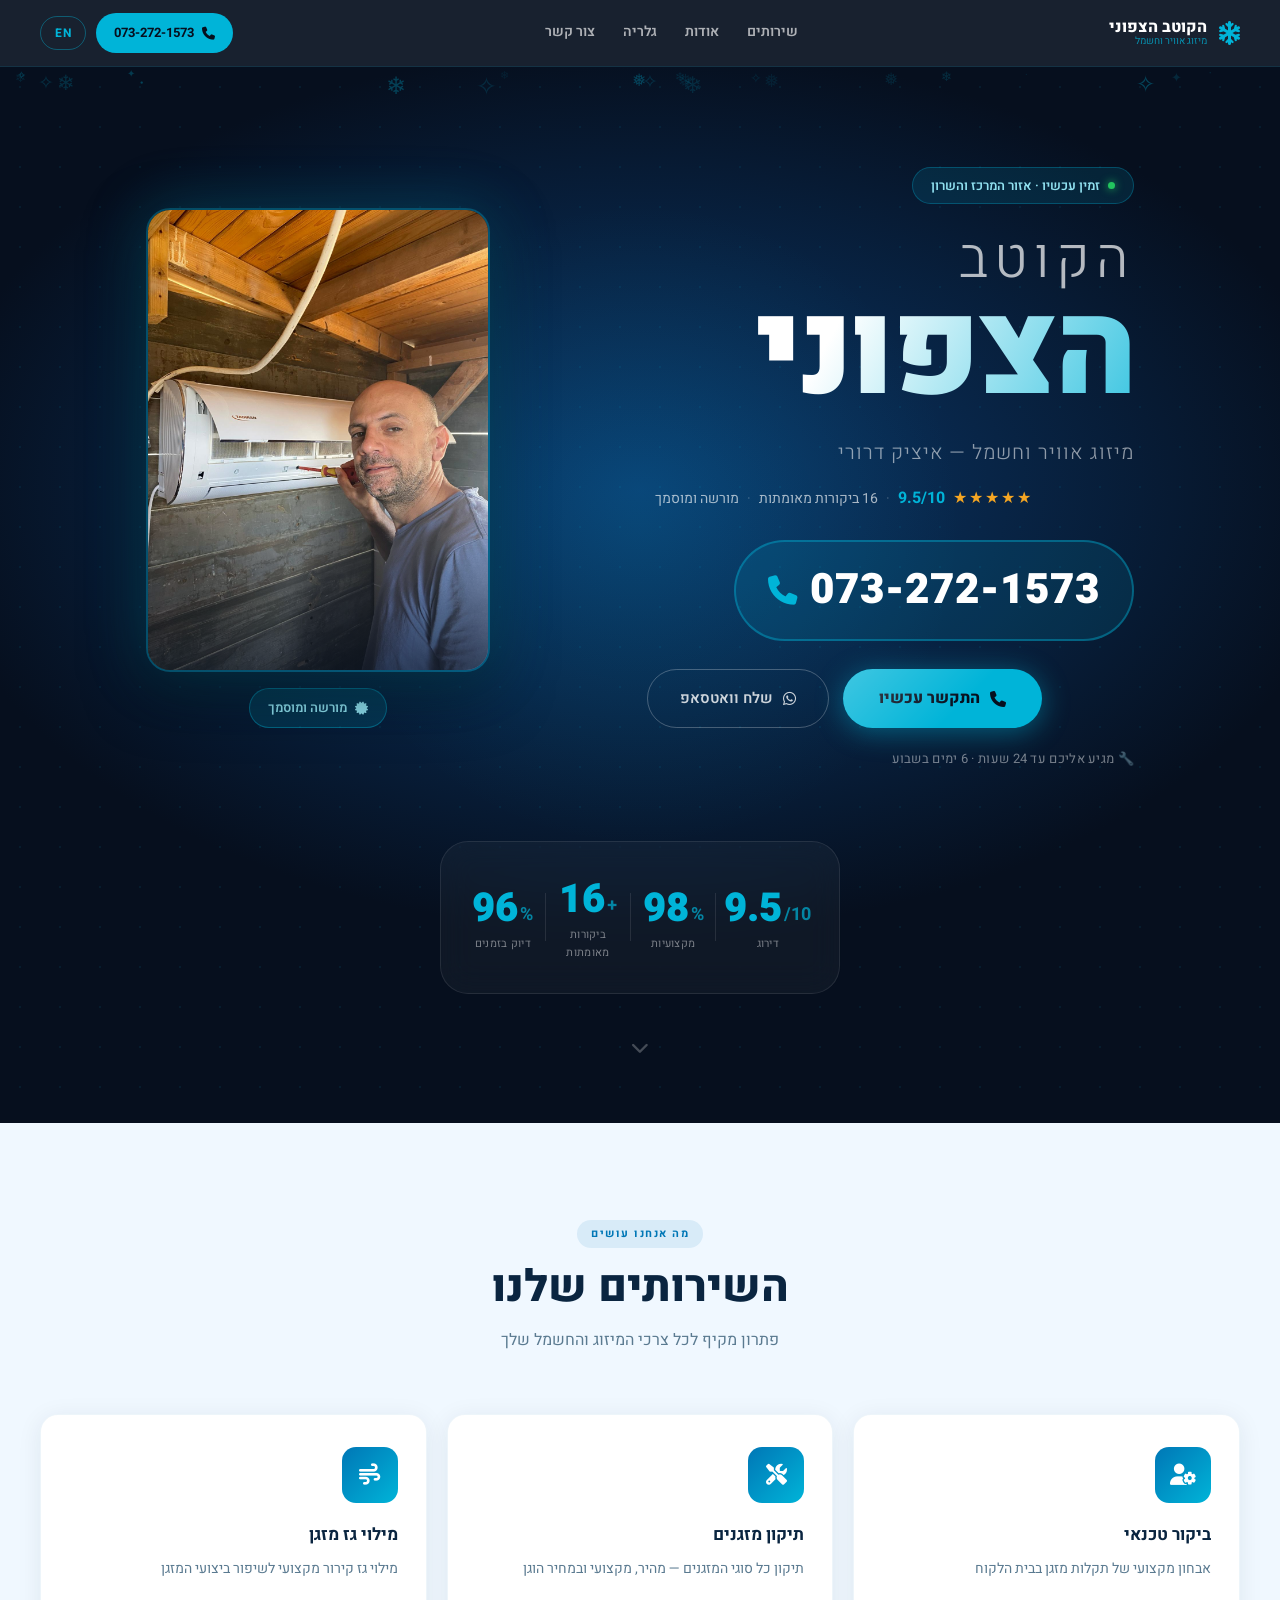
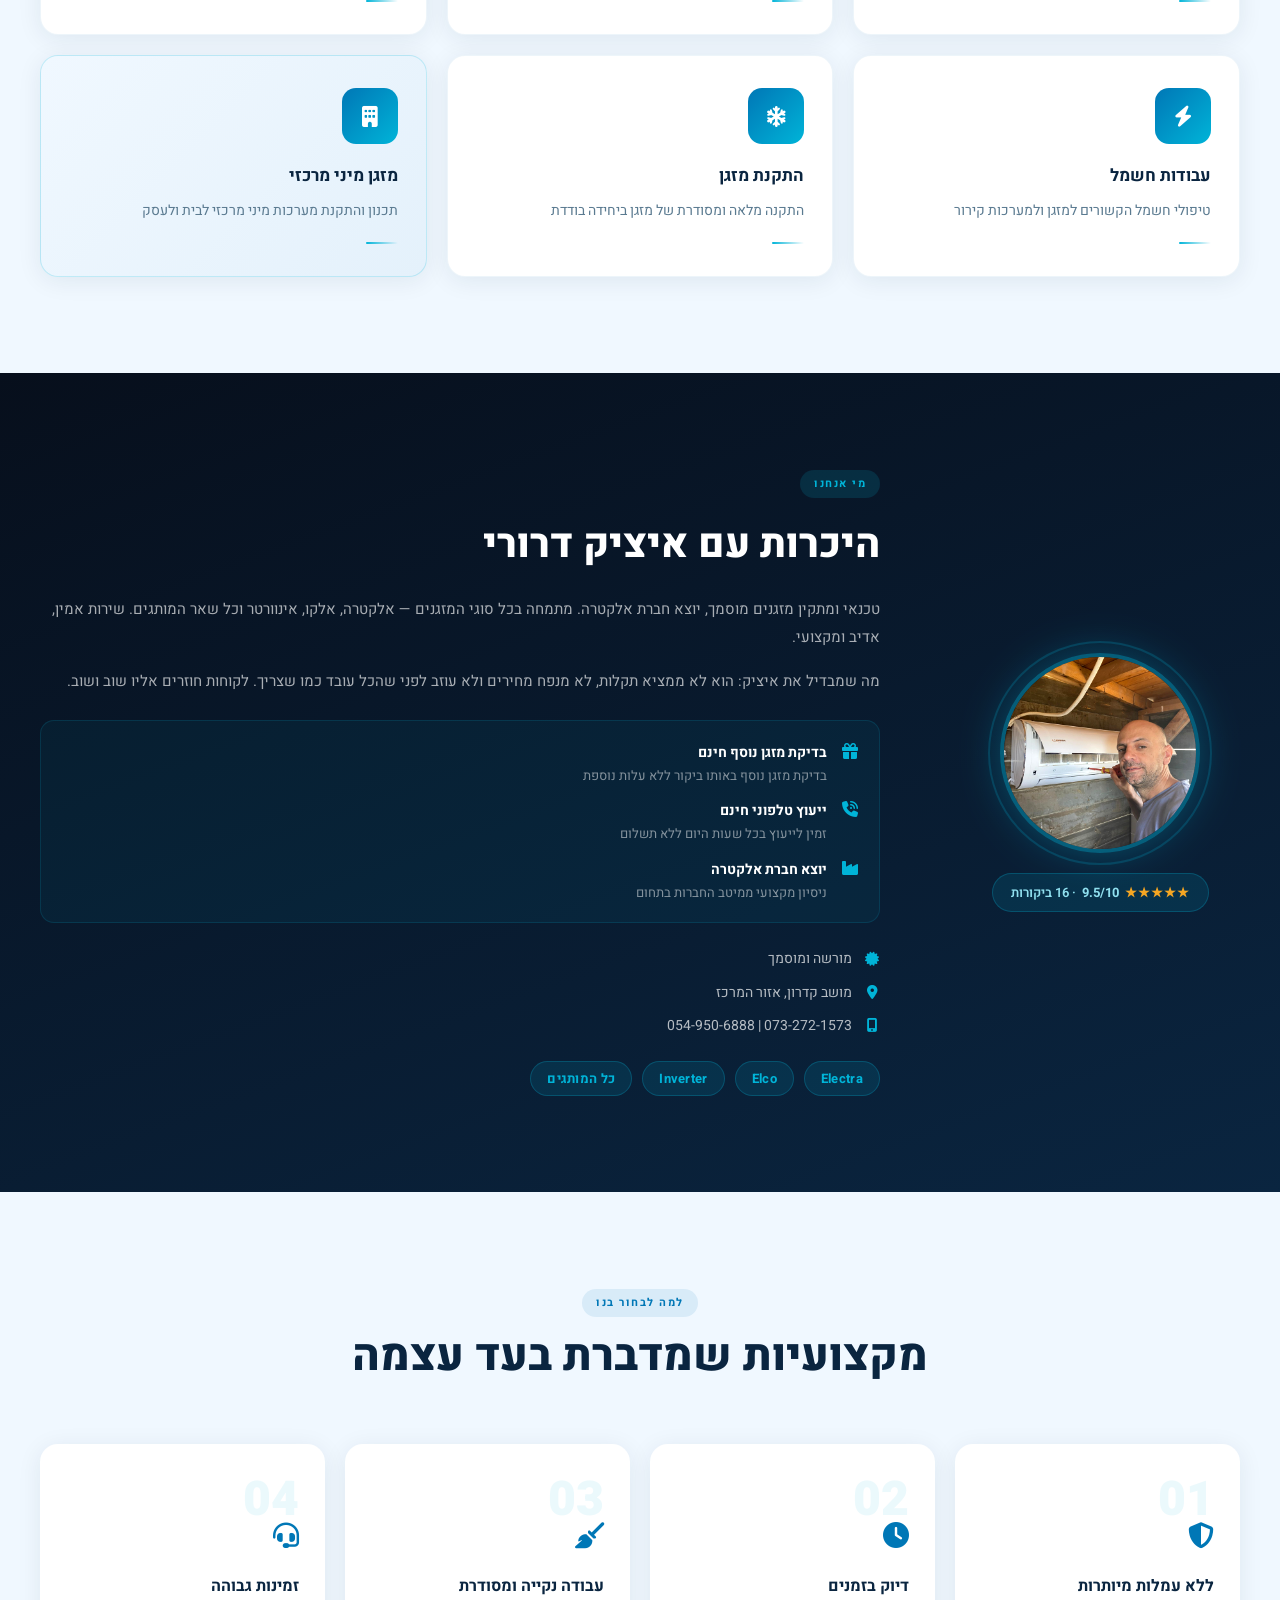
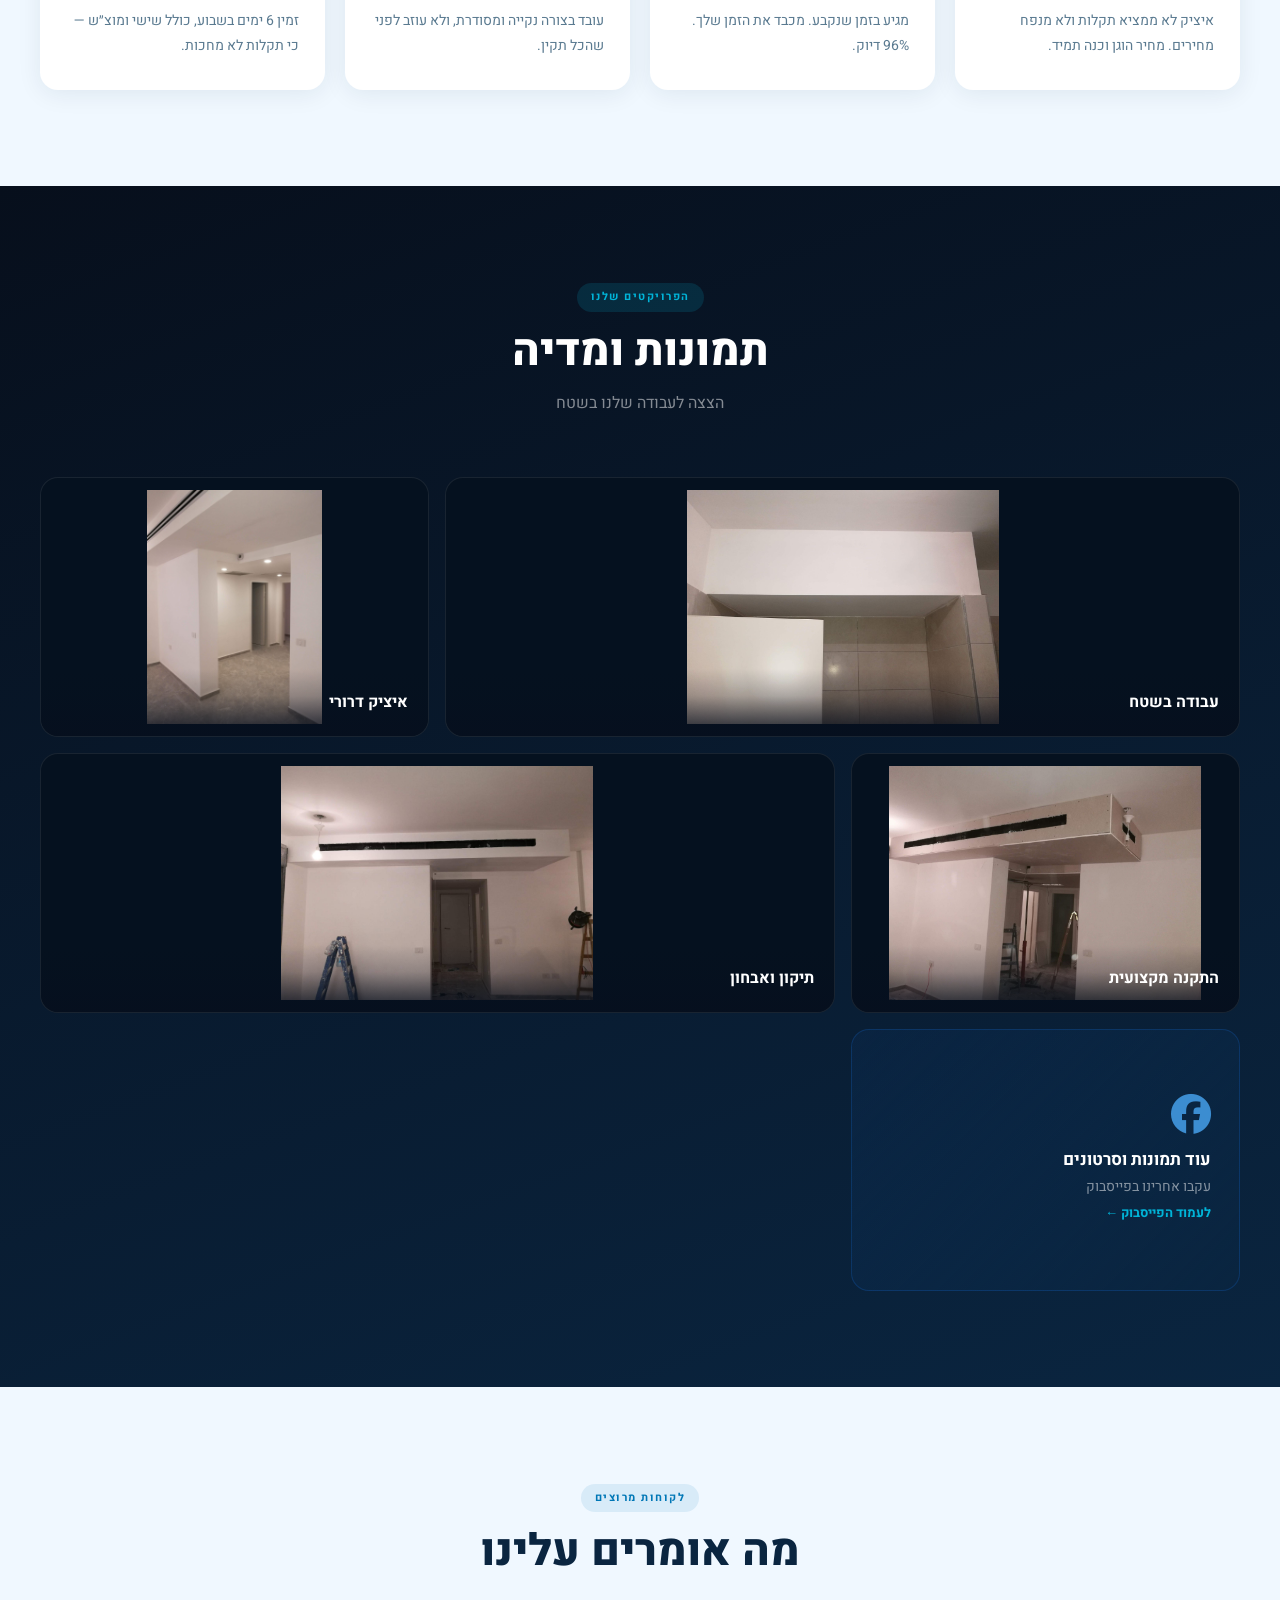
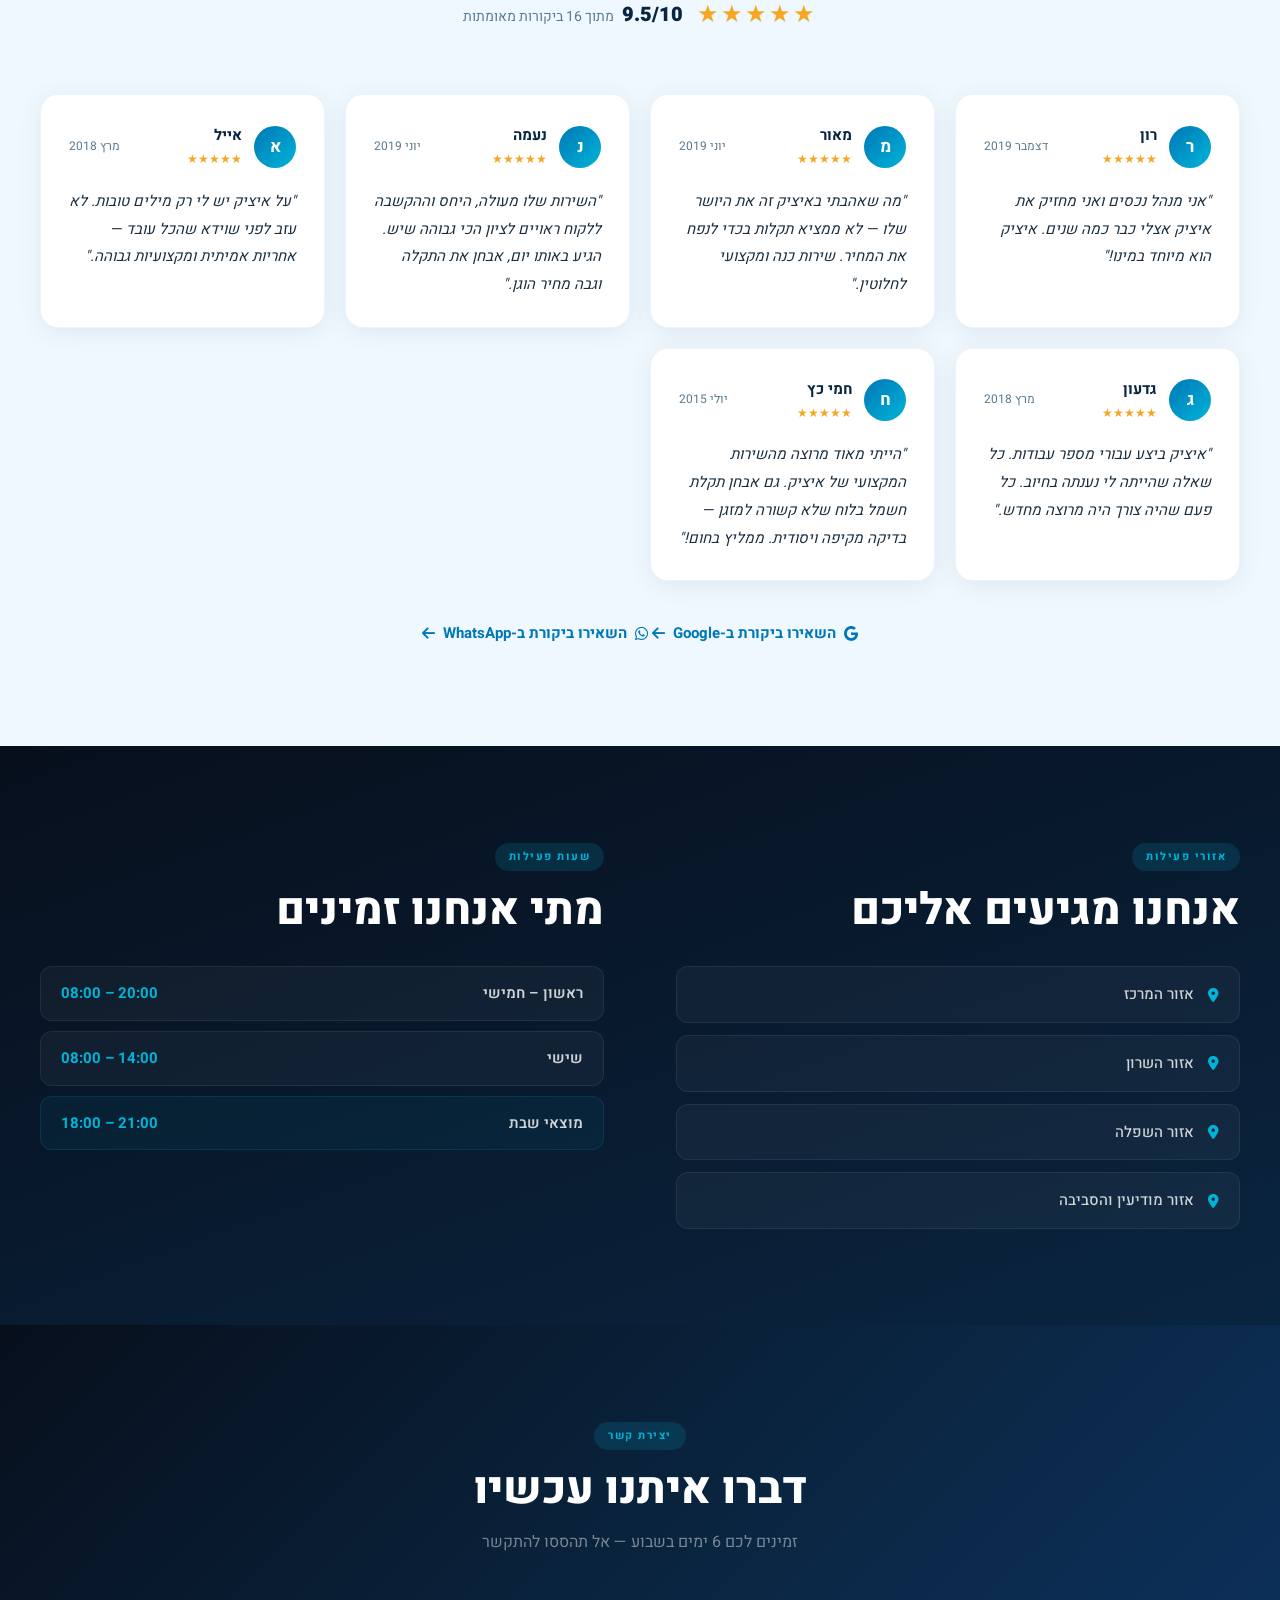
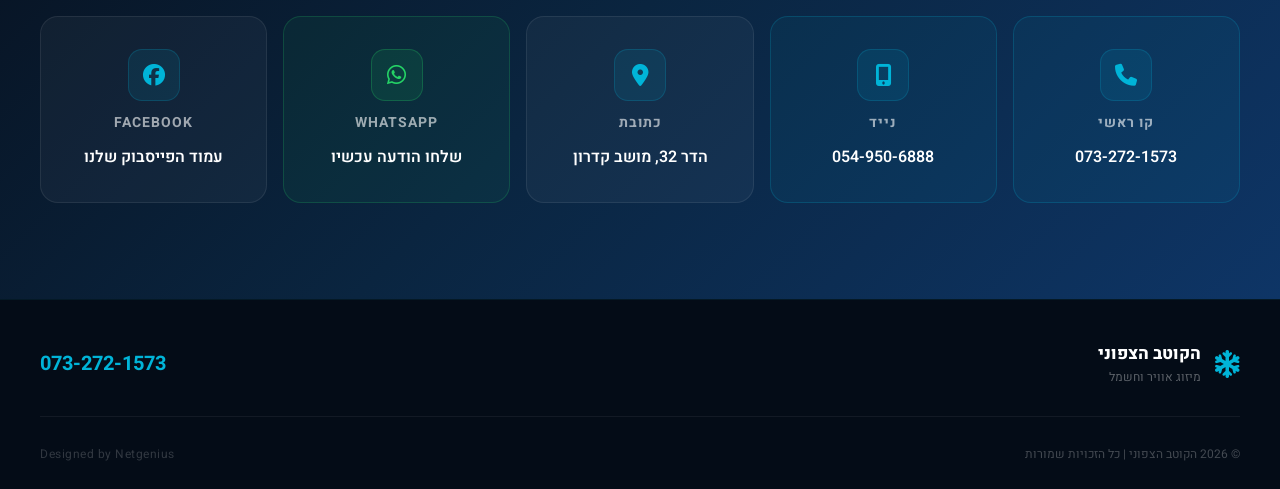
==== index.html @ a614c7a0 "Use correct face photo of Itzik in hero and about section - Download portrait photo from hakotev.com" ====
<!DOCTYPE html>
<html lang="he" dir="rtl">
<head>
    <meta charset="UTF-8">
    <meta name="viewport" content="width=device-width, initial-scale=1.0">
    <title>הקוטב הצפוני - מיזוג אוויר וחשמל | איציק דרורי</title>
    <meta name="description" content="איציק דרורי - טכנאי מזגנים וחשמל באזור המרכז. התקנה, תיקון, מילוי גז. שירות מקצועי ומהיר.">
    <link rel="icon" type="image/svg+xml" href="favicon.svg">
    <meta property="og:title" content="הקוטב הצפוני - מיזוג אוויר וחשמל | איציק דרורי">
    <meta property="og:description" content="טכנאי מזגנים וחשמל מוסמך באזור המרכז. התקנה, תיקון ומילוי גז. זמין 6 ימים בשבוע.">
    <meta property="og:type" content="website">
    <meta property="og:locale" content="he_IL">
    <link rel="preconnect" href="https://fonts.googleapis.com">
    <link href="https://fonts.googleapis.com/css2?family=Heebo:wght@300;400;500;600;700;800;900&display=swap" rel="stylesheet">
    <link rel="stylesheet" href="https://cdnjs.cloudflare.com/ajax/libs/font-awesome/6.5.0/css/all.min.css">
    <link rel="stylesheet" href="style.css">
</head>
<body>

<!-- FLOATING CALL BUTTON -->
<a href="tel:0732721573" class="float-cta" id="floatCta" aria-label="Call Now">
    <i class="fas fa-phone"></i>
    <span data-he="התקשר" data-en="Call">התקשר</span>
</a>

<!-- NAVBAR -->
<header class="navbar" id="navbar">
    <div class="nav-container">
        <div class="nav-logo">
            <i class="fas fa-snowflake logo-icon"></i>
            <div class="logo-text">
                <span class="logo-main" data-he="הקוטב הצפוני" data-en="The North Pole">הקוטב הצפוני</span>
                <span class="logo-sub" data-he="מיזוג אוויר וחשמל" data-en="AC & Electrical">מיזוג אוויר וחשמל</span>
            </div>
        </div>
        <nav class="nav-links" id="navLinks">
            <a href="#services" data-he="שירותים" data-en="Services">שירותים</a>
            <a href="#about-itzik" data-he="אודות" data-en="About">אודות</a>
            <a href="#gallery" data-he="גלריה" data-en="Gallery">גלריה</a>
            <a href="#contact" data-he="צור קשר" data-en="Contact">צור קשר</a>
        </nav>
        <div class="nav-actions">
            <a href="tel:0732721573" class="btn-call">
                <i class="fas fa-phone"></i>
                <span>073-272-1573</span>
            </a>
            <button class="lang-toggle" id="langToggle" onclick="toggleLanguage()">EN</button>
            <button class="nav-toggle" id="navToggle" aria-label="תפריט">
                <span></span><span></span><span></span>
            </button>
        </div>
    </div>
</header>

<!-- HERO -->
<section class="hero" id="hero">
    <div class="hero-particles" id="heroParticles"></div>
    <div class="hero-glow"></div>
    <div class="hero-inner">
        <div class="hero-content">
            <div class="hero-badge">
                <span class="badge-dot"></span>
                <span data-he="זמין עכשיו · אזור המרכז והשרון" data-en="Available Now · Central Region">זמין עכשיו · אזור המרכז והשרון</span>
            </div>
            <h1 class="hero-title">
                <span class="hero-title-top" data-he="הקוטב" data-en="The">הקוטב</span>
                <span class="hero-title-main" data-he="הצפוני" data-en="North Pole">הצפוני</span>
            </h1>
            <p class="hero-subtitle" data-he="מיזוג אוויר וחשמל — איציק דרורי" data-en="Air Conditioning & Electrical — Itzik Drori">מיזוג אוויר וחשמל — איציק דרורי</p>
            <div class="hero-trust">
                <span class="hero-trust-stars">★★★★★</span>
                <span class="hero-trust-score">9.5/10</span>
                <span class="hero-trust-sep">·</span>
                <span data-he="16 ביקורות מאומתות" data-en="16 Verified Reviews">16 ביקורות מאומתות</span>
                <span class="hero-trust-sep">·</span>
                <span data-he="מורשה ומוסמך" data-en="Licensed & Certified">מורשה ומוסמך</span>
            </div>
            <a href="tel:0732721573" class="hero-phone-cta">
                <i class="fas fa-phone"></i>
                <span>073-272-1573</span>
            </a>
            <div class="hero-ctas">
                <a href="tel:0732721573" class="btn-primary">
                    <i class="fas fa-phone"></i>
                    <span data-he="התקשר עכשיו" data-en="Call Now">התקשר עכשיו</span>
                </a>
                <a href="https://wa.me/9720549506888" class="btn-secondary" target="_blank" rel="noopener">
                    <i class="fab fa-whatsapp"></i>
                    <span data-he="שלח וואטסאפ" data-en="WhatsApp">שלח וואטסאפ</span>
                </a>
            </div>
            <p class="hero-urgency" data-he="🔧 מגיע אליכם עד 24 שעות · 6 ימים בשבוע" data-en="🔧 Same-day service · 6 days a week">🔧 מגיע אליכם עד 24 שעות · 6 ימים בשבוע</p>
        </div>
        <div class="hero-portrait">
            <div class="hero-portrait-frame">
                <img src="assets/img/itzik-face.jpg" alt="איציק דרורי - טכנאי מזגנים וחשמל" class="hero-portrait-img">
                <div class="hero-portrait-glow"></div>
            </div>
            <div class="hero-portrait-badge">
                <i class="fas fa-certificate"></i>
                <span data-he="מורשה ומוסמך" data-en="Licensed & Certified">מורשה ומוסמך</span>
            </div>
        </div>
    </div>
    <div class="hero-stats-bar">
        <div class="hero-stat">
            <div class="stat-value">
                <span class="stat-num" data-target="9.5" data-decimal="1">0</span>
                <span class="stat-unit">/10</span>
            </div>
            <span class="stat-label" data-he="דירוג" data-en="Rating">דירוג</span>
        </div>
        <div class="stat-sep"></div>
        <div class="hero-stat">
            <div class="stat-value">
                <span class="stat-num" data-target="98" data-decimal="0">0</span>
                <span class="stat-unit">%</span>
            </div>
            <span class="stat-label" data-he="מקצועיות" data-en="Professionalism">מקצועיות</span>
        </div>
        <div class="stat-sep"></div>
        <div class="hero-stat">
            <div class="stat-value">
                <span class="stat-num" data-target="16" data-decimal="0">0</span>
                <span class="stat-unit">+</span>
            </div>
            <span class="stat-label" data-he="ביקורות מאומתות" data-en="Verified Reviews">ביקורות מאומתות</span>
        </div>
        <div class="stat-sep"></div>
        <div class="hero-stat">
            <div class="stat-value">
                <span class="stat-num" data-target="96" data-decimal="0">0</span>
                <span class="stat-unit">%</span>
            </div>
            <span class="stat-label" data-he="דיוק בזמנים" data-en="On Time">דיוק בזמנים</span>
        </div>
    </div>
    <div class="hero-scroll-hint">
        <i class="fas fa-chevron-down"></i>
    </div>
</section>

<!-- SERVICES -->
<section class="section" id="services">
    <div class="container">
        <div class="section-header">
            <span class="section-tag" data-he="מה אנחנו עושים" data-en="What We Do">מה אנחנו עושים</span>
            <h2 data-he="השירותים שלנו" data-en="Our Services">השירותים שלנו</h2>
            <p class="section-desc" data-he="פתרון מקיף לכל צרכי המיזוג והחשמל שלך" data-en="Complete solution for all your AC and electrical needs">פתרון מקיף לכל צרכי המיזוג והחשמל שלך</p>
        </div>
        <div class="services-grid">
            <div class="service-card">
                <div class="service-icon-wrap"><i class="fas fa-user-cog"></i></div>
                <h3 data-he="ביקור טכנאי" data-en="Technician Visit">ביקור טכנאי</h3>
                <p data-he="אבחון מקצועי של תקלות מזגן בבית הלקוח" data-en="Professional AC fault diagnosis at your home">אבחון מקצועי של תקלות מזגן בבית הלקוח</p>
                <div class="card-line"></div>
            </div>
            <div class="service-card">
                <div class="service-icon-wrap"><i class="fas fa-tools"></i></div>
                <h3 data-he="תיקון מזגנים" data-en="AC Repair">תיקון מזגנים</h3>
                <p data-he="תיקון כל סוגי המזגנים — מהיר, מקצועי ובמחיר הוגן" data-en="Repair of all AC types — fast, professional, fair price">תיקון כל סוגי המזגנים — מהיר, מקצועי ובמחיר הוגן</p>
                <div class="card-line"></div>
            </div>
            <div class="service-card">
                <div class="service-icon-wrap"><i class="fas fa-wind"></i></div>
                <h3 data-he="מילוי גז מזגן" data-en="Refrigerant Refill">מילוי גז מזגן</h3>
                <p data-he="מילוי גז קירור מקצועי לשיפור ביצועי המזגן" data-en="Professional refrigerant refill to restore performance">מילוי גז קירור מקצועי לשיפור ביצועי המזגן</p>
                <div class="card-line"></div>
            </div>
            <div class="service-card">
                <div class="service-icon-wrap"><i class="fas fa-bolt"></i></div>
                <h3 data-he="עבודות חשמל" data-en="Electrical Work">עבודות חשמל</h3>
                <p data-he="טיפולי חשמל הקשורים למזגן ולמערכות קירור" data-en="Electrical work related to AC and cooling systems">טיפולי חשמל הקשורים למזגן ולמערכות קירור</p>
                <div class="card-line"></div>
            </div>
            <div class="service-card">
                <div class="service-icon-wrap"><i class="fas fa-snowflake"></i></div>
                <h3 data-he="התקנת מזגן" data-en="AC Installation">התקנת מזגן</h3>
                <p data-he="התקנה מלאה ומסודרת של מזגן ביחידה בודדת" data-en="Full clean installation of a single-unit AC">התקנה מלאה ומסודרת של מזגן ביחידה בודדת</p>
                <div class="card-line"></div>
            </div>
            <div class="service-card service-card-featured">
                <div class="service-icon-wrap"><i class="fas fa-building"></i></div>
                <h3 data-he="מזגן מיני מרכזי" data-en="Mini Central AC">מזגן מיני מרכזי</h3>
                <p data-he="תכנון והתקנת מערכות מיני מרכזי לבית ולעסק" data-en="Design and installation of multi-split systems">תכנון והתקנת מערכות מיני מרכזי לבית ולעסק</p>
                <div class="card-line"></div>
            </div>
        </div>
    </div>
</section>

<!-- ABOUT ITZIK -->
<section class="section section-dark" id="about-itzik">
    <div class="container">
        <div class="about-grid">
            <div class="about-photo-side">
                <div class="about-photo-frame">
                    <img src="assets/img/itzik-face.jpg" alt="איציק דרורי" class="about-photo">
                    <div class="photo-ring"></div>
                </div>
                <div class="about-rating-pill">
                    <span class="stars-inline">★★★★★</span>
                    <strong>9.5/10</strong>
                    <span data-he="· 16 ביקורות" data-en="· 16 reviews">· 16 ביקורות</span>
                </div>
            </div>
            <div class="about-content">
                <span class="section-tag section-tag-light" data-he="מי אנחנו" data-en="Who We Are">מי אנחנו</span>
                <h2 data-he="היכרות עם איציק דרורי" data-en="Meet Itzik Drori">היכרות עם איציק דרורי</h2>
                <p data-he="טכנאי ומתקין מזגנים מוסמך, יוצא חברת אלקטרה. מתמחה בכל סוגי המזגנים — אלקטרה, אלקו, אינוורטר וכל שאר המותגים. שירות אמין, אדיב ומקצועי." data-en="Certified AC technician and installer, former Electra company employee. Specializes in all AC types — Electra, Elco, Inverter and all other brands. Reliable, courteous and professional service.">טכנאי ומתקין מזגנים מוסמך, יוצא חברת אלקטרה. מתמחה בכל סוגי המזגנים — אלקטרה, אלקו, אינוורטר וכל שאר המותגים. שירות אמין, אדיב ומקצועי.</p>
                <p data-he="מה שמבדיל את איציק: הוא לא ממציא תקלות, לא מנפח מחירים ולא עוזב לפני שהכל עובד כמו שצריך. לקוחות חוזרים אליו שוב ושוב." data-en="What sets Itzik apart: he never invents faults, never inflates prices, and never leaves before everything works perfectly. Customers come back to him again and again.">מה שמבדיל את איציק: הוא לא ממציא תקלות, לא מנפח מחירים ולא עוזב לפני שהכל עובד כמו שצריך. לקוחות חוזרים אליו שוב ושוב.</p>
                <div class="about-perks">
                    <div class="perk-item">
                        <i class="fas fa-gift"></i>
                        <div>
                            <strong data-he="בדיקת מזגן נוסף חינם" data-en="Extra AC Check — Free">בדיקת מזגן נוסף חינם</strong>
                            <span data-he="בדיקת מזגן נוסף באותו ביקור ללא עלות נוספת" data-en="Additional AC check during same visit at no extra cost">בדיקת מזגן נוסף באותו ביקור ללא עלות נוספת</span>
                        </div>
                    </div>
                    <div class="perk-item">
                        <i class="fas fa-phone-volume"></i>
                        <div>
                            <strong data-he="ייעוץ טלפוני חינם" data-en="Free Phone Consultation">ייעוץ טלפוני חינם</strong>
                            <span data-he="זמין לייעוץ בכל שעות היום ללא תשלום" data-en="Available for free consultation throughout the day">זמין לייעוץ בכל שעות היום ללא תשלום</span>
                        </div>
                    </div>
                    <div class="perk-item">
                        <i class="fas fa-industry"></i>
                        <div>
                            <strong data-he="יוצא חברת אלקטרה" data-en="Former Electra Employee">יוצא חברת אלקטרה</strong>
                            <span data-he="ניסיון מקצועי ממיטב החברות בתחום" data-en="Professional experience from the top company in the field">ניסיון מקצועי ממיטב החברות בתחום</span>
                        </div>
                    </div>
                </div>
                <div class="about-specs">
                    <div class="spec-item">
                        <i class="fas fa-certificate"></i>
                        <span data-he="מורשה ומוסמך" data-en="Licensed & Certified">מורשה ומוסמך</span>
                    </div>
                    <div class="spec-item">
                        <i class="fas fa-map-marker-alt"></i>
                        <span data-he="מושב קדרון, אזור המרכז" data-en="Moshav Kadron, Central Israel">מושב קדרון, אזור המרכז</span>
                    </div>
                    <div class="spec-item">
                        <i class="fas fa-mobile-alt"></i>
                        <span class="ltr">054-950-6888 | 073-272-1573</span>
                    </div>
                </div>
                <div class="brand-tags">
                    <span>Electra</span>
                    <span>Elco</span>
                    <span>Inverter</span>
                    <span data-he="כל המותגים" data-en="All Brands">כל המותגים</span>
                </div>
            </div>
        </div>
    </div>
</section>

<!-- WHY US -->
<section class="section" id="why">
    <div class="container">
        <div class="section-header">
            <span class="section-tag" data-he="למה לבחור בנו" data-en="Why Choose Us">למה לבחור בנו</span>
            <h2 data-he="מקצועיות שמדברת בעד עצמה" data-en="Professionalism That Speaks for Itself">מקצועיות שמדברת בעד עצמה</h2>
        </div>
        <div class="why-grid">
            <div class="why-card">
                <div class="why-num">01</div>
                <div class="why-icon"><i class="fas fa-shield-alt"></i></div>
                <h3 data-he="ללא עמלות מיותרות" data-en="No Unnecessary Charges">ללא עמלות מיותרות</h3>
                <p data-he="איציק לא ממציא תקלות ולא מנפח מחירים. מחיר הוגן וכנה תמיד." data-en="No invented faults, no inflated prices. Always honest and fair.">איציק לא ממציא תקלות ולא מנפח מחירים. מחיר הוגן וכנה תמיד.</p>
            </div>
            <div class="why-card">
                <div class="why-num">02</div>
                <div class="why-icon"><i class="fas fa-clock"></i></div>
                <h3 data-he="דיוק בזמנים" data-en="Always Punctual">דיוק בזמנים</h3>
                <p data-he="מגיע בזמן שנקבע. מכבד את הזמן שלך. 96% דיוק." data-en="Arrives on time. Respects your schedule. 96% punctuality rate.">מגיע בזמן שנקבע. מכבד את הזמן שלך. 96% דיוק.</p>
            </div>
            <div class="why-card">
                <div class="why-num">03</div>
                <div class="why-icon"><i class="fas fa-broom"></i></div>
                <h3 data-he="עבודה נקייה ומסודרת" data-en="Clean & Tidy Work">עבודה נקייה ומסודרת</h3>
                <p data-he="עובד בצורה נקייה ומסודרת, ולא עוזב לפני שהכל תקין." data-en="Works cleanly and neatly. Never leaves before everything is confirmed working.">עובד בצורה נקייה ומסודרת, ולא עוזב לפני שהכל תקין.</p>
            </div>
            <div class="why-card">
                <div class="why-num">04</div>
                <div class="why-icon"><i class="fas fa-headset"></i></div>
                <h3 data-he="זמינות גבוהה" data-en="High Availability">זמינות גבוהה</h3>
                <p data-he="זמין 6 ימים בשבוע, כולל שישי ומוצ״ש — כי תקלות לא מחכות." data-en="Available 6 days a week including Friday & Saturday night.">זמין 6 ימים בשבוע, כולל שישי ומוצ״ש — כי תקלות לא מחכות.</p>
            </div>
        </div>
    </div>
</section>

<!-- GALLERY / MEDIA -->
<section class="section section-dark" id="gallery">
    <div class="container">
        <div class="section-header">
            <span class="section-tag section-tag-light" data-he="הפרויקטים שלנו" data-en="Our Work">הפרויקטים שלנו</span>
            <h2 data-he="תמונות ומדיה" data-en="Photos & Media">תמונות ומדיה</h2>
            <p class="section-desc section-desc-light" data-he="הצצה לעבודה שלנו בשטח" data-en="A glimpse of our work in the field">הצצה לעבודה שלנו בשטח</p>
        </div>
        <div class="gallery-grid">

            <div class="gallery-card gallery-card-img gallery-card-large">
                <img src="assets/img/hakotev-1.jpg" alt="עבודת מזגנים - הקוטב הצפוני" class="gallery-real-img" loading="lazy">
                <div class="gallery-img-overlay">
                    <h3 data-he="עבודה בשטח" data-en="Field Work">עבודה בשטח</h3>
                </div>
            </div>

            <div class="gallery-card gallery-card-img">
                <img src="assets/img/hakotev-4.jpg" alt="איציק דרורי - טכנאי מזגנים" class="gallery-real-img" loading="lazy">
                <div class="gallery-img-overlay">
                    <h3 data-he="איציק דרורי" data-en="Itzik Drori">איציק דרורי</h3>
                </div>
            </div>

            <div class="gallery-card gallery-card-img">
                <img src="assets/img/hakotev-2.jpg" alt="התקנת מזגן" class="gallery-real-img" loading="lazy">
                <div class="gallery-img-overlay">
                    <h3 data-he="התקנה מקצועית" data-en="Professional Installation">התקנה מקצועית</h3>
                </div>
            </div>

            <div class="gallery-card gallery-card-img gallery-card-large">
                <img src="assets/img/hakotev-3.jpg" alt="תיקון מזגן" class="gallery-real-img" loading="lazy">
                <div class="gallery-img-overlay">
                    <h3 data-he="תיקון ואבחון" data-en="Repair & Diagnosis">תיקון ואבחון</h3>
                </div>
            </div>

            <a href="https://www.facebook.com/people/%D7%90%D7%99%D7%A6%D7%99%D7%A7-%D7%93%D7%A8%D7%95%D7%A8%D7%99-%D7%94%D7%A7%D7%95%D7%98%D7%91-%D7%94%D7%A6%D7%A4%D7%95%D7%A0%D7%99-%D7%9E%D7%99%D7%96%D7%95%D7%92-%D7%90%D7%95%D7%99%D7%A8-%D7%95%D7%97%D7%A9%D7%9E%D7%9C/100064091231168/" target="_blank" rel="noopener" class="gallery-card gallery-fb-card">
                <div class="gallery-card-inner gallery-card-inner-full fb-link">
                    <i class="fab fa-facebook fb-big-icon"></i>
                    <div class="gallery-card-content">
                        <h3 data-he="עוד תמונות וסרטונים" data-en="More Photos & Videos">עוד תמונות וסרטונים</h3>
                        <p data-he="עקבו אחרינו בפייסבוק" data-en="Follow us on Facebook">עקבו אחרינו בפייסבוק</p>
                        <span class="fb-cta" data-he="לעמוד הפייסבוק ←" data-en="Visit Facebook Page →">לעמוד הפייסבוק ←</span>
                    </div>
                </div>
            </a>

        </div>
    </div>
</section>

<!-- TESTIMONIALS -->
<section class="section" id="reviews">
    <div class="container">
        <div class="section-header">
            <span class="section-tag" data-he="לקוחות מרוצים" data-en="Happy Customers">לקוחות מרוצים</span>
            <h2 data-he="מה אומרים עלינו" data-en="What They Say">מה אומרים עלינו</h2>
            <div class="rating-row">
                <span class="stars-xl">★★★★★</span>
                <div class="rating-info">
                    <strong>9.5/10</strong>
                    <span data-he="מתוך 16 ביקורות מאומתות" data-en="from 16 verified reviews">מתוך 16 ביקורות מאומתות</span>
                </div>
            </div>
        </div>
        <div class="testimonials-grid">
            <div class="testimonial-card">
                <div class="t-header">
                    <div class="author-avatar">ר</div>
                    <div>
                        <strong data-he="רון" data-en="Ron">רון</strong>
                        <div class="stars-sm">★★★★★</div>
                    </div>
                    <span class="t-date">דצמבר 2019</span>
                </div>
                <p data-he='"אני מנהל נכסים ואני מחזיק את איציק אצלי כבר כמה שנים. איציק הוא מיוחד במינו!"' data-en='"I am a property manager and I have been using Itzik for several years. Itzik is one of a kind!"'>"אני מנהל נכסים ואני מחזיק את איציק אצלי כבר כמה שנים. איציק הוא מיוחד במינו!"</p>
            </div>
            <div class="testimonial-card">
                <div class="t-header">
                    <div class="author-avatar">מ</div>
                    <div>
                        <strong data-he="מאור" data-en="Maor">מאור</strong>
                        <div class="stars-sm">★★★★★</div>
                    </div>
                    <span class="t-date">יוני 2019</span>
                </div>
                <p data-he='"מה שאהבתי באיציק זה את היושר שלו — לא ממציא תקלות בכדי לנפח את המחיר. שירות כנה ומקצועי לחלוטין."' data-en='"What I loved about Itzik is his honesty — he does not invent faults to inflate the price. Completely honest and professional service."'>"מה שאהבתי באיציק זה את היושר שלו — לא ממציא תקלות בכדי לנפח את המחיר. שירות כנה ומקצועי לחלוטין."</p>
            </div>
            <div class="testimonial-card">
                <div class="t-header">
                    <div class="author-avatar">נ</div>
                    <div>
                        <strong data-he="נעמה" data-en="Naama">נעמה</strong>
                        <div class="stars-sm">★★★★★</div>
                    </div>
                    <span class="t-date">יוני 2019</span>
                </div>
                <p data-he='"השירות שלו מעולה, היחס וההקשבה ללקוח ראויים לציון הכי גבוהה שיש. הגיע באותו יום, אבחן את התקלה וגבה מחיר הוגן."' data-en='"His service is excellent — the treatment and listening to the customer deserve the highest grade. He came the same day, diagnosed the fault and charged a fair price."'>"השירות שלו מעולה, היחס וההקשבה ללקוח ראויים לציון הכי גבוהה שיש. הגיע באותו יום, אבחן את התקלה וגבה מחיר הוגן."</p>
            </div>
            <div class="testimonial-card">
                <div class="t-header">
                    <div class="author-avatar">א</div>
                    <div>
                        <strong data-he="אייל" data-en="Eyal">אייל</strong>
                        <div class="stars-sm">★★★★★</div>
                    </div>
                    <span class="t-date">מרץ 2018</span>
                </div>
                <p data-he='"על איציק יש לי רק מילים טובות. לא עזב לפני שוידא שהכל עובד — אחריות אמיתית ומקצועיות גבוהה."' data-en='"I have only good words about Itzik. Did not leave before verifying everything works — true responsibility and high professionalism."'>"על איציק יש לי רק מילים טובות. לא עזב לפני שוידא שהכל עובד — אחריות אמיתית ומקצועיות גבוהה."</p>
            </div>
            <div class="testimonial-card">
                <div class="t-header">
                    <div class="author-avatar">ג</div>
                    <div>
                        <strong data-he="גדעון" data-en="Gideon">גדעון</strong>
                        <div class="stars-sm">★★★★★</div>
                    </div>
                    <span class="t-date">מרץ 2018</span>
                </div>
                <p data-he='"איציק ביצע עבורי מספר עבודות. כל שאלה שהייתה לי נענתה בחיוב. כל פעם שהיה צורך היה מרוצה מחדש."' data-en='"Itzik completed several jobs for me. Every question I had was answered positively. Every time there was a need I was satisfied all over again."'>"איציק ביצע עבורי מספר עבודות. כל שאלה שהייתה לי נענתה בחיוב. כל פעם שהיה צורך היה מרוצה מחדש."</p>
            </div>
            <div class="testimonial-card">
                <div class="t-header">
                    <div class="author-avatar">ח</div>
                    <div>
                        <strong data-he="חמי כץ" data-en="Chami Katz">חמי כץ</strong>
                        <div class="stars-sm">★★★★★</div>
                    </div>
                    <span class="t-date">יולי 2015</span>
                </div>
                <p data-he='"הייתי מאוד מרוצה מהשירות המקצועי של איציק. גם אבחן תקלת חשמל בלוח שלא קשורה למזגן — בדיקה מקיפה ויסודית. ממליץ בחום!"' data-en='"I was very satisfied with Itzik\'s professional service. He also diagnosed an electrical fault in the breaker unrelated to the AC — a thorough and comprehensive check. Highly recommended!"'>"הייתי מאוד מרוצה מהשירות המקצועי של איציק. גם אבחן תקלת חשמל בלוח שלא קשורה למזגן — בדיקה מקיפה ויסודית. ממליץ בחום!"</p>
            </div>
        </div>
        <div class="reviews-link">
            <a href="https://maps.app.goo.gl/yWfDoeEU3nkpc2Vv9" target="_blank" rel="noopener">
                <i class="fab fa-google"></i>
                <span data-he="השאירו ביקורת ב-Google" data-en="Leave a review on Google">השאירו ביקורת ב-Google</span>
                <i class="fas fa-arrow-left"></i>
            </a>
            <a href="https://wa.me/9720549506888?text=%D7%A9%D7%9C%D7%95%D7%9D%20%D7%90%D7%99%D7%A6%D7%99%D7%A7%2C%20%D7%A7%D7%99%D7%91%D7%9C%D7%AA%D7%99%20%D7%9E%D7%9E%D7%9A%20%D7%A9%D7%99%D7%A8%D7%95%D7%AA%20%D7%95%D7%A8%D7%A6%D7%99%D7%AA%D7%99%20%D7%9C%D7%94%D7%A9%D7%90%D7%99%D7%A8%20%D7%91%D7%99%D7%A7%D7%95%D7%A8%D7%AA%20%F0%9F%98%8A" target="_blank" rel="noopener">
                <i class="fab fa-whatsapp"></i>
                <span data-he="השאירו ביקורת ב-WhatsApp" data-en="Leave a review on WhatsApp">השאירו ביקורת ב-WhatsApp</span>
                <i class="fas fa-arrow-left"></i>
            </a>
        </div>
    </div>
</section>

<!-- AREA & HOURS -->
<section class="section section-dark" id="area">
    <div class="container">
        <div class="area-hours-grid">
            <div>
                <div class="section-header section-header-start">
                    <span class="section-tag section-tag-light" data-he="אזורי פעילות" data-en="Service Area">אזורי פעילות</span>
                    <h2 data-he="אנחנו מגיעים אליכם" data-en="We Come to You">אנחנו מגיעים אליכם</h2>
                </div>
                <ul class="area-list">
                    <li><i class="fas fa-location-dot"></i><span data-he="אזור המרכז" data-en="Central Region">אזור המרכז</span></li>
                    <li><i class="fas fa-location-dot"></i><span data-he="אזור השרון" data-en="Sharon Area">אזור השרון</span></li>
                    <li><i class="fas fa-location-dot"></i><span data-he="אזור השפלה" data-en="Shephelah Area">אזור השפלה</span></li>
                    <li><i class="fas fa-location-dot"></i><span data-he="אזור מודיעין והסביבה" data-en="Modi'in & Surroundings">אזור מודיעין והסביבה</span></li>
                </ul>
            </div>
            <div>
                <div class="section-header section-header-start">
                    <span class="section-tag section-tag-light" data-he="שעות פעילות" data-en="Business Hours">שעות פעילות</span>
                    <h2 data-he="מתי אנחנו זמינים" data-en="When We're Available">מתי אנחנו זמינים</h2>
                </div>
                <div class="hours-table">
                    <div class="hours-row">
                        <span data-he="ראשון – חמישי" data-en="Sunday – Thursday">ראשון – חמישי</span>
                        <span class="hours-time">08:00 – 20:00</span>
                    </div>
                    <div class="hours-row">
                        <span data-he="שישי" data-en="Friday">שישי</span>
                        <span class="hours-time">08:00 – 14:00</span>
                    </div>
                    <div class="hours-row hours-row-special">
                        <span data-he="מוצאי שבת" data-en="Saturday Night">מוצאי שבת</span>
                        <span class="hours-time">18:00 – 21:00</span>
                    </div>
                </div>
            </div>
        </div>
    </div>
</section>

<!-- CONTACT -->
<section class="section contact-section" id="contact">
    <div class="container">
        <div class="section-header">
            <span class="section-tag contact-tag" data-he="יצירת קשר" data-en="Contact Us">יצירת קשר</span>
            <h2 class="contact-h2" data-he="דברו איתנו עכשיו" data-en="Get In Touch Now">דברו איתנו עכשיו</h2>
            <p class="section-desc contact-desc" data-he="זמינים לכם 6 ימים בשבוע — אל תהססו להתקשר" data-en="Available 6 days a week — don't hesitate to call">זמינים לכם 6 ימים בשבוע — אל תהססו להתקשר</p>
        </div>
        <div class="contact-grid">
            <a href="tel:0732721573" class="contact-card contact-primary">
                <div class="contact-icon"><i class="fas fa-phone"></i></div>
                <h3 data-he="קו ראשי" data-en="Main Line">קו ראשי</h3>
                <span class="ltr">073-272-1573</span>
            </a>
            <a href="tel:0549506888" class="contact-card contact-primary">
                <div class="contact-icon"><i class="fas fa-mobile-alt"></i></div>
                <h3 data-he="נייד" data-en="Mobile">נייד</h3>
                <span class="ltr">054-950-6888</span>
            </a>
            <div class="contact-card">
                <div class="contact-icon"><i class="fas fa-map-marker-alt"></i></div>
                <h3 data-he="כתובת" data-en="Address">כתובת</h3>
                <span data-he="הדר 32, מושב קדרון" data-en="Hadar 32, Moshav Kadron">הדר 32, מושב קדרון</span>
            </div>
            <a href="https://wa.me/9720549506888?text=%D7%A9%D7%9C%D7%95%D7%9D%20%D7%90%D7%99%D7%A6%D7%99%D7%A7%2C%20%D7%90%D7%A0%D7%99%20%D7%A8%D7%95%D7%A6%D7%94%20%D7%9C%D7%AA%D7%90%D7%9D%20%D7%91%D7%99%D7%A7%D7%95%D7%A8%20%D7%98%D7%9B%D7%A0%D7%90%D7%99" target="_blank" rel="noopener" class="contact-card contact-whatsapp">
                <div class="contact-icon"><i class="fab fa-whatsapp"></i></div>
                <h3>WhatsApp</h3>
                <span data-he="שלחו הודעה עכשיו" data-en="Send a Message Now">שלחו הודעה עכשיו</span>
            </a>
            <a href="https://www.facebook.com/people/%D7%90%D7%99%D7%A6%D7%99%D7%A7-%D7%93%D7%A8%D7%95%D7%A8%D7%99-%D7%94%D7%A7%D7%95%D7%98%D7%91-%D7%94%D7%A6%D7%A4%D7%95%D7%A0%D7%99-%D7%9E%D7%99%D7%96%D7%95%D7%92-%D7%90%D7%95%D7%99%D7%A8-%D7%95%D7%97%D7%A9%D7%9E%D7%9C/100064091231168/" target="_blank" rel="noopener" class="contact-card">
                <div class="contact-icon"><i class="fab fa-facebook"></i></div>
                <h3>Facebook</h3>
                <span data-he="עמוד הפייסבוק שלנו" data-en="Our Facebook Page">עמוד הפייסבוק שלנו</span>
            </a>
        </div>
    </div>
</section>

<!-- FOOTER -->
<footer class="footer">
    <div class="container">
        <div class="footer-top">
            <div class="footer-brand">
                <i class="fas fa-snowflake"></i>
                <div>
                    <span class="footer-name" data-he="הקוטב הצפוני" data-en="The North Pole">הקוטב הצפוני</span>
                    <span class="footer-tagline" data-he="מיזוג אוויר וחשמל" data-en="AC & Electrical Services">מיזוג אוויר וחשמל</span>
                </div>
            </div>
            <a href="tel:0732721573" class="footer-phone ltr">073-272-1573</a>
        </div>
        <div class="footer-bottom">
            <p data-he="© 2026 הקוטב הצפוני | כל הזכויות שמורות" data-en="© 2026 The North Pole | All rights reserved">© 2026 הקוטב הצפוני | כל הזכויות שמורות</p>
            <p class="footer-credit">Designed by Netgenius</p>
        </div>
    </div>
</footer>

<script src="script.js"></script>
</body>
</html>
---- style.css ----
/* ============================================================
   RESET & BASE
============================================================ */
*, *::before, *::after { box-sizing: border-box; margin: 0; padding: 0; }

:root {
    --navy:      #060f1e;
    --navy-mid:  #0a2540;
    --blue:      #0077b6;
    --ice:       #00b4d8;
    --ice-light: #90e0ef;
    --ice-pale:  #caf0f8;
    --bg:        #f0f8ff;
    --bg-alt:    #e4f1fb;
    --white:     #ffffff;
    --text:      #1a2e3f;
    --text-muted:#5a7a90;
    --radius:    18px;
    --shadow:    0 4px 24px rgba(10,37,64,0.08);
    --shadow-lg: 0 12px 48px rgba(10,37,64,0.16);
    --glow:      0 0 40px rgba(0,180,216,0.25);
    --t:         all 0.3s ease;
}

html { scroll-behavior: smooth; }

body {
    font-family: 'Heebo', sans-serif;
    background: var(--bg);
    color: var(--text);
    line-height: 1.65;
    overflow-x: hidden;
}

a { text-decoration: none; color: inherit; }
ul { list-style: none; }
.ltr { direction: ltr; display: inline-block; }

/* ============================================================
   FLOATING CTA
============================================================ */
.float-cta {
    position: fixed;
    bottom: 32px;
    inset-inline-end: 32px;
    z-index: 999;
    display: flex;
    align-items: center;
    gap: 10px;
    background: var(--ice);
    color: var(--navy);
    font-weight: 800;
    font-size: 15px;
    padding: 14px 24px;
    border-radius: 50px;
    box-shadow: 0 6px 32px rgba(0,180,216,0.5);
    opacity: 0;
    transform: translateY(20px);
    pointer-events: none;
    transition: opacity 0.4s, transform 0.4s;
}

.float-cta.visible {
    opacity: 1;
    transform: translateY(0);
    pointer-events: all;
}

.float-cta::before {
    content: '';
    position: absolute;
    inset: -4px;
    border-radius: 50px;
    border: 2px solid rgba(0,180,216,0.4);
    animation: pulse-ring 2s ease-out infinite;
}

@keyframes pulse-ring {
    0%   { opacity: 1; transform: scale(1); }
    100% { opacity: 0; transform: scale(1.25); }
}

/* ============================================================
   NAVBAR
============================================================ */
.navbar {
    position: sticky;
    top: 0;
    z-index: 900;
    background: rgba(6,15,30,0.92);
    backdrop-filter: blur(20px);
    -webkit-backdrop-filter: blur(20px);
    border-bottom: 1px solid rgba(0,180,216,0.12);
    padding: 0 24px;
    transition: box-shadow 0.3s;
}

.nav-container {
    max-width: 1200px;
    margin: 0 auto;
    display: flex;
    align-items: center;
    justify-content: space-between;
    height: 66px;
    gap: 24px;
}

.nav-logo { display: flex; align-items: center; gap: 12px; flex-shrink: 0; }

.logo-icon {
    font-size: 24px;
    color: var(--ice);
    animation: spin 14s linear infinite;
}

@keyframes spin {
    to { transform: rotate(360deg); }
}

.logo-text { display: flex; flex-direction: column; line-height: 1.15; }
.logo-main { font-size: 16px; font-weight: 800; color: var(--white); }
.logo-sub  { font-size: 10px; color: var(--ice); opacity: 0.75; }

.nav-links {
    display: flex;
    gap: 28px;
    flex: 1;
    justify-content: center;
}

.nav-links a {
    font-size: 14px;
    font-weight: 600;
    color: rgba(255,255,255,0.65);
    transition: var(--t);
    position: relative;
    padding-bottom: 2px;
}

.nav-links a::after {
    content: '';
    position: absolute;
    bottom: -2px;
    inset-inline-start: 0;
    width: 0;
    height: 2px;
    background: var(--ice);
    transition: width 0.3s;
}

.nav-links a:hover { color: var(--white); }
.nav-links a:hover::after { width: 100%; }

.nav-actions { display: flex; align-items: center; gap: 10px; flex-shrink: 0; }

.btn-call {
    display: flex;
    align-items: center;
    gap: 8px;
    background: var(--ice);
    color: var(--navy);
    font-weight: 700;
    font-size: 13px;
    padding: 9px 18px;
    border-radius: 50px;
    transition: var(--t);
    white-space: nowrap;
}

.btn-call:hover {
    background: var(--ice-light);
    transform: translateY(-2px);
    box-shadow: var(--glow);
}

.lang-toggle {
    background: transparent;
    border: 1.5px solid rgba(0,180,216,0.4);
    color: var(--ice);
    font-size: 12px;
    font-weight: 700;
    padding: 7px 14px;
    border-radius: 50px;
    cursor: pointer;
    transition: var(--t);
    font-family: 'Heebo', sans-serif;
    letter-spacing: 0.5px;
}

.lang-toggle:hover {
    background: rgba(0,180,216,0.12);
    border-color: var(--ice);
}

/* ============================================================
   HERO
============================================================ */
.hero {
    position: relative;
    min-height: 100vh;
    display: flex;
    flex-direction: column;
    align-items: center;
    justify-content: center;
    overflow: hidden;
    padding: 100px 24px 60px;
    background: var(--navy);
}

/* Animated gradient background */
.hero::before {
    content: '';
    position: absolute;
    inset: 0;
    background: radial-gradient(ellipse 80% 60% at 50% 40%, #0a3a6e 0%, #060f1e 70%);
    animation: heroGlow 8s ease-in-out infinite alternate;
}

@keyframes heroGlow {
    0%   { opacity: 1; }
    50%  { opacity: 0.6; }
    100% { opacity: 1; }
}

/* Grid dot overlay */
.hero::after {
    content: '';
    position: absolute;
    inset: 0;
    background-image:
        radial-gradient(rgba(0,180,216,0.08) 1px, transparent 1px);
    background-size: 40px 40px;
    pointer-events: none;
}

.hero-glow {
    position: absolute;
    width: 700px;
    height: 700px;
    border-radius: 50%;
    background: radial-gradient(circle, rgba(0,180,216,0.12) 0%, transparent 65%);
    top: 50%;
    left: 50%;
    transform: translate(-50%, -60%);
    pointer-events: none;
    animation: glowPulse 6s ease-in-out infinite;
}

@keyframes glowPulse {
    0%, 100% { transform: translate(-50%, -60%) scale(1); opacity: 1; }
    50%       { transform: translate(-50%, -60%) scale(1.15); opacity: 0.7; }
}

.hero-particles {
    position: absolute;
    inset: 0;
    pointer-events: none;
    overflow: hidden;
}

.particle {
    position: absolute;
    color: var(--ice);
    pointer-events: none;
    animation: snowfall linear infinite;
    user-select: none;
}

@keyframes snowfall {
    0%   { transform: translateY(-80px) rotate(0deg); opacity: 0; }
    5%   { opacity: 1; }
    95%  { opacity: 0.6; }
    100% { transform: translateY(105vh) rotate(720deg); opacity: 0; }
}

.hero-inner {
    position: relative;
    z-index: 2;
    display: flex;
    flex-direction: row;
    align-items: center;
    justify-content: center;
    gap: 64px;
    max-width: 1200px;
    width: 100%;
}

.hero-content {
    flex: 1;
    max-width: 580px;
    text-align: right;
}

/* Hero portrait */
.hero-portrait {
    flex: 0 0 340px;
    position: relative;
    display: flex;
    flex-direction: column;
    align-items: center;
    gap: 16px;
}

.hero-portrait-frame {
    position: relative;
    border-radius: 24px;
    overflow: hidden;
    box-shadow: 0 0 60px rgba(0,180,216,0.25), 0 20px 60px rgba(0,0,0,0.5);
    border: 2px solid rgba(0,180,216,0.35);
}

.hero-portrait-img {
    width: 340px;
    height: 460px;
    object-fit: cover;
    object-position: top center;
    display: block;
}

.hero-portrait-glow {
    position: absolute;
    inset: 0;
    background: linear-gradient(to bottom, transparent 60%, rgba(6,15,30,0.7) 100%);
    pointer-events: none;
}

.hero-portrait-badge {
    display: inline-flex;
    align-items: center;
    gap: 8px;
    background: rgba(0,180,216,0.15);
    border: 1px solid rgba(0,180,216,0.4);
    color: var(--ice-light);
    font-size: 13px;
    font-weight: 600;
    padding: 8px 18px;
    border-radius: 50px;
}

.hero-badge {
    display: inline-flex;
    align-items: center;
    gap: 8px;
    background: rgba(0,180,216,0.12);
    border: 1px solid rgba(0,180,216,0.3);
    color: var(--ice-light);
    font-size: 13px;
    font-weight: 600;
    padding: 7px 18px;
    border-radius: 50px;
    margin-bottom: 28px;
}

.badge-dot {
    width: 7px;
    height: 7px;
    background: #22c55e;
    border-radius: 50%;
    box-shadow: 0 0 8px #22c55e;
    animation: blink 1.5s ease-in-out infinite;
}

@keyframes blink {
    0%, 100% { opacity: 1; }
    50%       { opacity: 0.3; }
}

.hero-title {
    line-height: 1;
    margin-bottom: 18px;
}

.hero-title-top {
    display: block;
    font-size: clamp(36px, 6vw, 56px);
    font-weight: 300;
    color: rgba(255,255,255,0.7);
    letter-spacing: 6px;
    text-transform: uppercase;
}

.hero-title-main {
    display: block;
    font-size: clamp(72px, 13vw, 130px);
    font-weight: 900;
    letter-spacing: -3px;
    background: linear-gradient(120deg, #fff 20%, #00b4d8 50%, #90e0ef 65%, #fff 80%);
    background-size: 250% auto;
    -webkit-background-clip: text;
    -webkit-text-fill-color: transparent;
    background-clip: text;
    animation: shimmer 4s linear infinite;
}

@keyframes shimmer {
    0%   { background-position: 0% center; }
    100% { background-position: 250% center; }
}

.hero-subtitle {
    font-size: clamp(15px, 2.5vw, 20px);
    color: rgba(255,255,255,0.55);
    font-weight: 300;
    letter-spacing: 1px;
    margin-bottom: 16px;
}

/* Trust bar */
.hero-trust {
    display: flex;
    align-items: center;
    justify-content: center;
    flex-wrap: wrap;
    gap: 8px;
    font-size: 14px;
    color: rgba(255,255,255,0.65);
    margin-bottom: 28px;
}

.hero-trust-stars { color: #f5a623; font-size: 16px; letter-spacing: 2px; }
.hero-trust-score { color: var(--ice); font-weight: 700; font-size: 16px; }
.hero-trust-sep { color: rgba(255,255,255,0.25); }

/* Big phone number */
.hero-phone-cta {
    display: inline-flex;
    align-items: center;
    gap: 12px;
    font-size: clamp(28px, 5vw, 42px);
    font-weight: 900;
    color: var(--white);
    text-decoration: none;
    direction: ltr;
    margin-bottom: 28px;
    padding: 14px 32px;
    background: rgba(0,180,216,0.12);
    border: 2px solid rgba(0,180,216,0.4);
    border-radius: 60px;
    transition: var(--t);
    letter-spacing: 1px;
}

.hero-phone-cta i { color: var(--ice); font-size: 0.7em; }
.hero-phone-cta:hover {
    background: rgba(0,180,216,0.22);
    border-color: var(--ice);
    transform: translateY(-3px);
    box-shadow: 0 8px 40px rgba(0,180,216,0.35);
}

/* Urgency line */
.hero-urgency {
    margin-top: 20px;
    font-size: 13px;
    color: rgba(255,255,255,0.45);
    letter-spacing: 0.3px;
}

.hero-tags {
    display: flex;
    flex-wrap: wrap;
    justify-content: center;
    gap: 10px;
    margin-bottom: 36px;
}

.hero-tags span {
    display: flex;
    align-items: center;
    gap: 6px;
    font-size: 13px;
    font-weight: 600;
    color: rgba(255,255,255,0.75);
    background: rgba(255,255,255,0.06);
    border: 1px solid rgba(255,255,255,0.12);
    padding: 6px 14px;
    border-radius: 50px;
}

.hero-tags span i { color: var(--ice); font-size: 11px; }

.hero-ctas {
    display: flex;
    gap: 14px;
    justify-content: center;
    flex-wrap: wrap;
}

.btn-primary {
    display: inline-flex;
    align-items: center;
    gap: 10px;
    background: var(--ice);
    color: var(--navy);
    font-weight: 800;
    font-size: 16px;
    padding: 16px 36px;
    border-radius: 50px;
    transition: var(--t);
    box-shadow: 0 4px 28px rgba(0,180,216,0.45);
    font-family: 'Heebo', sans-serif;
    position: relative;
    overflow: hidden;
}

.btn-primary::after {
    content: '';
    position: absolute;
    inset: 0;
    background: linear-gradient(135deg, rgba(255,255,255,0.25) 0%, transparent 60%);
    border-radius: inherit;
}

.btn-primary:hover {
    background: var(--white);
    transform: translateY(-3px);
    box-shadow: 0 8px 40px rgba(0,180,216,0.55);
}

.btn-secondary {
    display: inline-flex;
    align-items: center;
    gap: 10px;
    color: rgba(255,255,255,0.8);
    font-weight: 600;
    font-size: 15px;
    padding: 16px 32px;
    border-radius: 50px;
    border: 1.5px solid rgba(255,255,255,0.25);
    transition: var(--t);
    font-family: 'Heebo', sans-serif;
}

.btn-secondary:hover {
    background: rgba(255,255,255,0.08);
    border-color: rgba(255,255,255,0.6);
    transform: translateY(-3px);
    color: var(--white);
}

/* Stats bar */
.hero-stats-bar {
    position: relative;
    z-index: 2;
    display: flex;
    align-items: center;
    margin-top: 72px;
    background: rgba(255,255,255,0.04);
    border: 1px solid rgba(255,255,255,0.09);
    border-radius: 28px;
    padding: 30px 20px;
    backdrop-filter: blur(16px);
    -webkit-backdrop-filter: blur(16px);
    gap: 0;
}

.hero-stat {
    flex: 1;
    text-align: center;
    padding: 0 8px;
    display: flex;
    flex-direction: column;
    align-items: center;
}

.stat-value {
    display: flex;
    flex-direction: row;
    direction: ltr;
    justify-content: center;
    align-items: flex-end;
    height: 48px;
    gap: 2px;
}

.stat-num {
    font-size: 40px;
    font-weight: 900;
    color: var(--ice);
    line-height: 1;
}

.stat-unit {
    font-size: 18px;
    font-weight: 700;
    color: var(--ice);
    opacity: 0.7;
}

.stat-label {
    display: block;
    font-size: 11px;
    color: rgba(255,255,255,0.45);
    margin-top: 6px;
    letter-spacing: 0.3px;
}

.stat-sep {
    width: 1px;
    height: 48px;
    background: rgba(255,255,255,0.1);
    flex-shrink: 0;
}

/* Scroll hint */
.hero-scroll-hint {
    position: relative;
    z-index: 2;
    margin-top: 40px;
    color: rgba(255,255,255,0.25);
    font-size: 18px;
    animation: bounce 2s ease-in-out infinite;
}

@keyframes bounce {
    0%, 100% { transform: translateY(0); }
    50%       { transform: translateY(8px); }
}

/* ============================================================
   SHARED SECTION STYLES
============================================================ */
.section { padding: 96px 24px; }

.section-dark {
    background: linear-gradient(160deg, #070f1c 0%, #0a2540 100%);
}

.container { max-width: 1200px; margin: 0 auto; }

.section-header {
    text-align: center;
    margin-bottom: 60px;
}

.section-header-start {
    text-align: start;
    margin-bottom: 28px;
}

.section-tag {
    display: inline-block;
    background: rgba(0,119,182,0.1);
    color: var(--blue);
    font-size: 11px;
    font-weight: 700;
    text-transform: uppercase;
    letter-spacing: 1.5px;
    padding: 5px 14px;
    border-radius: 50px;
    margin-bottom: 14px;
}

.section-tag-light {
    background: rgba(0,180,216,0.15);
    color: var(--ice);
}

.section-header h2,
.section-header-start h2 {
    font-size: clamp(28px, 4vw, 44px);
    font-weight: 800;
    color: var(--navy-mid);
    line-height: 1.2;
}

.section-dark .section-header h2,
.section-dark .section-header-start h2 {
    color: var(--white);
}

.section-desc {
    font-size: 16px;
    color: var(--text-muted);
    margin-top: 12px;
}

.section-desc-light { color: rgba(255,255,255,0.5); }

/* ============================================================
   SERVICES
============================================================ */
.services-grid {
    display: grid;
    grid-template-columns: repeat(auto-fit, minmax(290px, 1fr));
    gap: 20px;
}

.service-card {
    background: var(--white);
    border-radius: var(--radius);
    padding: 32px 28px;
    box-shadow: var(--shadow);
    border: 1px solid rgba(0,119,182,0.07);
    transition: var(--t);
    position: relative;
    overflow: hidden;
}

.service-card::before {
    content: '';
    position: absolute;
    top: 0;
    inset-inline-start: 0;
    width: 3px;
    height: 100%;
    background: linear-gradient(180deg, var(--ice), var(--blue));
    opacity: 0;
    transition: opacity 0.3s;
}

.service-card:hover {
    transform: translateY(-8px);
    box-shadow: var(--shadow-lg);
    border-color: rgba(0,180,216,0.2);
}

.service-card:hover::before { opacity: 1; }

.service-card-featured {
    border-color: rgba(0,180,216,0.2);
    background: linear-gradient(135deg, #f0f8ff, #e4f1fb);
}

.service-icon-wrap {
    width: 56px;
    height: 56px;
    background: linear-gradient(135deg, var(--blue), var(--ice));
    border-radius: 14px;
    display: flex;
    align-items: center;
    justify-content: center;
    margin-bottom: 18px;
    transition: var(--t);
}

.service-card:hover .service-icon-wrap {
    box-shadow: 0 6px 20px rgba(0,180,216,0.4);
    transform: scale(1.08);
}

.service-icon-wrap i { font-size: 21px; color: var(--white); }

.service-card h3 {
    font-size: 17px;
    font-weight: 700;
    color: var(--navy-mid);
    margin-bottom: 8px;
}

.service-card p {
    font-size: 14px;
    color: var(--text-muted);
    line-height: 1.7;
}

.card-line {
    margin-top: 20px;
    height: 2px;
    width: 32px;
    background: linear-gradient(90deg, var(--ice), transparent);
    border-radius: 2px;
    transition: width 0.3s;
}

.service-card:hover .card-line { width: 64px; }

/* ============================================================
   ABOUT ITZIK
============================================================ */
.about-grid {
    display: grid;
    grid-template-columns: 280px 1fr;
    gap: 80px;
    align-items: center;
}

.about-photo-side {
    display: flex;
    flex-direction: column;
    align-items: center;
    gap: 20px;
}

.about-photo-frame {
    position: relative;
    width: 200px;
    height: 200px;
}

.about-photo {
    width: 200px;
    height: 200px;
    border-radius: 50%;
    object-fit: cover;
    position: relative;
    z-index: 2;
    border: 4px solid rgba(0,180,216,0.4);
    box-shadow: 0 0 40px rgba(0,180,216,0.3);
    filter: brightness(1.05) contrast(1.05);
}

.photo-ring {
    position: absolute;
    inset: -12px;
    border-radius: 50%;
    border: 2px solid rgba(0,180,216,0.2);
    animation: ringPulse 3s ease-in-out infinite;
}

@keyframes ringPulse {
    0%, 100% { transform: scale(1); opacity: 0.6; }
    50%       { transform: scale(1.05); opacity: 1; }
}

.about-rating-pill {
    display: flex;
    align-items: center;
    gap: 6px;
    background: rgba(0,180,216,0.12);
    border: 1px solid rgba(0,180,216,0.25);
    border-radius: 50px;
    padding: 8px 18px;
    font-size: 13px;
    color: var(--ice-light);
    font-weight: 600;
}

.stars-inline { color: #f5a623; letter-spacing: 1px; }

.about-content h2 {
    font-size: clamp(26px, 4vw, 40px);
    font-weight: 800;
    color: var(--white);
    margin-bottom: 18px;
}

.about-content p {
    font-size: 15px;
    color: rgba(255,255,255,0.65);
    line-height: 1.85;
    margin-bottom: 16px;
}

.about-specs {
    display: flex;
    flex-direction: column;
    gap: 10px;
    margin: 24px 0;
}

.spec-item {
    display: flex;
    align-items: center;
    gap: 12px;
    font-size: 14px;
    color: rgba(255,255,255,0.7);
}

.spec-item i { color: var(--ice); width: 16px; text-align: center; }

.brand-tags {
    display: flex;
    flex-wrap: wrap;
    gap: 10px;
    margin-top: 8px;
}

.brand-tags span {
    background: rgba(0,180,216,0.12);
    border: 1px solid rgba(0,180,216,0.25);
    color: var(--ice);
    font-size: 13px;
    font-weight: 700;
    padding: 6px 16px;
    border-radius: 50px;
    letter-spacing: 0.3px;
    transition: var(--t);
}

.brand-tags span:hover {
    background: rgba(0,180,216,0.25);
}

/* ============================================================
   WHY US
============================================================ */
.why-grid {
    display: grid;
    grid-template-columns: repeat(auto-fit, minmax(240px, 1fr));
    gap: 20px;
}

.why-card {
    background: var(--white);
    border-radius: var(--radius);
    padding: 32px 26px;
    box-shadow: var(--shadow);
    position: relative;
    overflow: hidden;
    transition: var(--t);
}

.why-card::after {
    content: '';
    position: absolute;
    bottom: 0;
    inset-inline-start: 0;
    right: 0;
    height: 3px;
    background: linear-gradient(90deg, var(--ice), var(--blue));
    transform: scaleX(0);
    transform-origin: right;
    transition: transform 0.35s ease;
}

html[dir="ltr"] .why-card::after { transform-origin: left; }

.why-card:hover {
    transform: translateY(-8px);
    box-shadow: var(--shadow-lg);
}

.why-card:hover::after { transform: scaleX(1); }

.why-num {
    font-size: 48px;
    font-weight: 900;
    color: rgba(0,180,216,0.08);
    line-height: 1;
    margin-bottom: -8px;
    font-variant-numeric: tabular-nums;
}

.why-icon {
    font-size: 26px;
    color: var(--blue);
    margin-bottom: 14px;
}

.why-card h3 {
    font-size: 16px;
    font-weight: 700;
    color: var(--navy-mid);
    margin-bottom: 10px;
}

.why-card p {
    font-size: 14px;
    color: var(--text-muted);
    line-height: 1.75;
}

/* ============================================================
   GALLERY
============================================================ */
.gallery-grid {
    display: grid;
    grid-template-columns: repeat(3, 1fr);
    gap: 16px;
}

.gallery-card {
    border-radius: var(--radius);
    overflow: hidden;
    background: rgba(255,255,255,0.05);
    border: 1px solid rgba(255,255,255,0.08);
    transition: var(--t);
    cursor: pointer;
}

.gallery-card:hover {
    transform: translateY(-6px);
    border-color: rgba(0,180,216,0.3);
    box-shadow: 0 12px 40px rgba(0,0,0,0.4);
}

.gallery-card-large {
    grid-column: span 2;
}

.gallery-card-inner {
    padding: 36px 28px;
    height: 100%;
    display: flex;
    flex-direction: column;
    gap: 16px;
    position: relative;
    min-height: 180px;
}

.gallery-icon-bg {
    font-size: 56px;
    color: rgba(0,180,216,0.15);
    position: absolute;
    top: 16px;
    inset-inline-end: 20px;
    pointer-events: none;
}

.gallery-card-content h3 {
    font-size: 17px;
    font-weight: 700;
    color: var(--white);
}

.gallery-card-content p {
    font-size: 14px;
    color: rgba(255,255,255,0.5);
    line-height: 1.65;
}

/* About perks */
.about-perks {
    display: flex;
    flex-direction: column;
    gap: 14px;
    margin: 24px 0 20px;
    padding: 20px;
    background: rgba(0,180,216,0.06);
    border: 1px solid rgba(0,180,216,0.15);
    border-radius: 14px;
}

.perk-item {
    display: flex;
    align-items: flex-start;
    gap: 14px;
}

.perk-item i {
    color: var(--ice);
    font-size: 16px;
    margin-top: 2px;
    flex-shrink: 0;
    width: 18px;
    text-align: center;
}

.perk-item div {
    display: flex;
    flex-direction: column;
    gap: 2px;
}

.perk-item strong {
    font-size: 14px;
    font-weight: 700;
    color: var(--white);
}

.perk-item span {
    font-size: 13px;
    color: rgba(255,255,255,0.5);
    line-height: 1.5;
}

/* Gallery real images */
.gallery-card-img {
    position: relative;
    overflow: hidden;
    padding: 0 !important;
    height: 260px;
    background: #05111f;
}

.gallery-card-large.gallery-card-img {
    height: 260px;
}

.gallery-real-img {
    width: 100%;
    height: 100%;
    object-fit: contain;
    object-position: center;
    display: block;
    transition: transform 0.5s ease;
    padding: 12px;
}

.gallery-card-img:hover .gallery-real-img {
    transform: scale(1.07);
}

.gallery-img-overlay {
    position: absolute;
    bottom: 0;
    left: 0;
    right: 0;
    padding: 20px;
    background: linear-gradient(to top, rgba(6,15,30,0.9) 0%, rgba(6,15,30,0.2) 60%, transparent 100%);
    display: flex;
    flex-direction: column;
    gap: 6px;
}

.gallery-img-overlay h3 {
    font-size: 16px;
    font-weight: 700;
    color: var(--white);
}

/* Full-height inner for video/fb cards */
.gallery-card-inner-full {
    height: 100%;
    min-height: 260px;
    display: flex;
    flex-direction: column;
    justify-content: center;
    padding: 32px 28px;
    gap: 16px;
}

/* FB hint label on gallery cards */
.gallery-fb-hint {
    display: inline-flex;
    align-items: center;
    gap: 6px;
    margin-top: 12px;
    font-size: 12px;
    font-weight: 600;
    color: rgba(0,180,216,0.6);
    transition: var(--t);
}

.gallery-card:hover .gallery-fb-hint {
    color: var(--ice);
}

/* Video card */
.gallery-card-video {
    background: linear-gradient(135deg, rgba(0,180,216,0.08), rgba(0,119,182,0.06));
    border-color: rgba(0,180,216,0.15);
}

.video-play-wrap {
    display: flex;
    align-items: center;
    gap: 14px;
    margin-bottom: 4px;
}

.play-btn {
    width: 48px;
    height: 48px;
    border-radius: 50%;
    background: var(--ice);
    display: flex;
    align-items: center;
    justify-content: center;
    color: var(--navy);
    font-size: 16px;
    flex-shrink: 0;
    box-shadow: 0 4px 16px rgba(0,180,216,0.5);
    transition: var(--t);
}

.gallery-card-video:hover .play-btn {
    transform: scale(1.1);
    box-shadow: 0 6px 24px rgba(0,180,216,0.7);
}

.video-views {
    font-size: 13px;
    color: rgba(255,255,255,0.45);
    font-weight: 600;
}

.video-views i { margin-inline-end: 4px; }

/* Facebook card */
.gallery-fb-card {
    background: linear-gradient(135deg, #1877f210, #0a2540);
    border-color: rgba(24,119,242,0.2);
}

.fb-link {
    display: flex;
    flex-direction: column;
    gap: 12px;
}

.fb-big-icon {
    font-size: 40px;
    color: #4299e1;
    opacity: 0.9;
}

.fb-cta {
    font-size: 13px;
    font-weight: 700;
    color: var(--ice);
    margin-top: 4px;
    display: inline-block;
    transition: var(--t);
}

.gallery-fb-card:hover .fb-cta {
    letter-spacing: 0.5px;
}

/* ============================================================
   TESTIMONIALS
============================================================ */
.rating-row {
    display: flex;
    align-items: center;
    justify-content: center;
    gap: 14px;
    margin-top: 16px;
    flex-wrap: wrap;
}

.stars-xl { color: #f5a623; font-size: 24px; letter-spacing: 2px; }

.rating-info strong {
    font-size: 20px;
    color: var(--navy-mid);
    font-weight: 900;
}

.rating-info span {
    font-size: 14px;
    color: var(--text-muted);
    margin-inline-start: 4px;
}

.testimonials-grid {
    display: grid;
    grid-template-columns: repeat(auto-fit, minmax(280px, 1fr));
    gap: 20px;
}

.testimonial-card {
    background: var(--white);
    border-radius: var(--radius);
    padding: 28px;
    box-shadow: var(--shadow);
    border: 1px solid rgba(0,119,182,0.07);
    transition: var(--t);
}

.testimonial-card:hover {
    transform: translateY(-6px);
    box-shadow: var(--shadow-lg);
    border-color: rgba(0,180,216,0.2);
}

.t-header {
    display: flex;
    align-items: center;
    gap: 12px;
    margin-bottom: 18px;
}

.t-header strong {
    display: block;
    font-size: 15px;
    font-weight: 700;
    color: var(--navy-mid);
}

.t-date {
    margin-inline-start: auto;
    font-size: 12px;
    color: var(--text-muted);
}

.author-avatar {
    width: 42px;
    height: 42px;
    background: linear-gradient(135deg, var(--blue), var(--ice));
    border-radius: 50%;
    display: flex;
    align-items: center;
    justify-content: center;
    color: white;
    font-weight: 700;
    font-size: 17px;
    flex-shrink: 0;
}

.stars-sm { color: #f5a623; font-size: 12px; margin-top: 2px; }

.testimonial-card p {
    font-size: 15px;
    color: var(--text);
    line-height: 1.85;
    font-style: italic;
}

.reviews-link {
    text-align: center;
    margin-top: 40px;
}

.reviews-link a {
    display: inline-flex;
    align-items: center;
    gap: 8px;
    font-size: 15px;
    font-weight: 700;
    color: var(--blue);
    border-bottom: 2px solid transparent;
    padding-bottom: 2px;
    transition: var(--t);
}

.reviews-link a:hover {
    border-color: var(--blue);
    gap: 12px;
}

/* ============================================================
   AREA & HOURS
============================================================ */
.area-hours-grid {
    display: grid;
    grid-template-columns: 1fr 1fr;
    gap: 72px;
    align-items: start;
}

.area-list {
    display: flex;
    flex-direction: column;
    gap: 12px;
}

.area-list li {
    display: flex;
    align-items: center;
    gap: 14px;
    font-size: 15px;
    font-weight: 500;
    color: rgba(255,255,255,0.8);
    background: rgba(255,255,255,0.04);
    border: 1px solid rgba(255,255,255,0.07);
    padding: 15px 20px;
    border-radius: 12px;
    transition: var(--t);
}

.area-list li:hover {
    background: rgba(0,180,216,0.08);
    border-color: rgba(0,180,216,0.2);
    transform: translateX(-4px);
}

html[dir="ltr"] .area-list li:hover { transform: translateX(4px); }

.area-list li i { color: var(--ice); font-size: 14px; flex-shrink: 0; }

.hours-table {
    display: flex;
    flex-direction: column;
    gap: 10px;
}

.hours-row {
    display: flex;
    justify-content: space-between;
    align-items: center;
    background: rgba(255,255,255,0.04);
    border: 1px solid rgba(255,255,255,0.07);
    padding: 14px 20px;
    border-radius: 12px;
    font-size: 15px;
    transition: var(--t);
}

.hours-row:hover {
    background: rgba(0,180,216,0.06);
    border-color: rgba(0,180,216,0.15);
}

.hours-row span:first-child {
    font-weight: 600;
    color: rgba(255,255,255,0.8);
}

.hours-time {
    color: var(--ice);
    font-weight: 700;
    direction: ltr;
}

.hours-row-special {
    border-color: rgba(0,180,216,0.15);
    background: rgba(0,180,216,0.06);
}

/* ============================================================
   CONTACT
============================================================ */
.contact-section {
    background: linear-gradient(135deg, #070f1c 0%, #0a2540 50%, #0e3566 100%);
}

.contact-tag  { background: rgba(0,180,216,0.15) !important; color: var(--ice) !important; }
.contact-h2   { color: var(--white) !important; }
.contact-desc { color: rgba(255,255,255,0.45) !important; }

.contact-grid {
    display: grid;
    grid-template-columns: repeat(auto-fit, minmax(220px, 1fr));
    gap: 16px;
}

.contact-card {
    background: rgba(255,255,255,0.04);
    border: 1px solid rgba(255,255,255,0.08);
    border-radius: var(--radius);
    padding: 32px 24px;
    text-align: center;
    display: flex;
    flex-direction: column;
    align-items: center;
    gap: 10px;
    transition: var(--t);
}

.contact-card:hover {
    background: rgba(255,255,255,0.08);
    border-color: rgba(0,180,216,0.3);
    transform: translateY(-6px);
    box-shadow: 0 12px 32px rgba(0,0,0,0.3);
}

.contact-icon {
    width: 52px;
    height: 52px;
    border-radius: 14px;
    background: rgba(0,180,216,0.1);
    border: 1px solid rgba(0,180,216,0.2);
    display: flex;
    align-items: center;
    justify-content: center;
    font-size: 22px;
    color: var(--ice);
    transition: var(--t);
}

.contact-card:hover .contact-icon {
    background: var(--ice);
    color: var(--navy);
    box-shadow: 0 4px 16px rgba(0,180,216,0.4);
}

.contact-card h3 {
    font-size: 14px;
    font-weight: 700;
    color: rgba(255,255,255,0.6);
    text-transform: uppercase;
    letter-spacing: 1px;
}

.contact-card span {
    font-size: 16px;
    color: var(--white);
    font-weight: 600;
}

.contact-primary {
    border-color: rgba(0,180,216,0.2);
    background: rgba(0,180,216,0.06);
}

.contact-primary:hover {
    background: rgba(0,180,216,0.15);
    border-color: var(--ice);
}

.contact-whatsapp {
    border-color: rgba(37,211,102,0.2);
    background: rgba(37,211,102,0.06);
}

.contact-whatsapp:hover {
    background: rgba(37,211,102,0.14);
    border-color: #25d366;
}

.contact-whatsapp .contact-icon {
    background: rgba(37,211,102,0.1);
    border-color: rgba(37,211,102,0.25);
    color: #25d366;
}

.contact-whatsapp:hover .contact-icon {
    background: #25d366;
    color: var(--navy);
    box-shadow: 0 4px 16px rgba(37,211,102,0.4);
}

/* ============================================================
   FOOTER
============================================================ */
.footer {
    background: #040c17;
    padding: 40px 24px 24px;
    border-top: 1px solid rgba(0,180,216,0.08);
}

.footer-top {
    max-width: 1200px;
    margin: 0 auto 28px;
    display: flex;
    align-items: center;
    justify-content: space-between;
    flex-wrap: wrap;
    gap: 16px;
    padding-bottom: 28px;
    border-bottom: 1px solid rgba(255,255,255,0.06);
}

.footer-brand {
    display: flex;
    align-items: center;
    gap: 14px;
}

.footer-brand i {
    font-size: 28px;
    color: var(--ice);
    animation: spin 16s linear infinite;
}

.footer-name {
    display: block;
    font-size: 17px;
    font-weight: 800;
    color: var(--white);
}

.footer-tagline {
    display: block;
    font-size: 12px;
    color: rgba(255,255,255,0.35);
}

.footer-phone {
    font-size: 20px;
    font-weight: 700;
    color: var(--ice);
    transition: var(--t);
}

.footer-phone:hover { color: var(--white); }

.footer-bottom {
    max-width: 1200px;
    margin: 0 auto;
    display: flex;
    align-items: center;
    justify-content: space-between;
    flex-wrap: wrap;
    gap: 8px;
}

.footer-bottom p {
    font-size: 12px;
    color: rgba(255,255,255,0.25);
}

.footer-credit {
    font-size: 11px;
    color: rgba(255,255,255,0.18) !important;
    letter-spacing: 0.5px;
}

/* ============================================================
   SCROLL FADE-IN
============================================================ */
.fade-in {
    opacity: 0;
    transform: translateY(28px);
    transition: opacity 0.6s ease, transform 0.6s ease;
}

.fade-in.visible {
    opacity: 1;
    transform: translateY(0);
}

/* ============================================================
   HAMBURGER / MOBILE NAV
============================================================ */
.nav-toggle {
    display: none;
    flex-direction: column;
    justify-content: center;
    gap: 5px;
    background: transparent;
    border: 1.5px solid rgba(0,180,216,0.3);
    border-radius: 8px;
    cursor: pointer;
    padding: 8px 10px;
    transition: var(--t);
    flex-shrink: 0;
}

.nav-toggle:hover { border-color: var(--ice); background: rgba(0,180,216,0.08); }

.nav-toggle span {
    display: block;
    width: 20px;
    height: 2px;
    background: var(--ice);
    border-radius: 2px;
    transition: transform 0.3s, opacity 0.3s;
}

.nav-toggle.open span:nth-child(1) { transform: translateY(7px) rotate(45deg); }
.nav-toggle.open span:nth-child(2) { opacity: 0; }
.nav-toggle.open span:nth-child(3) { transform: translateY(-7px) rotate(-45deg); }

/* ============================================================
   RESPONSIVE
============================================================ */
@media (max-width: 1024px) {
    .about-grid {
        grid-template-columns: 1fr;
        gap: 48px;
        text-align: center;
    }
    .about-photo-side { margin: 0 auto; }
    .about-specs { align-items: center; }
    .brand-tags { justify-content: center; }
    .gallery-grid { grid-template-columns: 1fr 1fr; }
    .gallery-card-large { grid-column: span 2; }

    /* Hero split stacks on tablet */
    .hero-inner {
        flex-direction: column-reverse;
        gap: 40px;
        text-align: center;
    }
    .hero-content { text-align: center; max-width: 600px; }
    .hero-portrait { flex: none; }
    .hero-portrait-img { width: 260px; height: 340px; }
}

@media (max-width: 900px) {
    .area-hours-grid { grid-template-columns: 1fr; gap: 48px; }
    .nav-links { display: none; }
    .nav-links.open {
        display: flex;
        flex-direction: column;
        position: absolute;
        top: 66px;
        inset-inline-start: 0;
        right: 0;
        background: rgba(6,15,30,0.97);
        padding: 20px 28px;
        gap: 20px;
        border-bottom: 1px solid rgba(0,180,216,0.15);
        backdrop-filter: blur(20px);
        -webkit-backdrop-filter: blur(20px);
        z-index: 800;
    }
    .nav-links.open a {
        font-size: 16px;
        color: rgba(255,255,255,0.8);
    }
    .nav-toggle { display: flex; }
}

@media (max-width: 768px) {
    .section { padding: 72px 20px; }

    .hero-portrait-img { width: 200px; height: 270px; }
    .hero-portrait { flex: none; }

    .hero-stats-bar {
        flex-wrap: wrap;
        gap: 0;
        padding: 20px 16px;
    }

    .hero-stat { width: 50%; padding: 12px 8px; }
    .stat-sep  { display: none; }

    .gallery-grid { grid-template-columns: 1fr; }
    .gallery-card-large { grid-column: span 1; }

    .btn-call span { display: none; }
    .float-cta { bottom: 20px; inset-inline-end: 20px; padding: 13px 20px; }

    .footer-top   { flex-direction: column; align-items: flex-start; }
    .footer-bottom { flex-direction: column; }
}

@media (max-width: 480px) {
    .hero-ctas { flex-direction: column; align-items: center; }
    .btn-primary, .btn-secondary { width: 100%; justify-content: center; }
    .hero-title-main { letter-spacing: -1px; }
    .contact-grid { grid-template-columns: 1fr 1fr; }
}
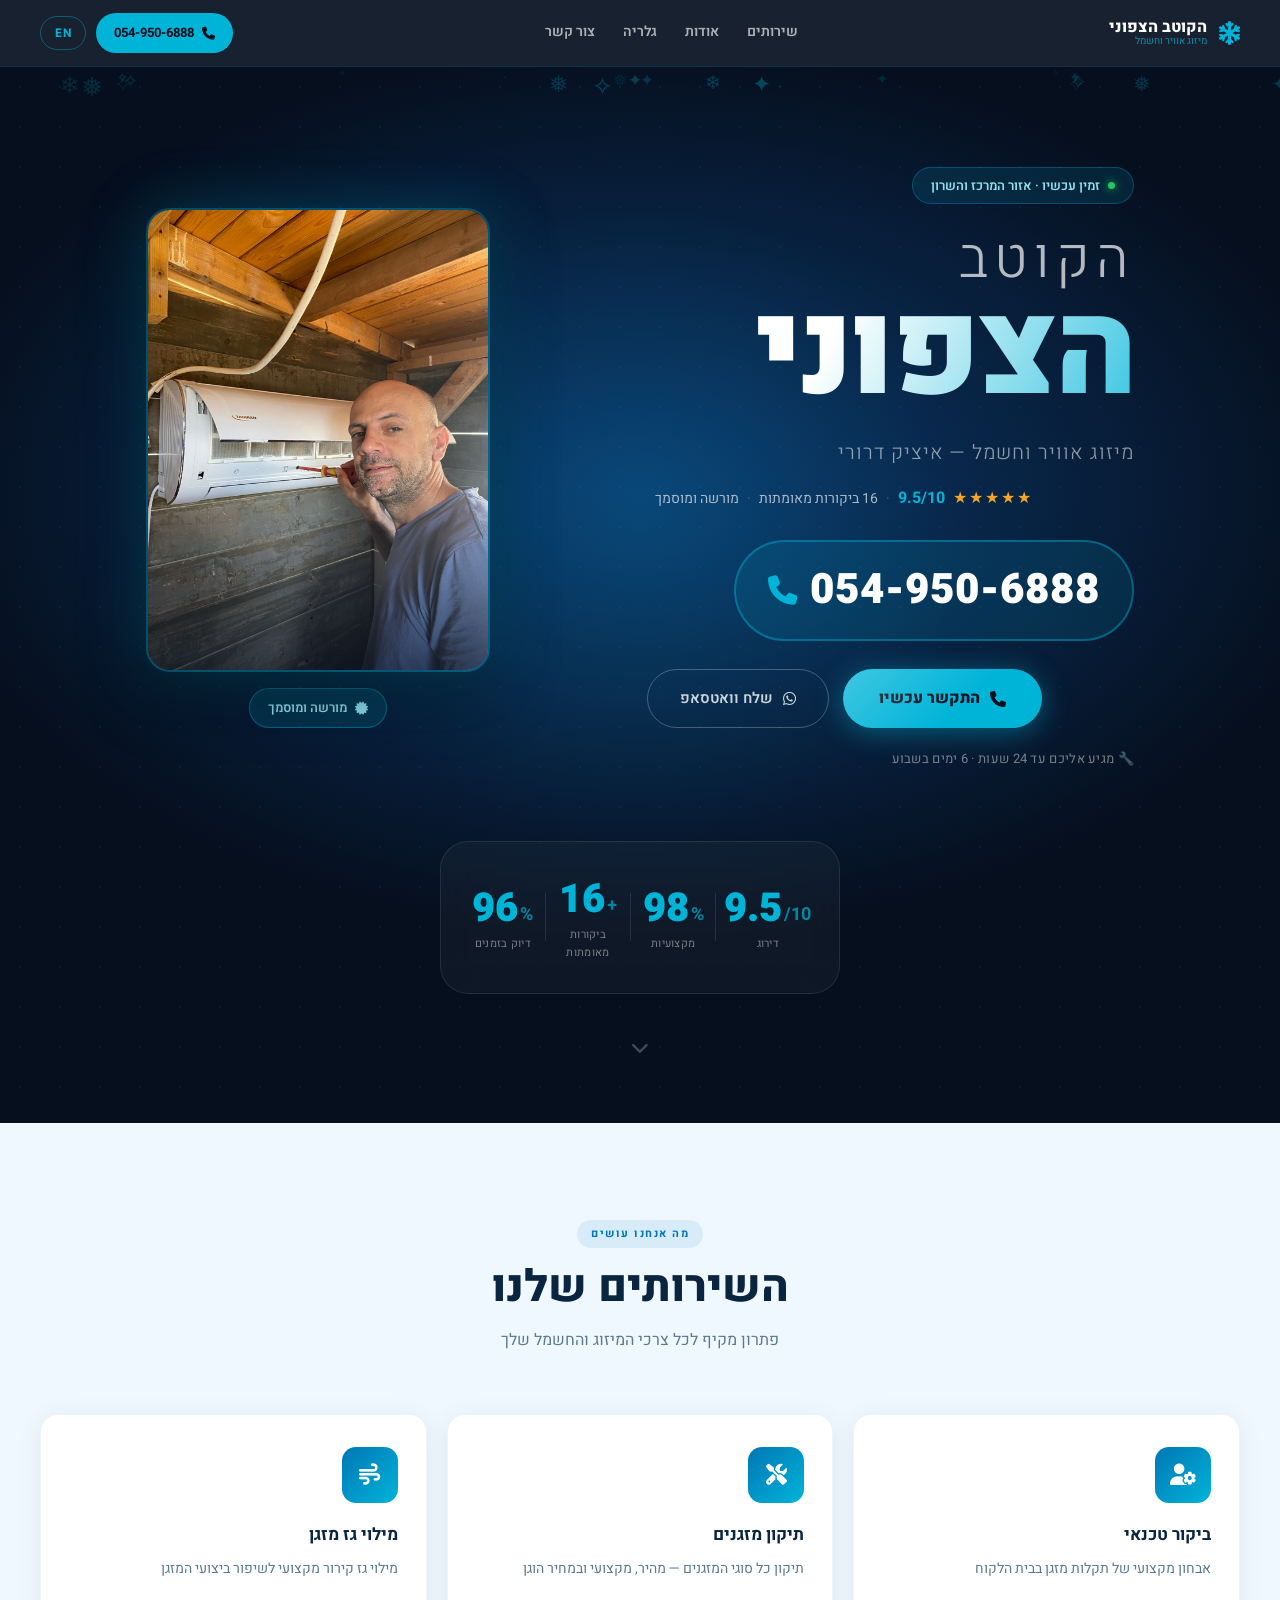
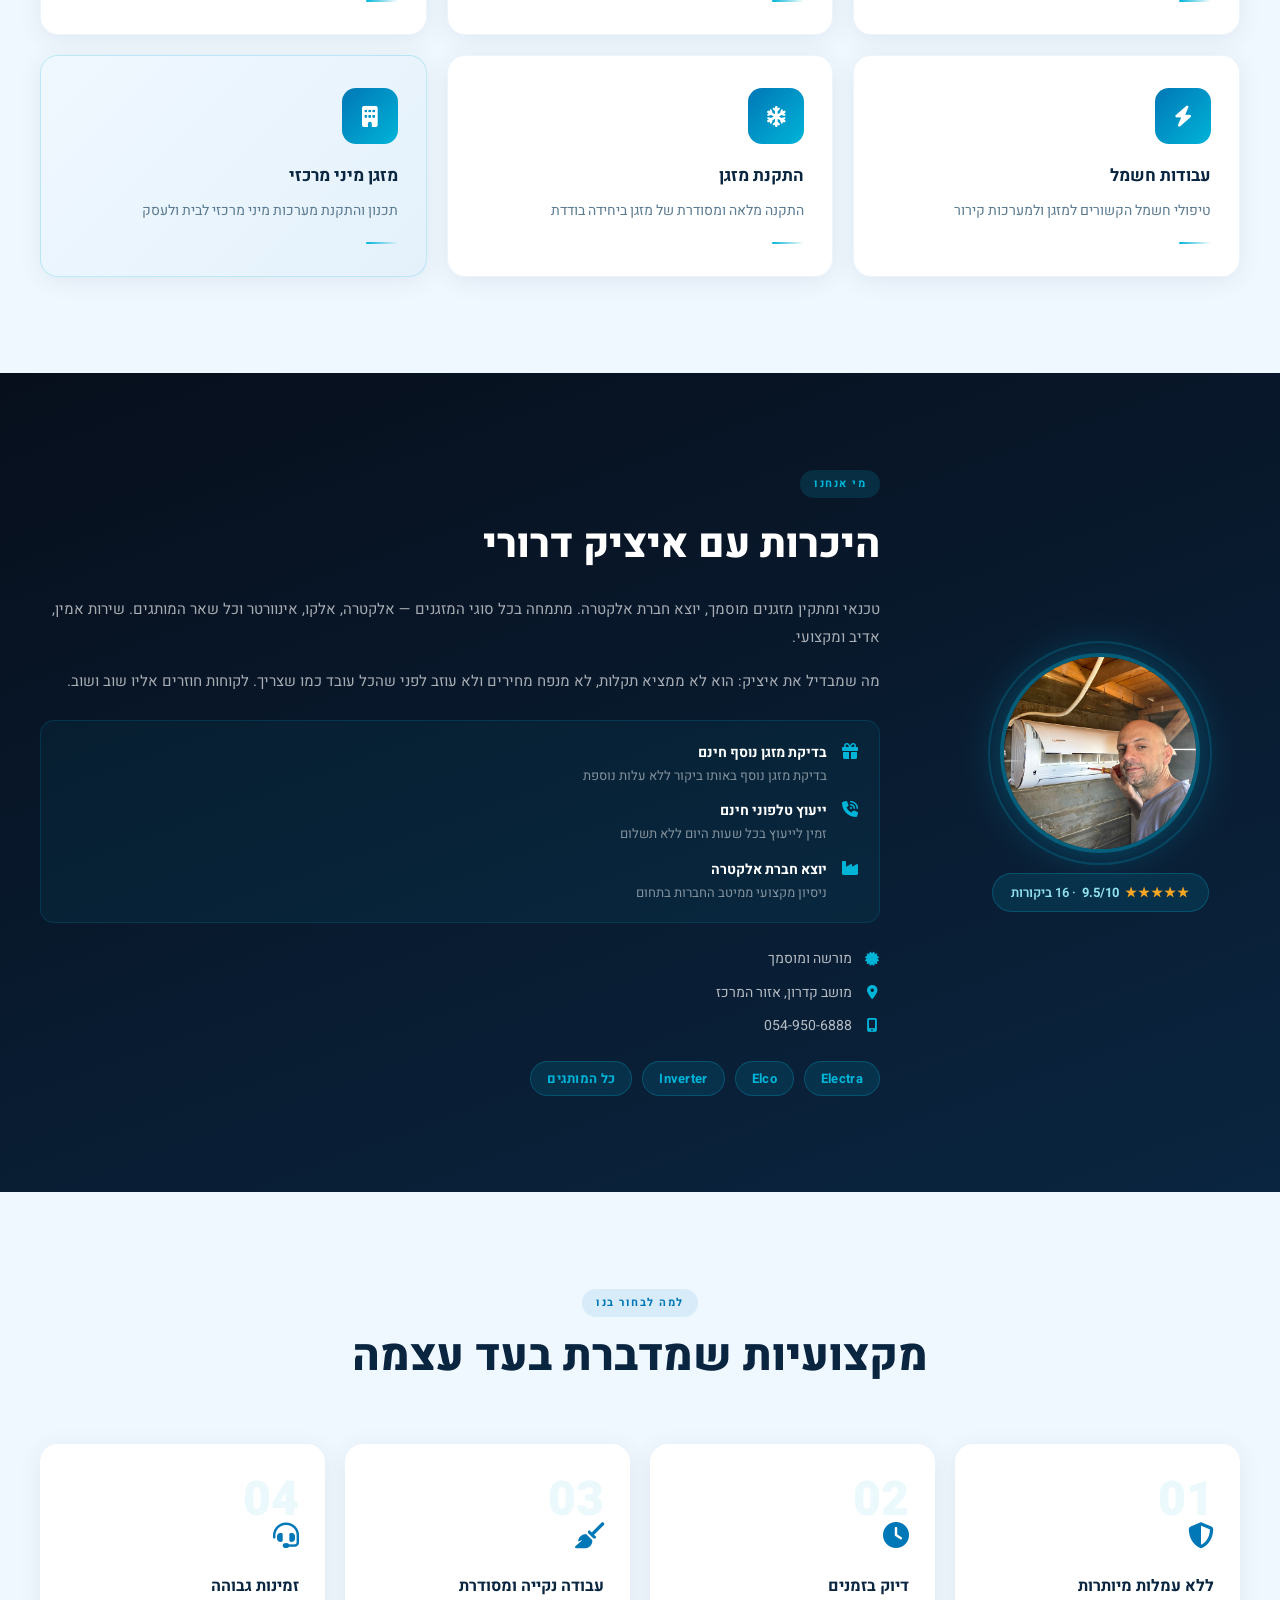
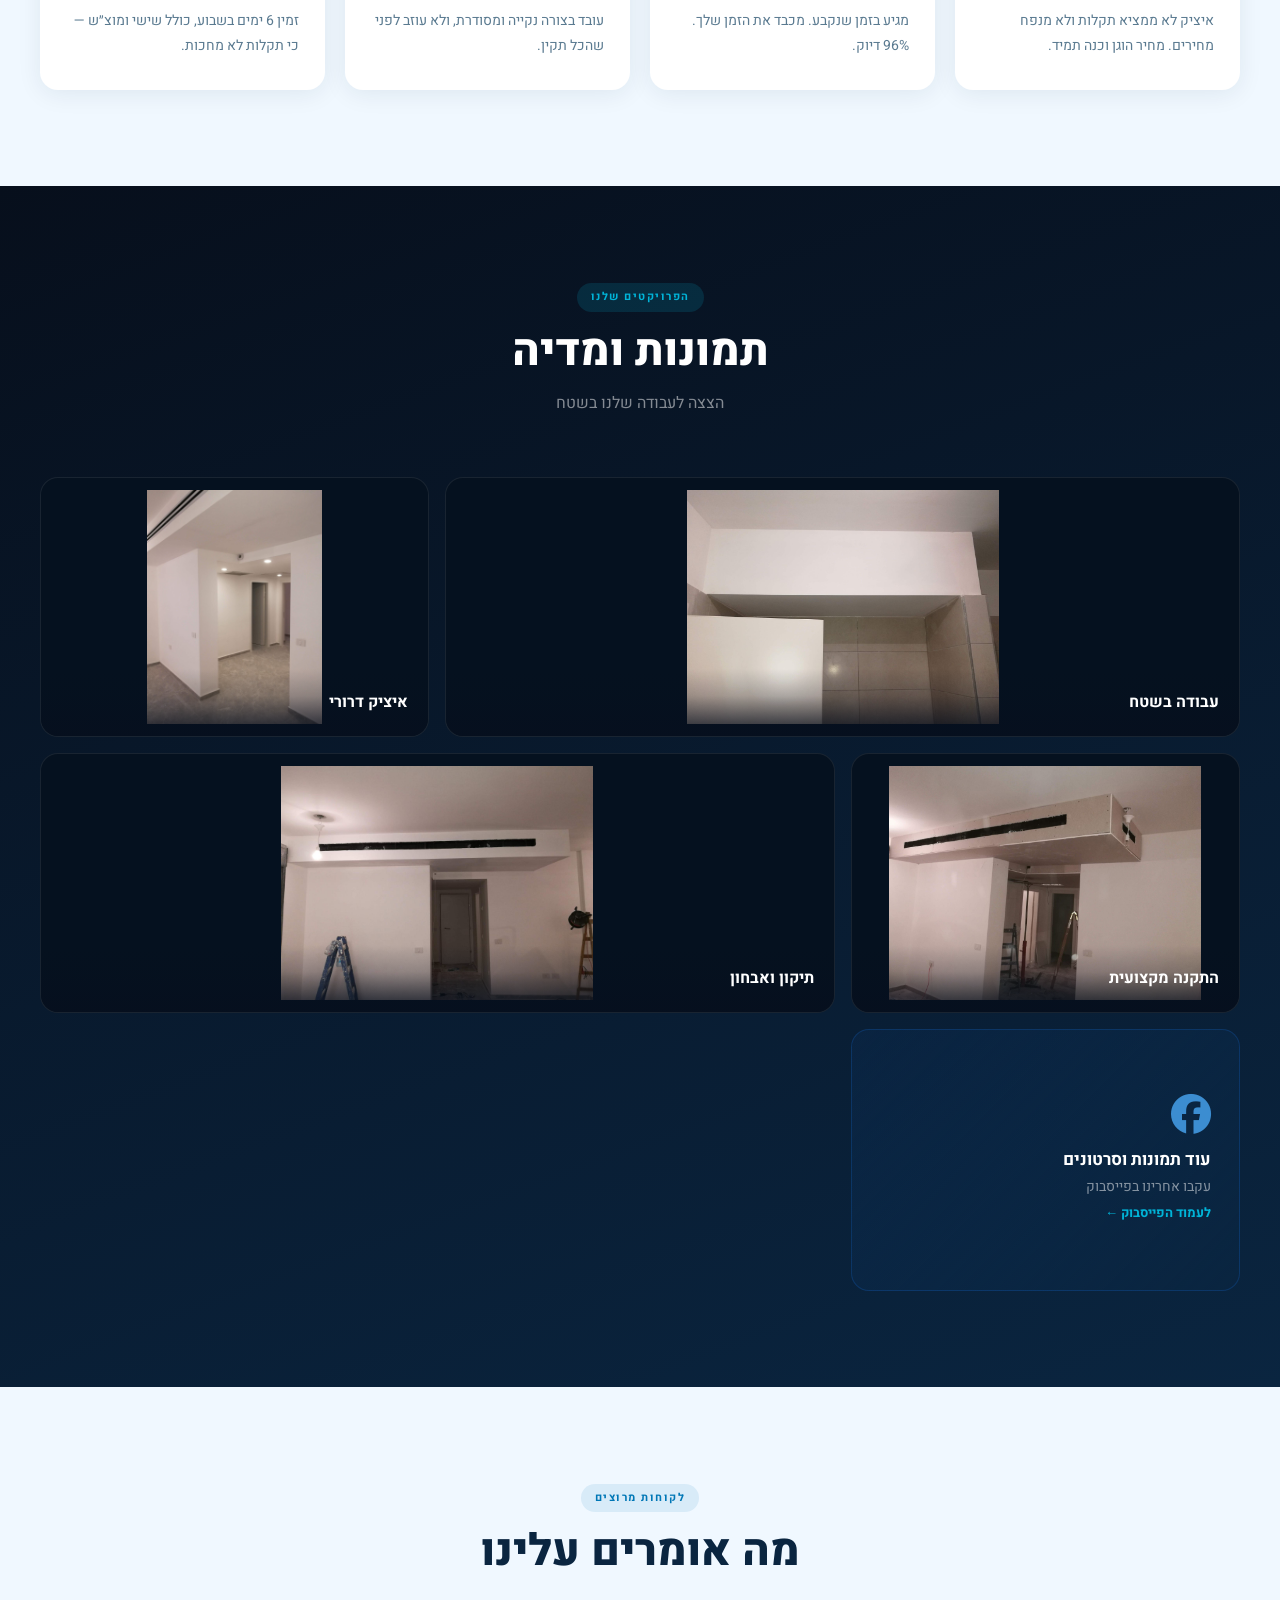
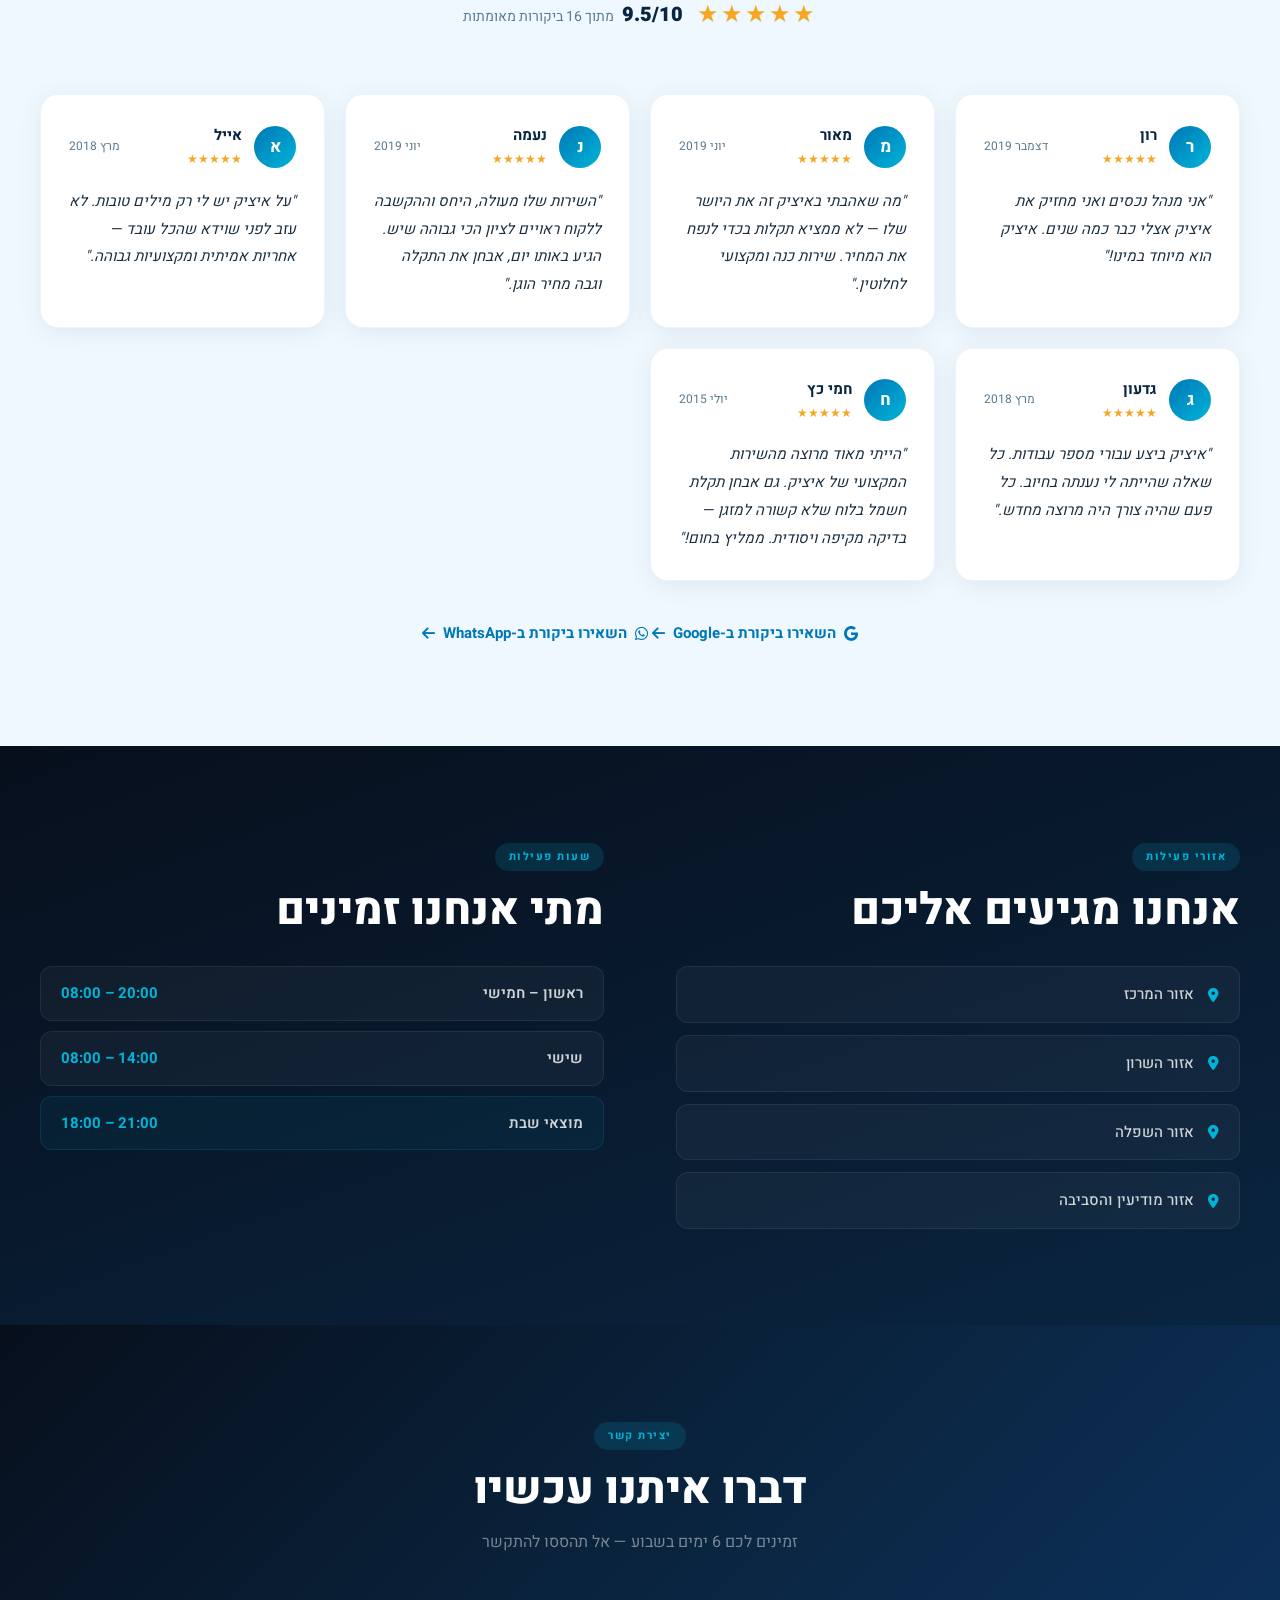
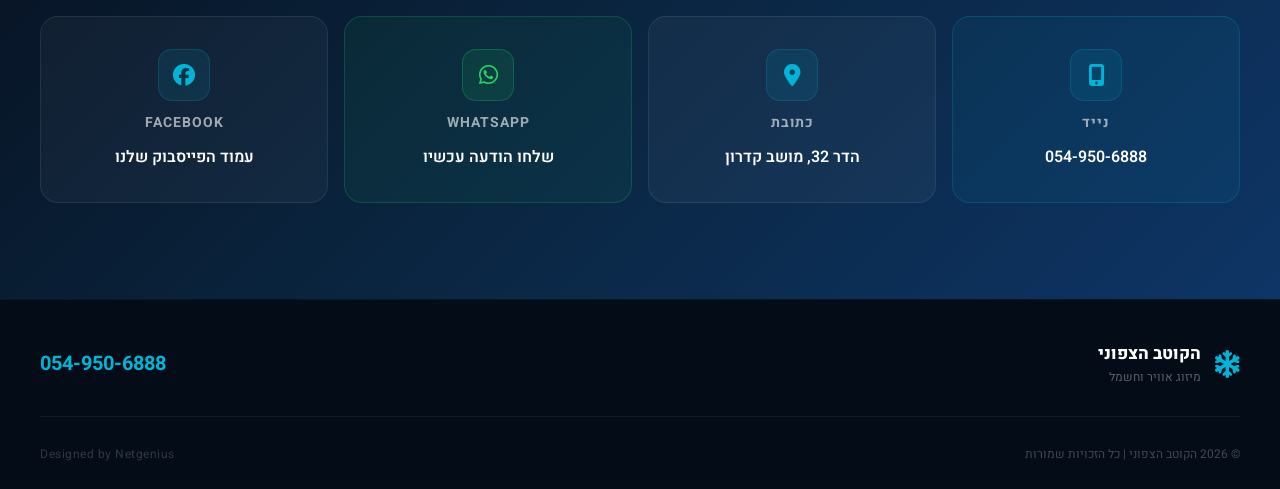
==== commit fbb98510: "Replace 073 landline with 054 mobile number throughout Co-Authored-By: Claude Sonnet 4.6 <noreply@an" ====
--- a/index.html
+++ b/index.html
@@ -18,7 +18,7 @@
 <body>
 
 <!-- FLOATING CALL BUTTON -->
-<a href="tel:0732721573" class="float-cta" id="floatCta" aria-label="Call Now">
+<a href="tel:0549506888" class="float-cta" id="floatCta" aria-label="Call Now">
     <i class="fas fa-phone"></i>
     <span data-he="התקשר" data-en="Call">התקשר</span>
 </a>
@@ -40,9 +40,9 @@
             <a href="#contact" data-he="צור קשר" data-en="Contact">צור קשר</a>
         </nav>
         <div class="nav-actions">
-            <a href="tel:0732721573" class="btn-call">
+            <a href="tel:0549506888" class="btn-call">
                 <i class="fas fa-phone"></i>
-                <span>073-272-1573</span>
+                <span>054-950-6888</span>
             </a>
             <button class="lang-toggle" id="langToggle" onclick="toggleLanguage()">EN</button>
             <button class="nav-toggle" id="navToggle" aria-label="תפריט">
@@ -75,12 +75,12 @@
                 <span class="hero-trust-sep">·</span>
                 <span data-he="מורשה ומוסמך" data-en="Licensed & Certified">מורשה ומוסמך</span>
             </div>
-            <a href="tel:0732721573" class="hero-phone-cta">
+            <a href="tel:0549506888" class="hero-phone-cta">
                 <i class="fas fa-phone"></i>
-                <span>073-272-1573</span>
+                <span>054-950-6888</span>
             </a>
             <div class="hero-ctas">
-                <a href="tel:0732721573" class="btn-primary">
+                <a href="tel:0549506888" class="btn-primary">
                     <i class="fas fa-phone"></i>
                     <span data-he="התקשר עכשיו" data-en="Call Now">התקשר עכשיו</span>
                 </a>
@@ -243,7 +243,7 @@
                     </div>
                     <div class="spec-item">
                         <i class="fas fa-mobile-alt"></i>
-                        <span class="ltr">054-950-6888 | 073-272-1573</span>
+                        <span class="ltr">054-950-6888</span>
                     </div>
                 </div>
                 <div class="brand-tags">
@@ -492,11 +492,6 @@
             <p class="section-desc contact-desc" data-he="זמינים לכם 6 ימים בשבוע — אל תהססו להתקשר" data-en="Available 6 days a week — don't hesitate to call">זמינים לכם 6 ימים בשבוע — אל תהססו להתקשר</p>
         </div>
         <div class="contact-grid">
-            <a href="tel:0732721573" class="contact-card contact-primary">
-                <div class="contact-icon"><i class="fas fa-phone"></i></div>
-                <h3 data-he="קו ראשי" data-en="Main Line">קו ראשי</h3>
-                <span class="ltr">073-272-1573</span>
-            </a>
             <a href="tel:0549506888" class="contact-card contact-primary">
                 <div class="contact-icon"><i class="fas fa-mobile-alt"></i></div>
                 <h3 data-he="נייד" data-en="Mobile">נייד</h3>
@@ -532,7 +527,7 @@
                     <span class="footer-tagline" data-he="מיזוג אוויר וחשמל" data-en="AC & Electrical Services">מיזוג אוויר וחשמל</span>
                 </div>
             </div>
-            <a href="tel:0732721573" class="footer-phone ltr">073-272-1573</a>
+            <a href="tel:0549506888" class="footer-phone ltr">054-950-6888</a>
         </div>
         <div class="footer-bottom">
             <p data-he="© 2026 הקוטב הצפוני | כל הזכויות שמורות" data-en="© 2026 The North Pole | All rights reserved">© 2026 הקוטב הצפוני | כל הזכויות שמורות</p>
--- a/style.css
+++ b/style.css
@@ -1614,6 +1614,77 @@
 .nav-toggle.open span:nth-child(1) { transform: translateY(7px) rotate(45deg); }
 .nav-toggle.open span:nth-child(2) { opacity: 0; }
 .nav-toggle.open span:nth-child(3) { transform: translateY(-7px) rotate(-45deg); }
+
+/* ============================================================
+   GALLERY LIGHTBOX
+============================================================ */
+#lightbox {
+    display: none;
+    position: fixed;
+    inset: 0;
+    z-index: 9000;
+    align-items: center;
+    justify-content: center;
+}
+#lightbox.open { display: flex; }
+
+.lb-backdrop {
+    position: absolute;
+    inset: 0;
+    background: rgba(0,0,0,0.92);
+}
+
+.lb-img {
+    position: relative;
+    z-index: 1;
+    max-width: 90vw;
+    max-height: 85vh;
+    border-radius: 12px;
+    box-shadow: 0 0 60px rgba(0,0,0,0.8);
+    object-fit: contain;
+}
+
+.lb-close {
+    position: absolute;
+    top: 20px;
+    inset-inline-end: 24px;
+    z-index: 2;
+    background: rgba(255,255,255,0.1);
+    border: none;
+    color: #fff;
+    font-size: 22px;
+    width: 44px;
+    height: 44px;
+    border-radius: 50%;
+    cursor: pointer;
+    display: flex;
+    align-items: center;
+    justify-content: center;
+    transition: background 0.2s;
+}
+.lb-close:hover { background: rgba(255,255,255,0.25); }
+
+.lb-prev, .lb-next {
+    position: absolute;
+    top: 50%;
+    transform: translateY(-50%);
+    z-index: 2;
+    background: rgba(255,255,255,0.1);
+    border: none;
+    color: #fff;
+    font-size: 36px;
+    width: 52px;
+    height: 52px;
+    border-radius: 50%;
+    cursor: pointer;
+    display: flex;
+    align-items: center;
+    justify-content: center;
+    transition: background 0.2s;
+}
+.lb-prev:hover, .lb-next:hover { background: rgba(0,180,216,0.4); }
+.lb-prev { inset-inline-end: 20px; }
+.lb-next { inset-inline-start: 20px; }
 
 /* ============================================================
    RESPONSIVE
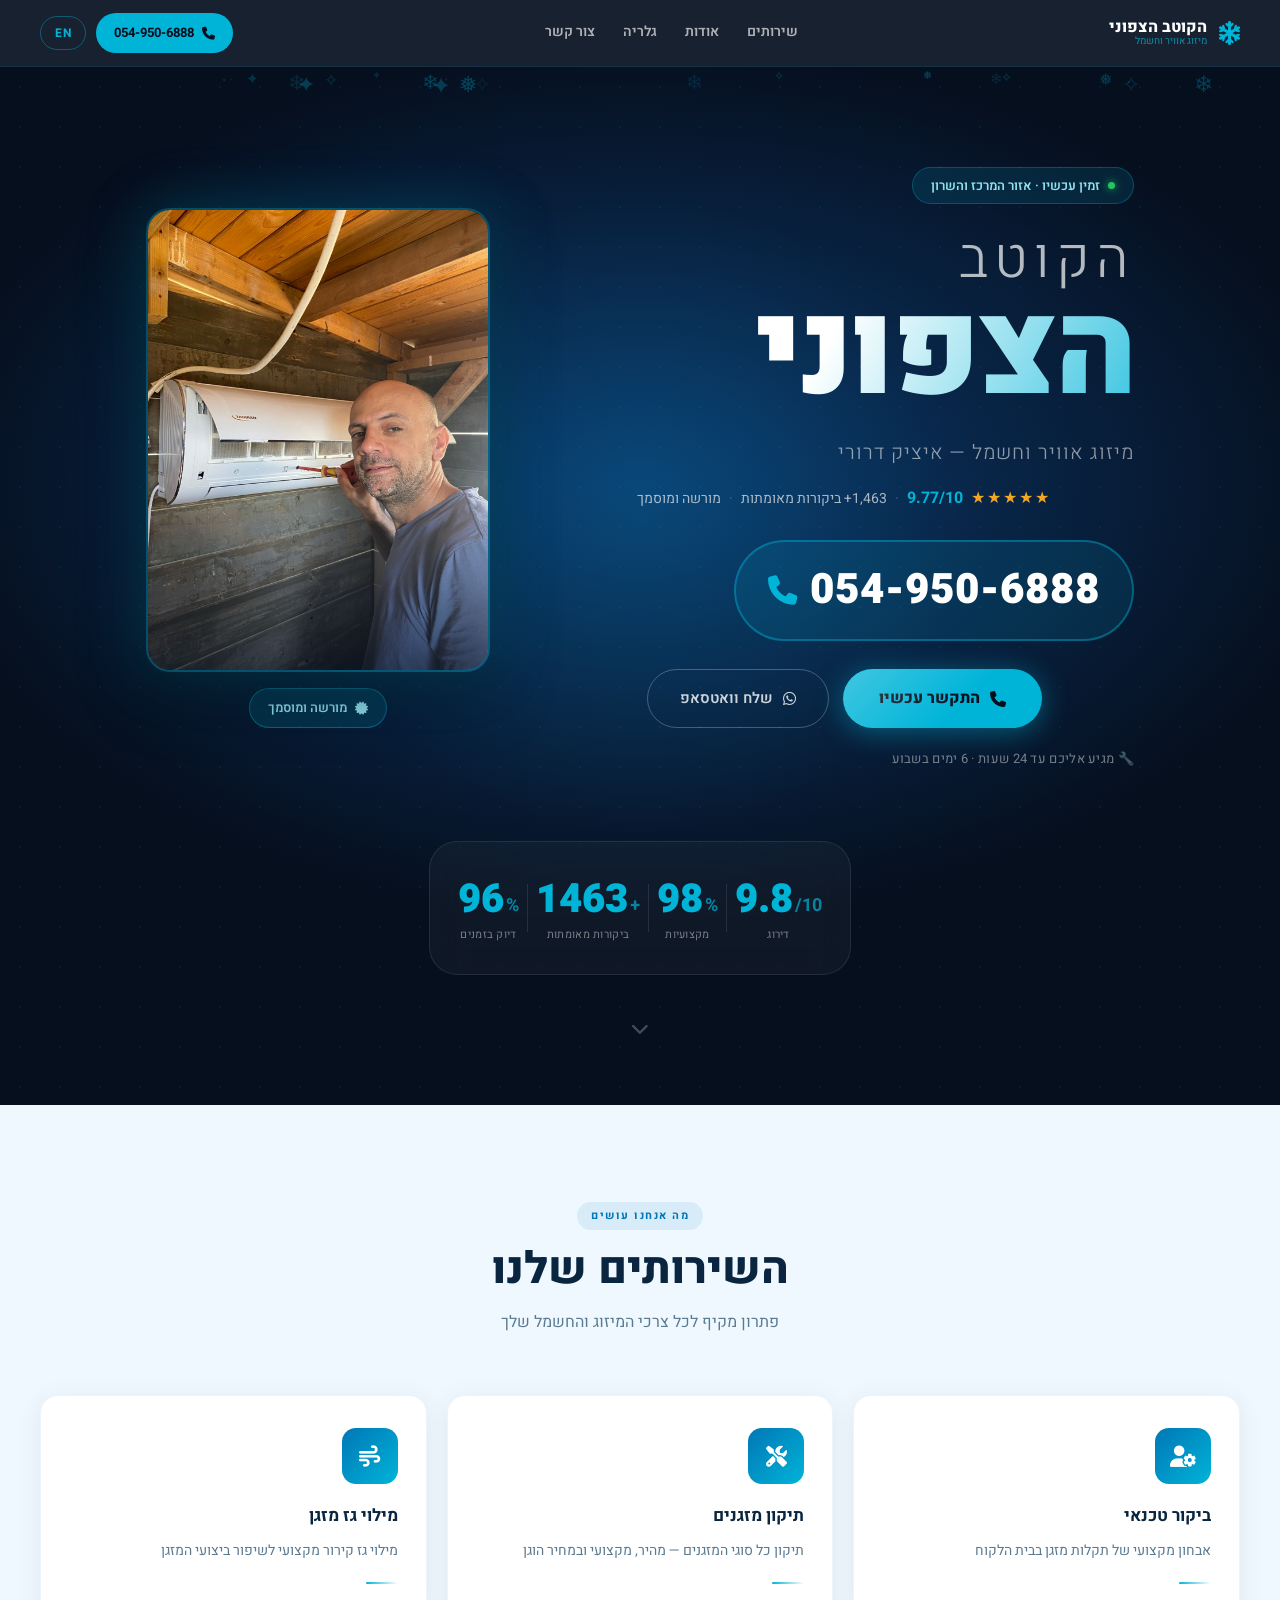
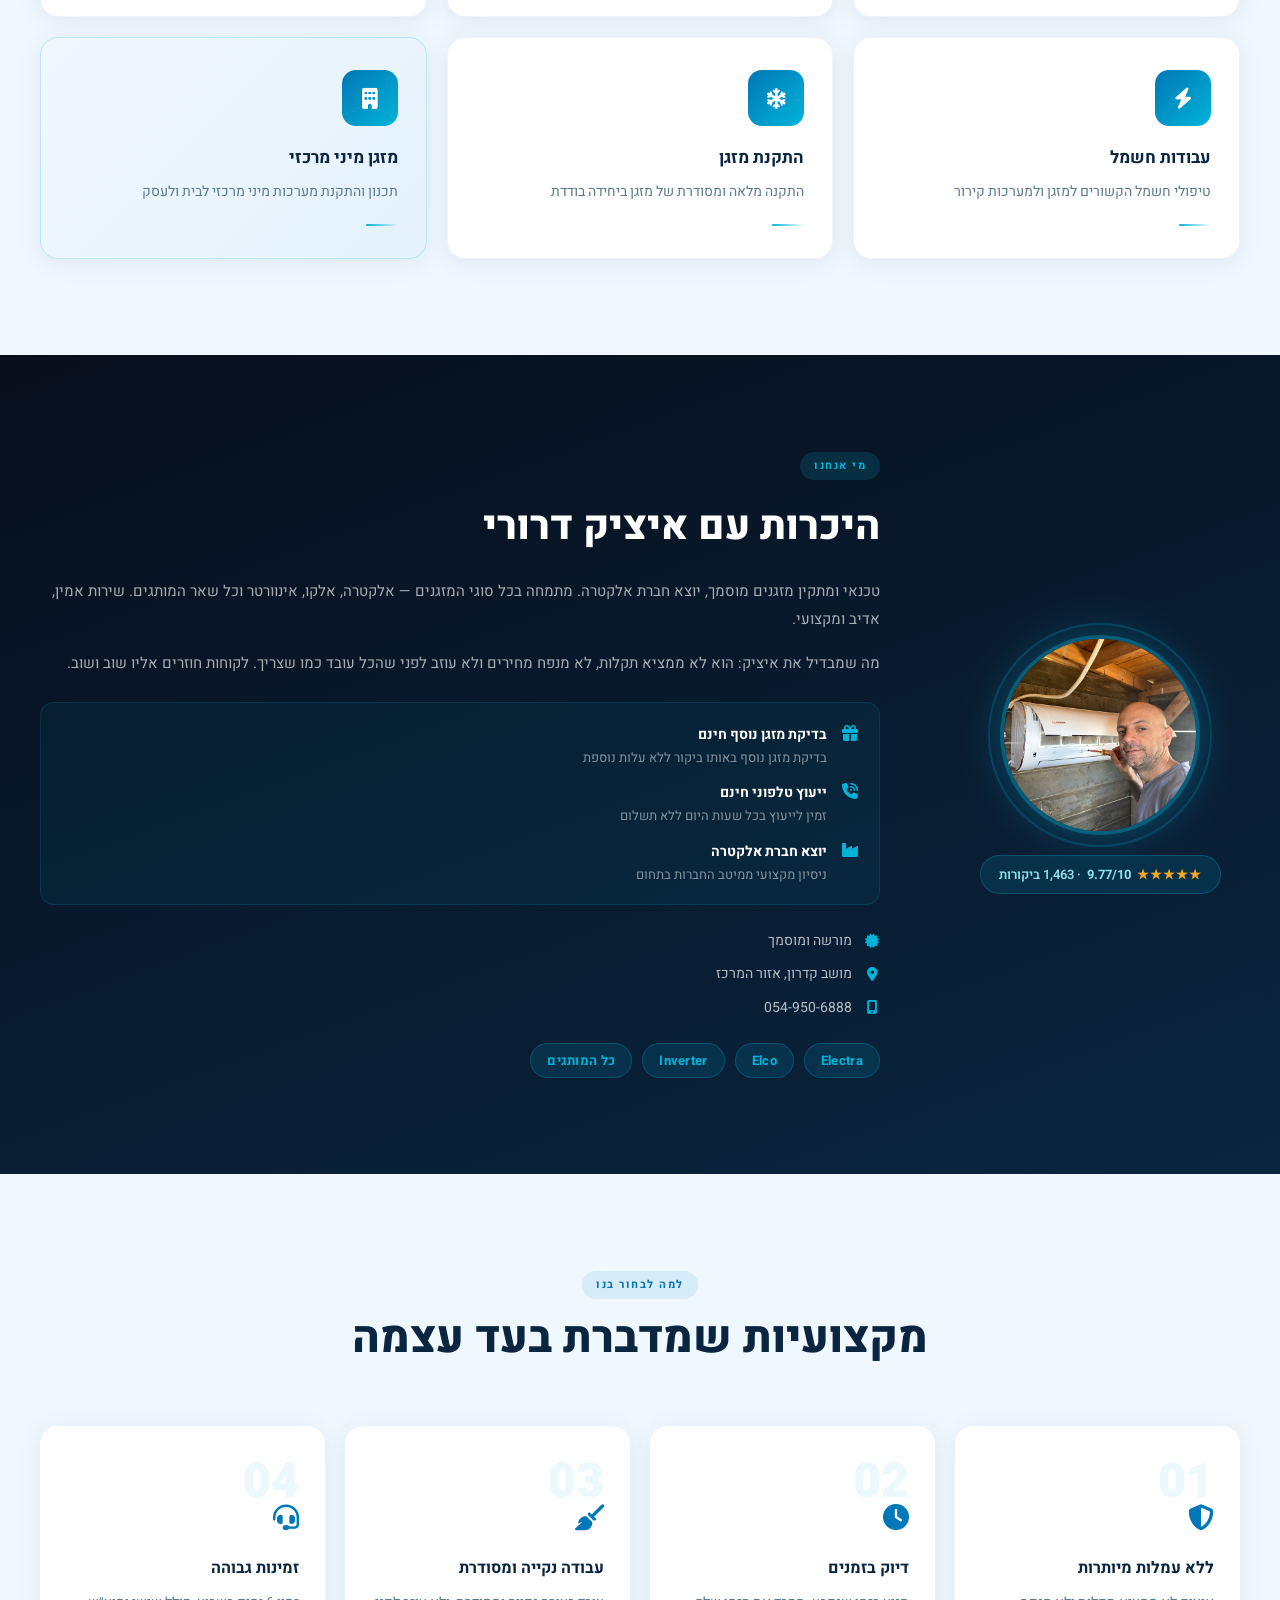
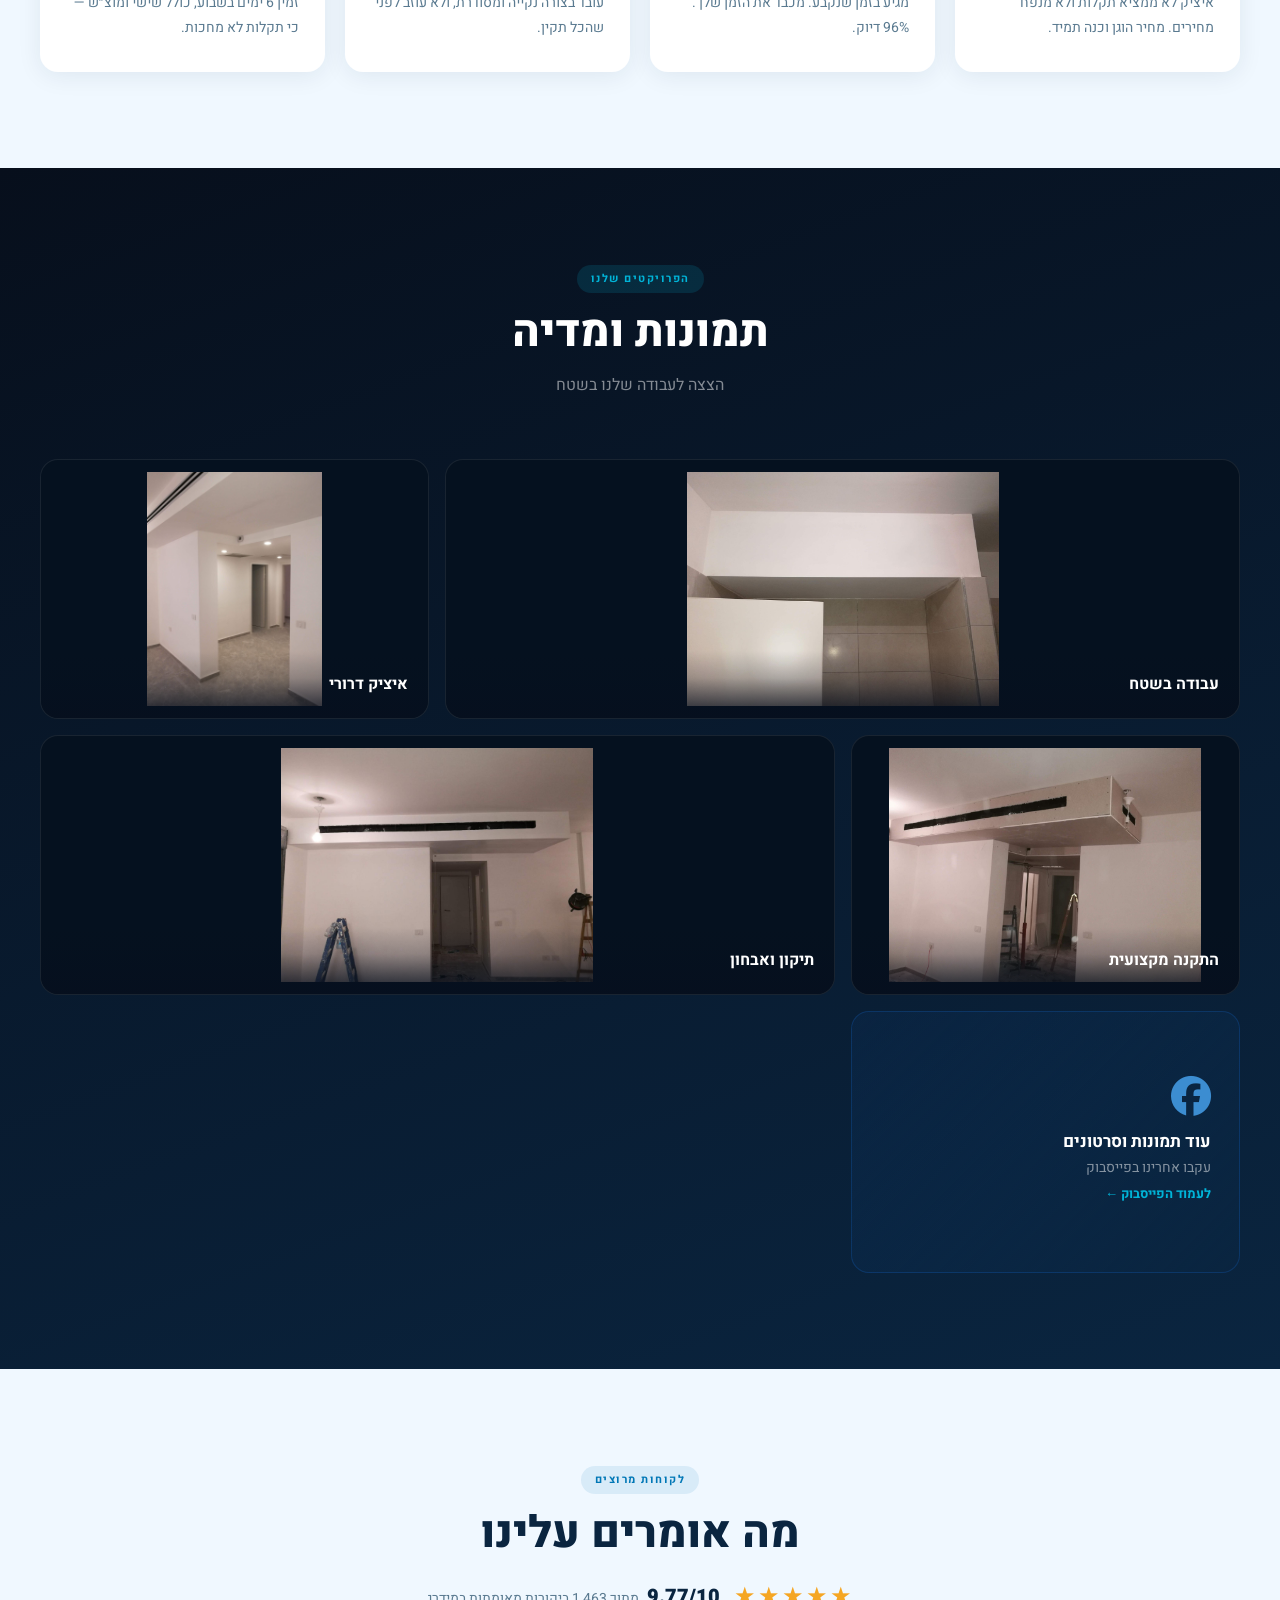
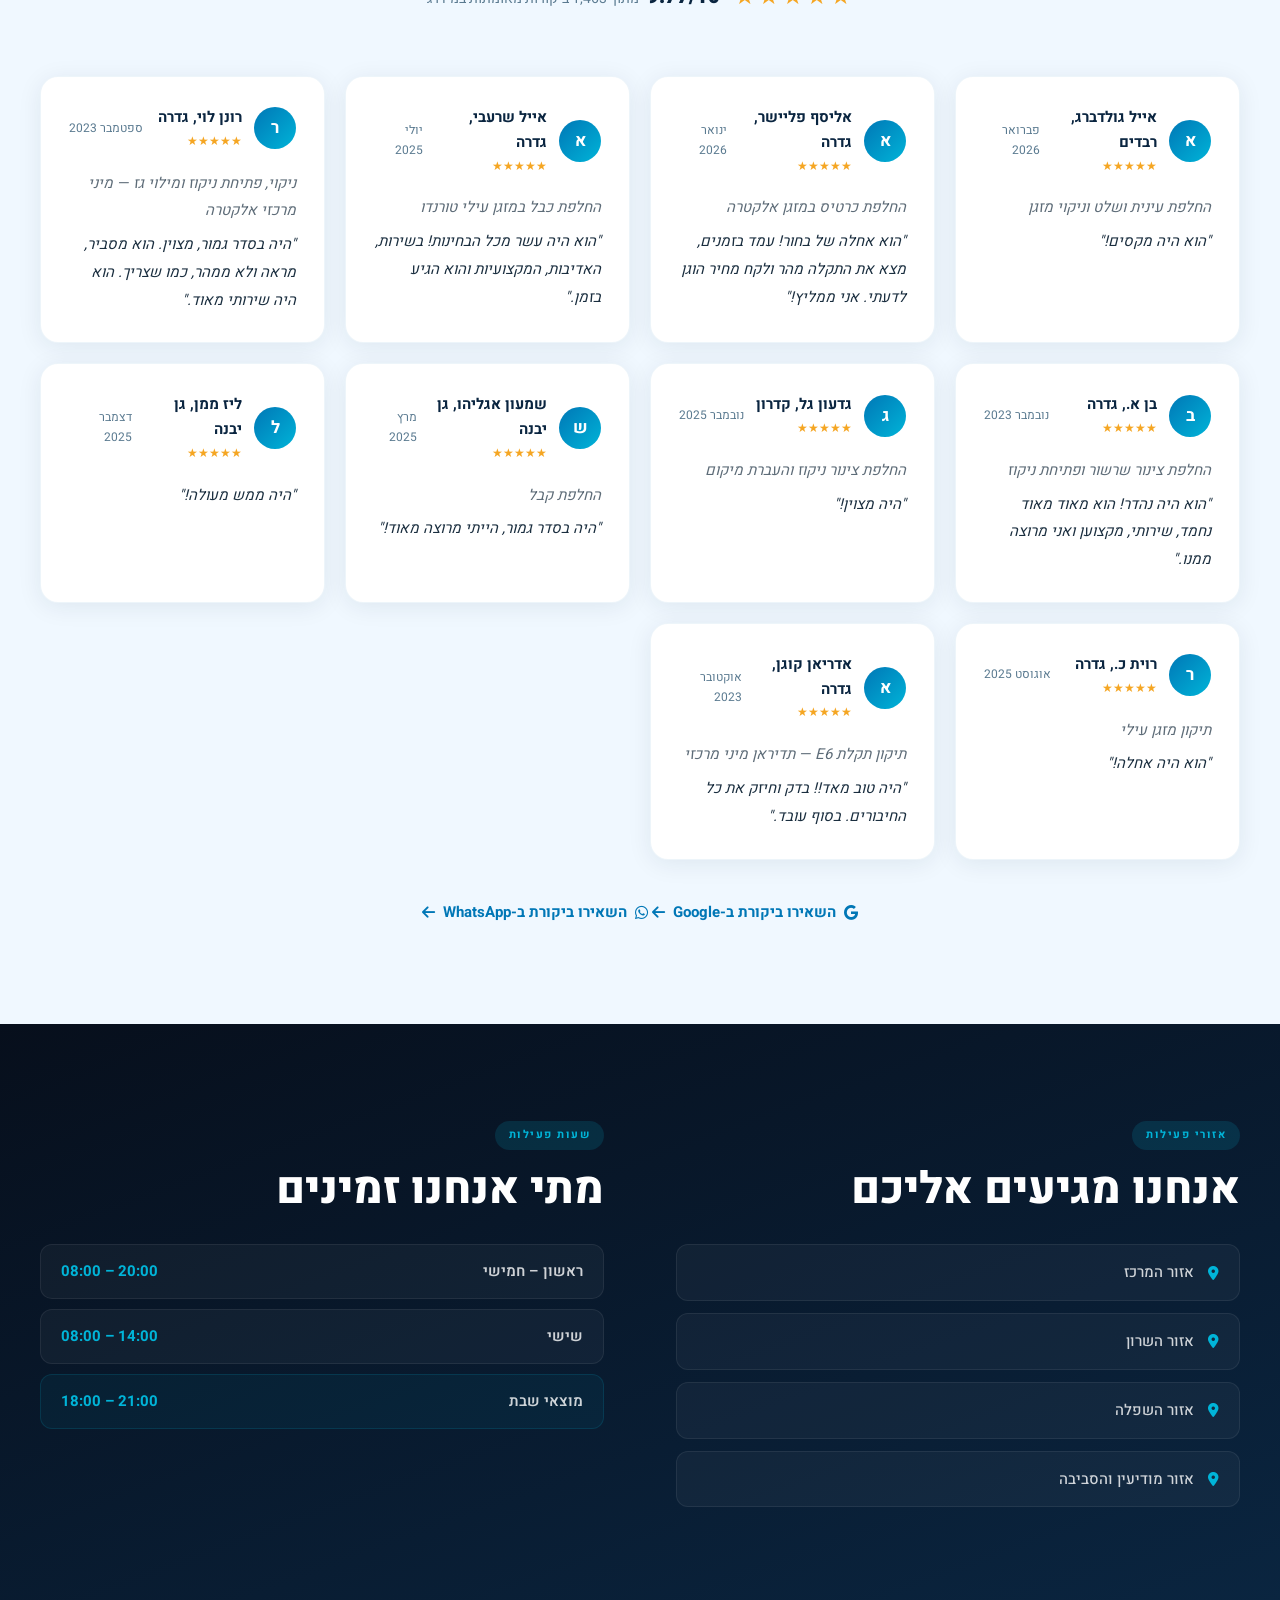
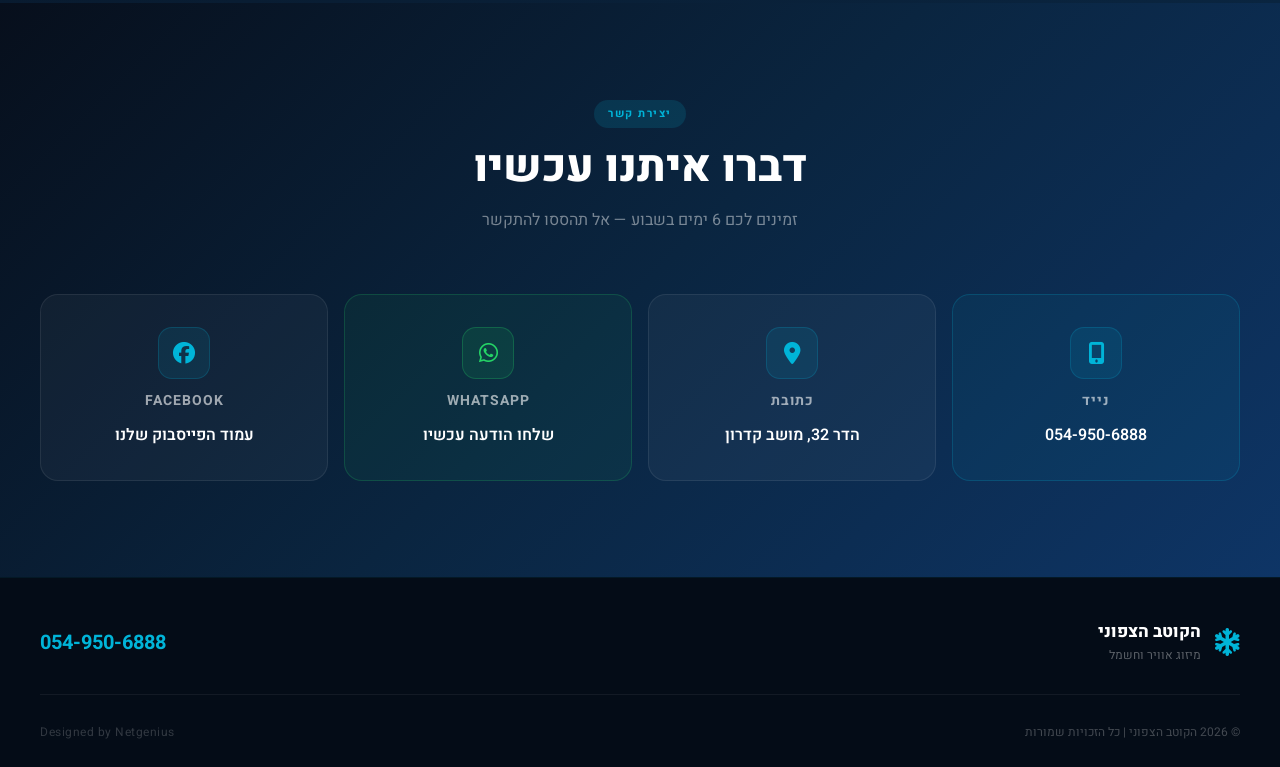
==== commit 6ce19dc3: "Replace reviews with real ones from midrag.co.il, update score to 9.77/1463 - 10 real verified revie" ====
--- a/index.html
+++ b/index.html
@@ -69,9 +69,9 @@
             <p class="hero-subtitle" data-he="מיזוג אוויר וחשמל — איציק דרורי" data-en="Air Conditioning & Electrical — Itzik Drori">מיזוג אוויר וחשמל — איציק דרורי</p>
             <div class="hero-trust">
                 <span class="hero-trust-stars">★★★★★</span>
-                <span class="hero-trust-score">9.5/10</span>
+                <span class="hero-trust-score">9.77/10</span>
                 <span class="hero-trust-sep">·</span>
-                <span data-he="16 ביקורות מאומתות" data-en="16 Verified Reviews">16 ביקורות מאומתות</span>
+                <span data-he="1,463+ ביקורות מאומתות" data-en="16 Verified Reviews">1,463+ ביקורות מאומתות</span>
                 <span class="hero-trust-sep">·</span>
                 <span data-he="מורשה ומוסמך" data-en="Licensed & Certified">מורשה ומוסמך</span>
             </div>
@@ -105,7 +105,7 @@
     <div class="hero-stats-bar">
         <div class="hero-stat">
             <div class="stat-value">
-                <span class="stat-num" data-target="9.5" data-decimal="1">0</span>
+                <span class="stat-num" data-target="9.77" data-decimal="1">0</span>
                 <span class="stat-unit">/10</span>
             </div>
             <span class="stat-label" data-he="דירוג" data-en="Rating">דירוג</span>
@@ -121,7 +121,7 @@
         <div class="stat-sep"></div>
         <div class="hero-stat">
             <div class="stat-value">
-                <span class="stat-num" data-target="16" data-decimal="0">0</span>
+                <span class="stat-num" data-target="1463" data-decimal="0">0</span>
                 <span class="stat-unit">+</span>
             </div>
             <span class="stat-label" data-he="ביקורות מאומתות" data-en="Verified Reviews">ביקורות מאומתות</span>
@@ -200,8 +200,8 @@
                 </div>
                 <div class="about-rating-pill">
                     <span class="stars-inline">★★★★★</span>
-                    <strong>9.5/10</strong>
-                    <span data-he="· 16 ביקורות" data-en="· 16 reviews">· 16 ביקורות</span>
+                    <strong>9.77/10</strong>
+                    <span data-he="· 1,463 ביקורות" data-en="· 16 reviews">· 1,463 ביקורות</span>
                 </div>
             </div>
             <div class="about-content">
@@ -355,77 +355,130 @@
             <div class="rating-row">
                 <span class="stars-xl">★★★★★</span>
                 <div class="rating-info">
-                    <strong>9.5/10</strong>
-                    <span data-he="מתוך 16 ביקורות מאומתות" data-en="from 16 verified reviews">מתוך 16 ביקורות מאומתות</span>
+                    <strong>9.77/10</strong>
+                    <span data-he="מתוך 1,463 ביקורות מאומתות במידרג" data-en="from 1,463 verified reviews on Midrag">מתוך 1,463 ביקורות מאומתות במידרג</span>
                 </div>
             </div>
         </div>
         <div class="testimonials-grid">
             <div class="testimonial-card">
                 <div class="t-header">
+                    <div class="author-avatar">א</div>
+                    <div>
+                        <strong>אייל גולדברג, רבדים</strong>
+                        <div class="stars-sm">★★★★★</div>
+                    </div>
+                    <span class="t-date">פברואר 2026</span>
+                </div>
+                <p class="t-service">החלפת עינית ושלט וניקוי מזגן</p>
+                <p>"הוא היה מקסים!"</p>
+            </div>
+            <div class="testimonial-card">
+                <div class="t-header">
+                    <div class="author-avatar">א</div>
+                    <div>
+                        <strong>אליסף פליישר, גדרה</strong>
+                        <div class="stars-sm">★★★★★</div>
+                    </div>
+                    <span class="t-date">ינואר 2026</span>
+                </div>
+                <p class="t-service">החלפת כרטיס במזגן אלקטרה</p>
+                <p>"הוא אחלה של בחור! עמד בזמנים, מצא את התקלה מהר ולקח מחיר הוגן לדעתי. אני ממליץ!"</p>
+            </div>
+            <div class="testimonial-card">
+                <div class="t-header">
+                    <div class="author-avatar">א</div>
+                    <div>
+                        <strong>אייל שרעבי, גדרה</strong>
+                        <div class="stars-sm">★★★★★</div>
+                    </div>
+                    <span class="t-date">יולי 2025</span>
+                </div>
+                <p class="t-service">החלפת כבל במזגן עילי טורנדו</p>
+                <p>"הוא היה עשר מכל הבחינות! בשירות, האדיבות, המקצועיות והוא הגיע בזמן."</p>
+            </div>
+            <div class="testimonial-card">
+                <div class="t-header">
                     <div class="author-avatar">ר</div>
                     <div>
-                        <strong data-he="רון" data-en="Ron">רון</strong>
-                        <div class="stars-sm">★★★★★</div>
-                    </div>
-                    <span class="t-date">דצמבר 2019</span>
-                </div>
-                <p data-he='"אני מנהל נכסים ואני מחזיק את איציק אצלי כבר כמה שנים. איציק הוא מיוחד במינו!"' data-en='"I am a property manager and I have been using Itzik for several years. Itzik is one of a kind!"'>"אני מנהל נכסים ואני מחזיק את איציק אצלי כבר כמה שנים. איציק הוא מיוחד במינו!"</p>
-            </div>
-            <div class="testimonial-card">
-                <div class="t-header">
-                    <div class="author-avatar">מ</div>
-                    <div>
-                        <strong data-he="מאור" data-en="Maor">מאור</strong>
-                        <div class="stars-sm">★★★★★</div>
-                    </div>
-                    <span class="t-date">יוני 2019</span>
-                </div>
-                <p data-he='"מה שאהבתי באיציק זה את היושר שלו — לא ממציא תקלות בכדי לנפח את המחיר. שירות כנה ומקצועי לחלוטין."' data-en='"What I loved about Itzik is his honesty — he does not invent faults to inflate the price. Completely honest and professional service."'>"מה שאהבתי באיציק זה את היושר שלו — לא ממציא תקלות בכדי לנפח את המחיר. שירות כנה ומקצועי לחלוטין."</p>
-            </div>
-            <div class="testimonial-card">
-                <div class="t-header">
-                    <div class="author-avatar">נ</div>
-                    <div>
-                        <strong data-he="נעמה" data-en="Naama">נעמה</strong>
-                        <div class="stars-sm">★★★★★</div>
-                    </div>
-                    <span class="t-date">יוני 2019</span>
-                </div>
-                <p data-he='"השירות שלו מעולה, היחס וההקשבה ללקוח ראויים לציון הכי גבוהה שיש. הגיע באותו יום, אבחן את התקלה וגבה מחיר הוגן."' data-en='"His service is excellent — the treatment and listening to the customer deserve the highest grade. He came the same day, diagnosed the fault and charged a fair price."'>"השירות שלו מעולה, היחס וההקשבה ללקוח ראויים לציון הכי גבוהה שיש. הגיע באותו יום, אבחן את התקלה וגבה מחיר הוגן."</p>
+                        <strong>רונן לוי, גדרה</strong>
+                        <div class="stars-sm">★★★★★</div>
+                    </div>
+                    <span class="t-date">ספטמבר 2023</span>
+                </div>
+                <p class="t-service">ניקוי, פתיחת ניקוז ומילוי גז — מיני מרכזי אלקטרה</p>
+                <p>"היה בסדר גמור, מצוין. הוא מסביר, מראה ולא ממהר, כמו שצריך. הוא היה שירותי מאוד."</p>
+            </div>
+            <div class="testimonial-card">
+                <div class="t-header">
+                    <div class="author-avatar">ב</div>
+                    <div>
+                        <strong>בן א., גדרה</strong>
+                        <div class="stars-sm">★★★★★</div>
+                    </div>
+                    <span class="t-date">נובמבר 2023</span>
+                </div>
+                <p class="t-service">החלפת צינור שרשור ופתיחת ניקוז</p>
+                <p>"הוא היה נהדר! הוא מאוד מאוד נחמד, שירותי, מקצוען ואני מרוצה ממנו."</p>
+            </div>
+            <div class="testimonial-card">
+                <div class="t-header">
+                    <div class="author-avatar">ג</div>
+                    <div>
+                        <strong>גדעון גל, קדרון</strong>
+                        <div class="stars-sm">★★★★★</div>
+                    </div>
+                    <span class="t-date">נובמבר 2025</span>
+                </div>
+                <p class="t-service">החלפת צינור ניקוז והעברת מיקום</p>
+                <p>"היה מצוין!"</p>
+            </div>
+            <div class="testimonial-card">
+                <div class="t-header">
+                    <div class="author-avatar">ש</div>
+                    <div>
+                        <strong>שמעון אגליהו, גן יבנה</strong>
+                        <div class="stars-sm">★★★★★</div>
+                    </div>
+                    <span class="t-date">מרץ 2025</span>
+                </div>
+                <p class="t-service">החלפת קבל</p>
+                <p>"היה בסדר גמור, הייתי מרוצה מאוד!"</p>
+            </div>
+            <div class="testimonial-card">
+                <div class="t-header">
+                    <div class="author-avatar">ל</div>
+                    <div>
+                        <strong>ליז ממן, גן יבנה</strong>
+                        <div class="stars-sm">★★★★★</div>
+                    </div>
+                    <span class="t-date">דצמבר 2025</span>
+                </div>
+                <p>"היה ממש מעולה!"</p>
+            </div>
+            <div class="testimonial-card">
+                <div class="t-header">
+                    <div class="author-avatar">ר</div>
+                    <div>
+                        <strong>רוית כ., גדרה</strong>
+                        <div class="stars-sm">★★★★★</div>
+                    </div>
+                    <span class="t-date">אוגוסט 2025</span>
+                </div>
+                <p class="t-service">תיקון מזגן עילי</p>
+                <p>"הוא היה אחלה!"</p>
             </div>
             <div class="testimonial-card">
                 <div class="t-header">
                     <div class="author-avatar">א</div>
                     <div>
-                        <strong data-he="אייל" data-en="Eyal">אייל</strong>
-                        <div class="stars-sm">★★★★★</div>
-                    </div>
-                    <span class="t-date">מרץ 2018</span>
-                </div>
-                <p data-he='"על איציק יש לי רק מילים טובות. לא עזב לפני שוידא שהכל עובד — אחריות אמיתית ומקצועיות גבוהה."' data-en='"I have only good words about Itzik. Did not leave before verifying everything works — true responsibility and high professionalism."'>"על איציק יש לי רק מילים טובות. לא עזב לפני שוידא שהכל עובד — אחריות אמיתית ומקצועיות גבוהה."</p>
-            </div>
-            <div class="testimonial-card">
-                <div class="t-header">
-                    <div class="author-avatar">ג</div>
-                    <div>
-                        <strong data-he="גדעון" data-en="Gideon">גדעון</strong>
-                        <div class="stars-sm">★★★★★</div>
-                    </div>
-                    <span class="t-date">מרץ 2018</span>
-                </div>
-                <p data-he='"איציק ביצע עבורי מספר עבודות. כל שאלה שהייתה לי נענתה בחיוב. כל פעם שהיה צורך היה מרוצה מחדש."' data-en='"Itzik completed several jobs for me. Every question I had was answered positively. Every time there was a need I was satisfied all over again."'>"איציק ביצע עבורי מספר עבודות. כל שאלה שהייתה לי נענתה בחיוב. כל פעם שהיה צורך היה מרוצה מחדש."</p>
-            </div>
-            <div class="testimonial-card">
-                <div class="t-header">
-                    <div class="author-avatar">ח</div>
-                    <div>
-                        <strong data-he="חמי כץ" data-en="Chami Katz">חמי כץ</strong>
-                        <div class="stars-sm">★★★★★</div>
-                    </div>
-                    <span class="t-date">יולי 2015</span>
-                </div>
-                <p data-he='"הייתי מאוד מרוצה מהשירות המקצועי של איציק. גם אבחן תקלת חשמל בלוח שלא קשורה למזגן — בדיקה מקיפה ויסודית. ממליץ בחום!"' data-en='"I was very satisfied with Itzik\'s professional service. He also diagnosed an electrical fault in the breaker unrelated to the AC — a thorough and comprehensive check. Highly recommended!"'>"הייתי מאוד מרוצה מהשירות המקצועי של איציק. גם אבחן תקלת חשמל בלוח שלא קשורה למזגן — בדיקה מקיפה ויסודית. ממליץ בחום!"</p>
+                        <strong>אדריאן קוגן, גדרה</strong>
+                        <div class="stars-sm">★★★★★</div>
+                    </div>
+                    <span class="t-date">אוקטובר 2023</span>
+                </div>
+                <p class="t-service">תיקון תקלת E6 — תדיראן מיני מרכזי</p>
+                <p>"היה טוב מאד!! בדק וחיזק את כל החיבורים. בסוף עובד."</p>
             </div>
         </div>
         <div class="reviews-link">
--- a/style.css
+++ b/style.css
@@ -1264,6 +1264,13 @@
     margin-inline-start: auto;
     font-size: 12px;
     color: var(--text-muted);
+}
+
+.t-service {
+    font-size: 12px;
+    color: var(--ice);
+    opacity: 0.7;
+    margin-bottom: 6px;
 }
 
 .author-avatar {
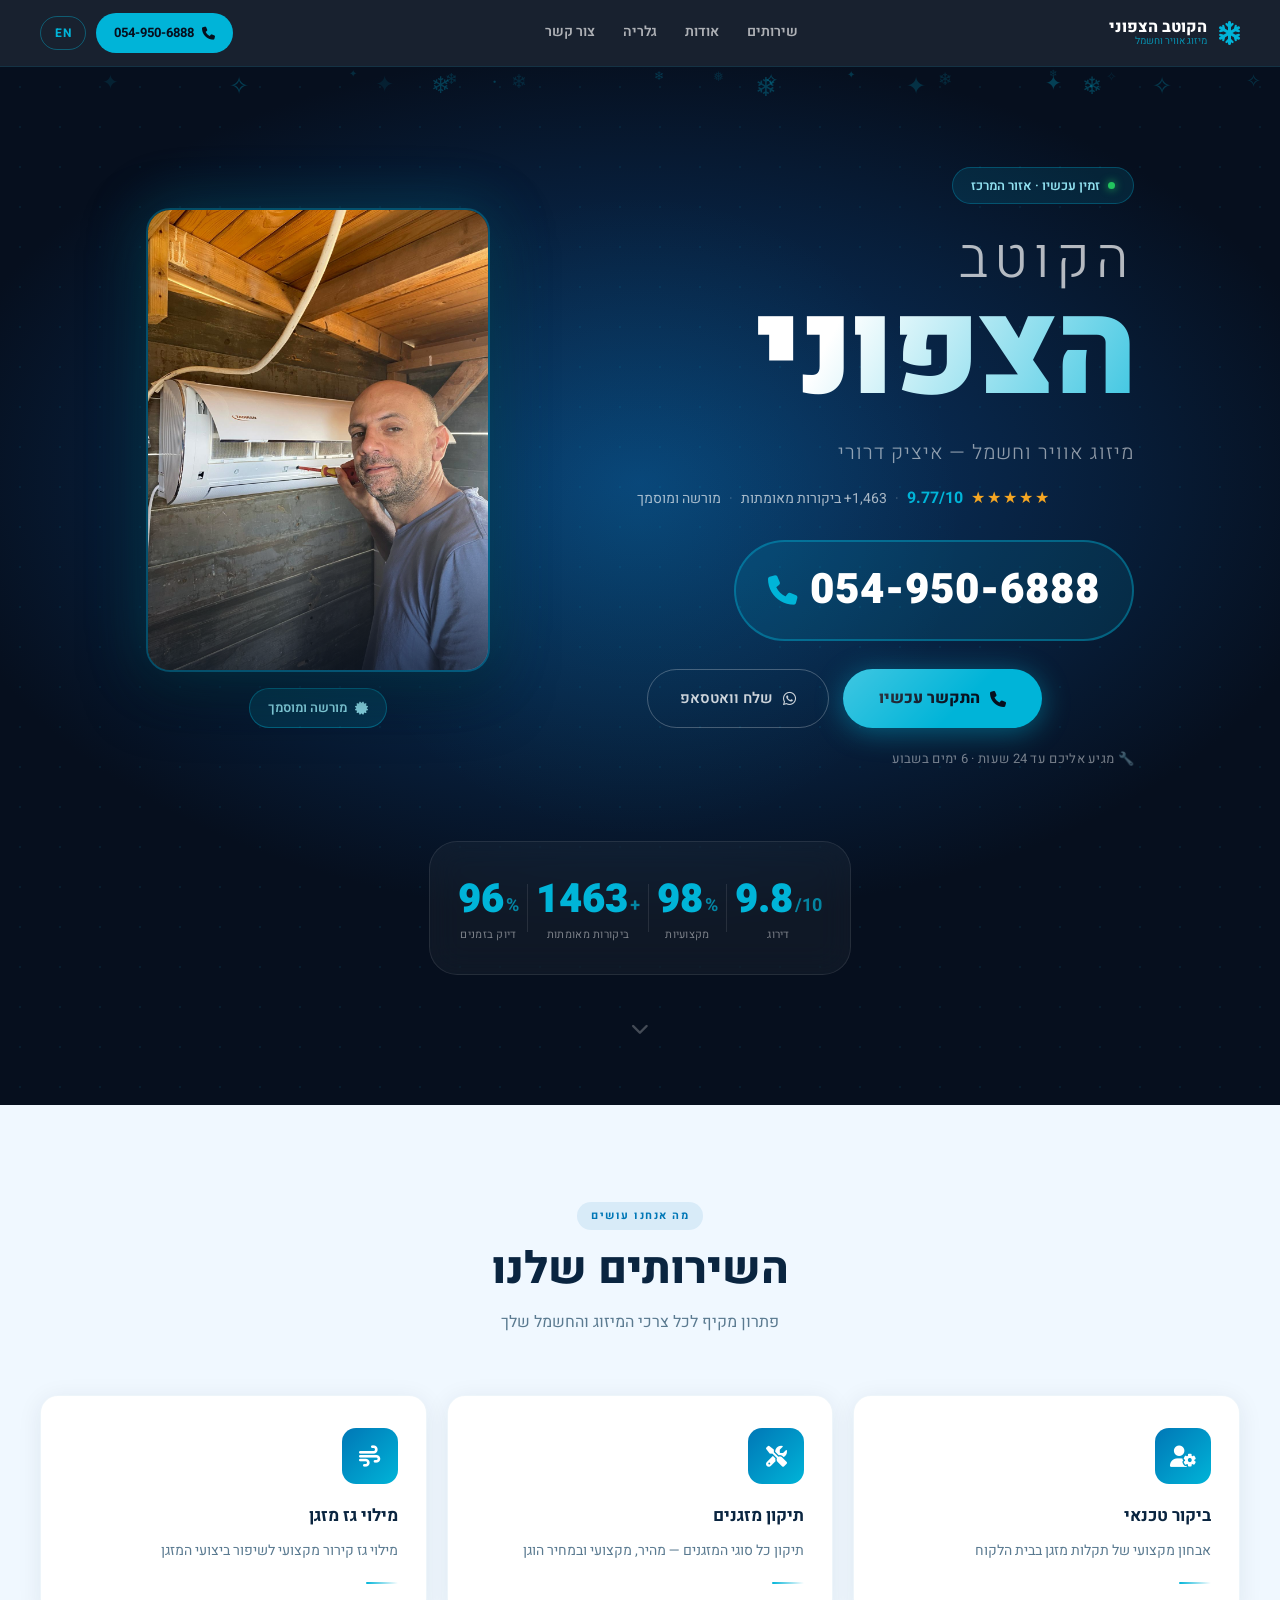
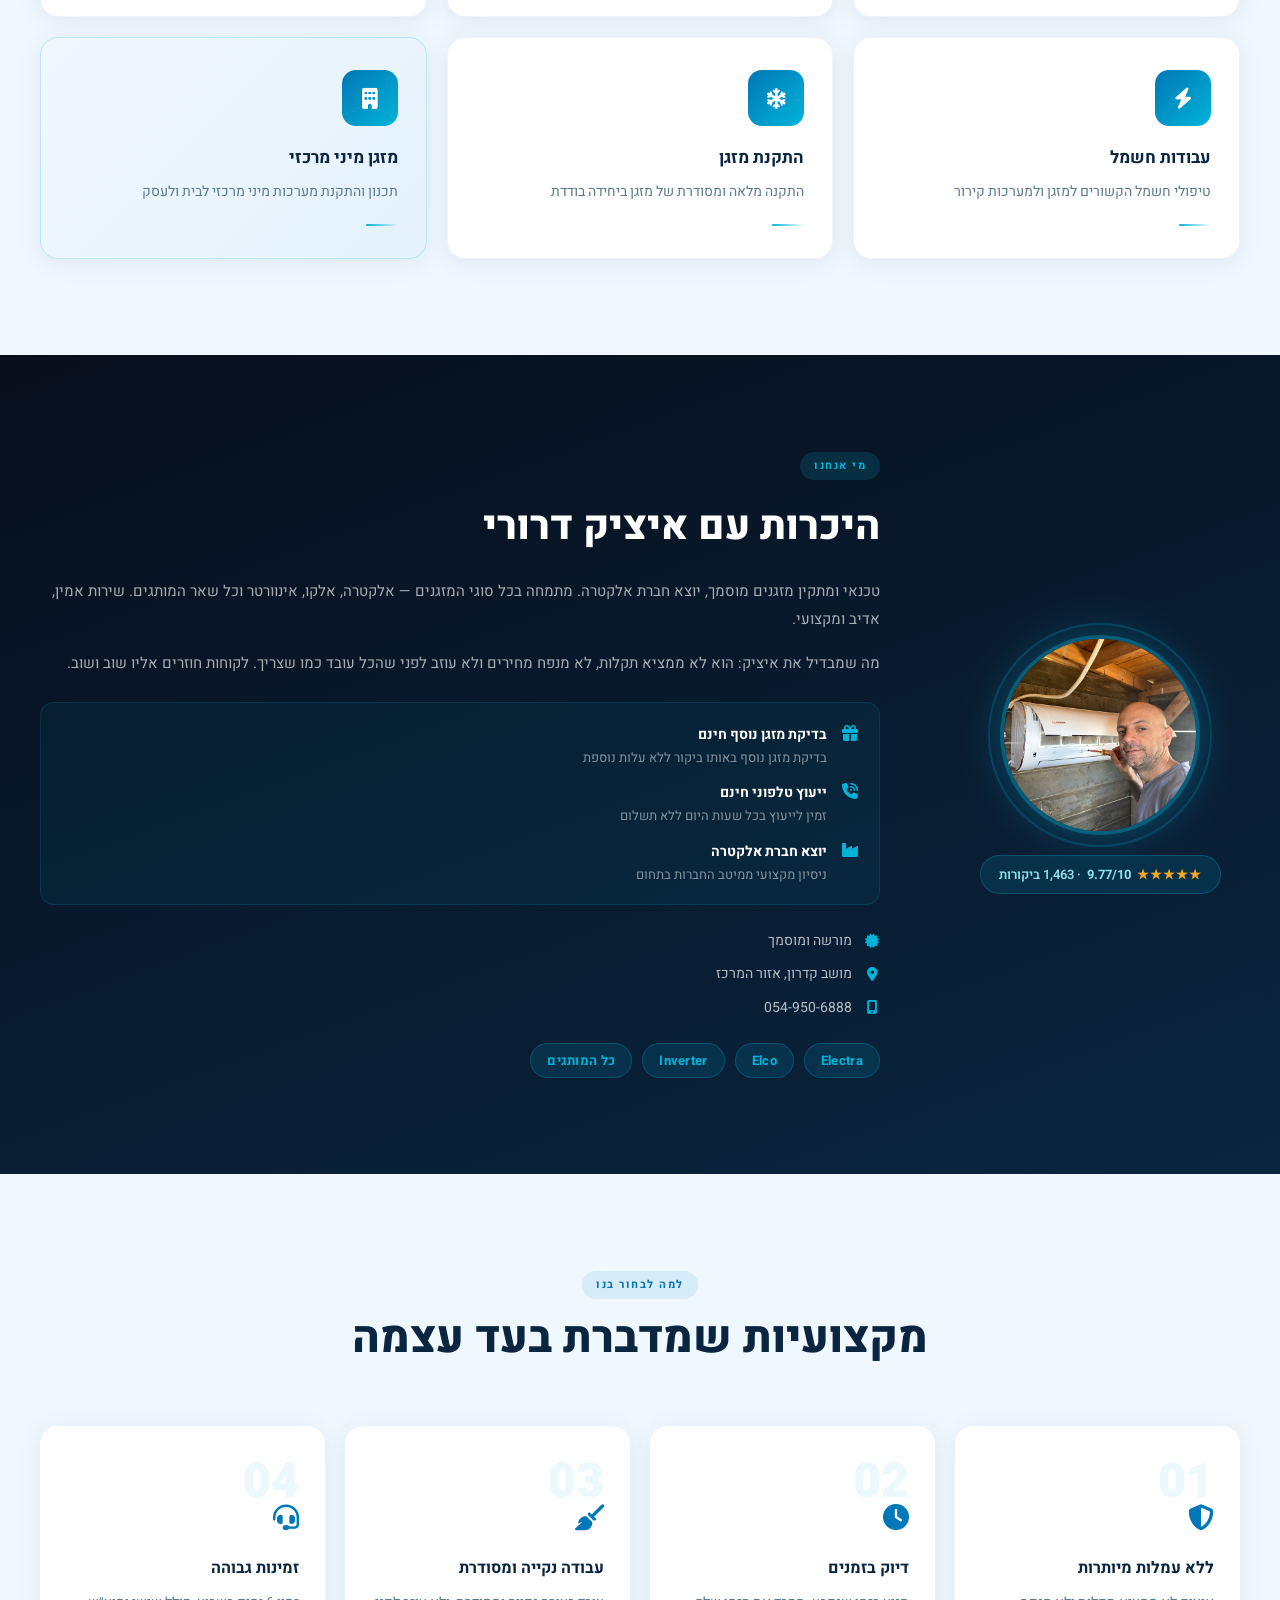
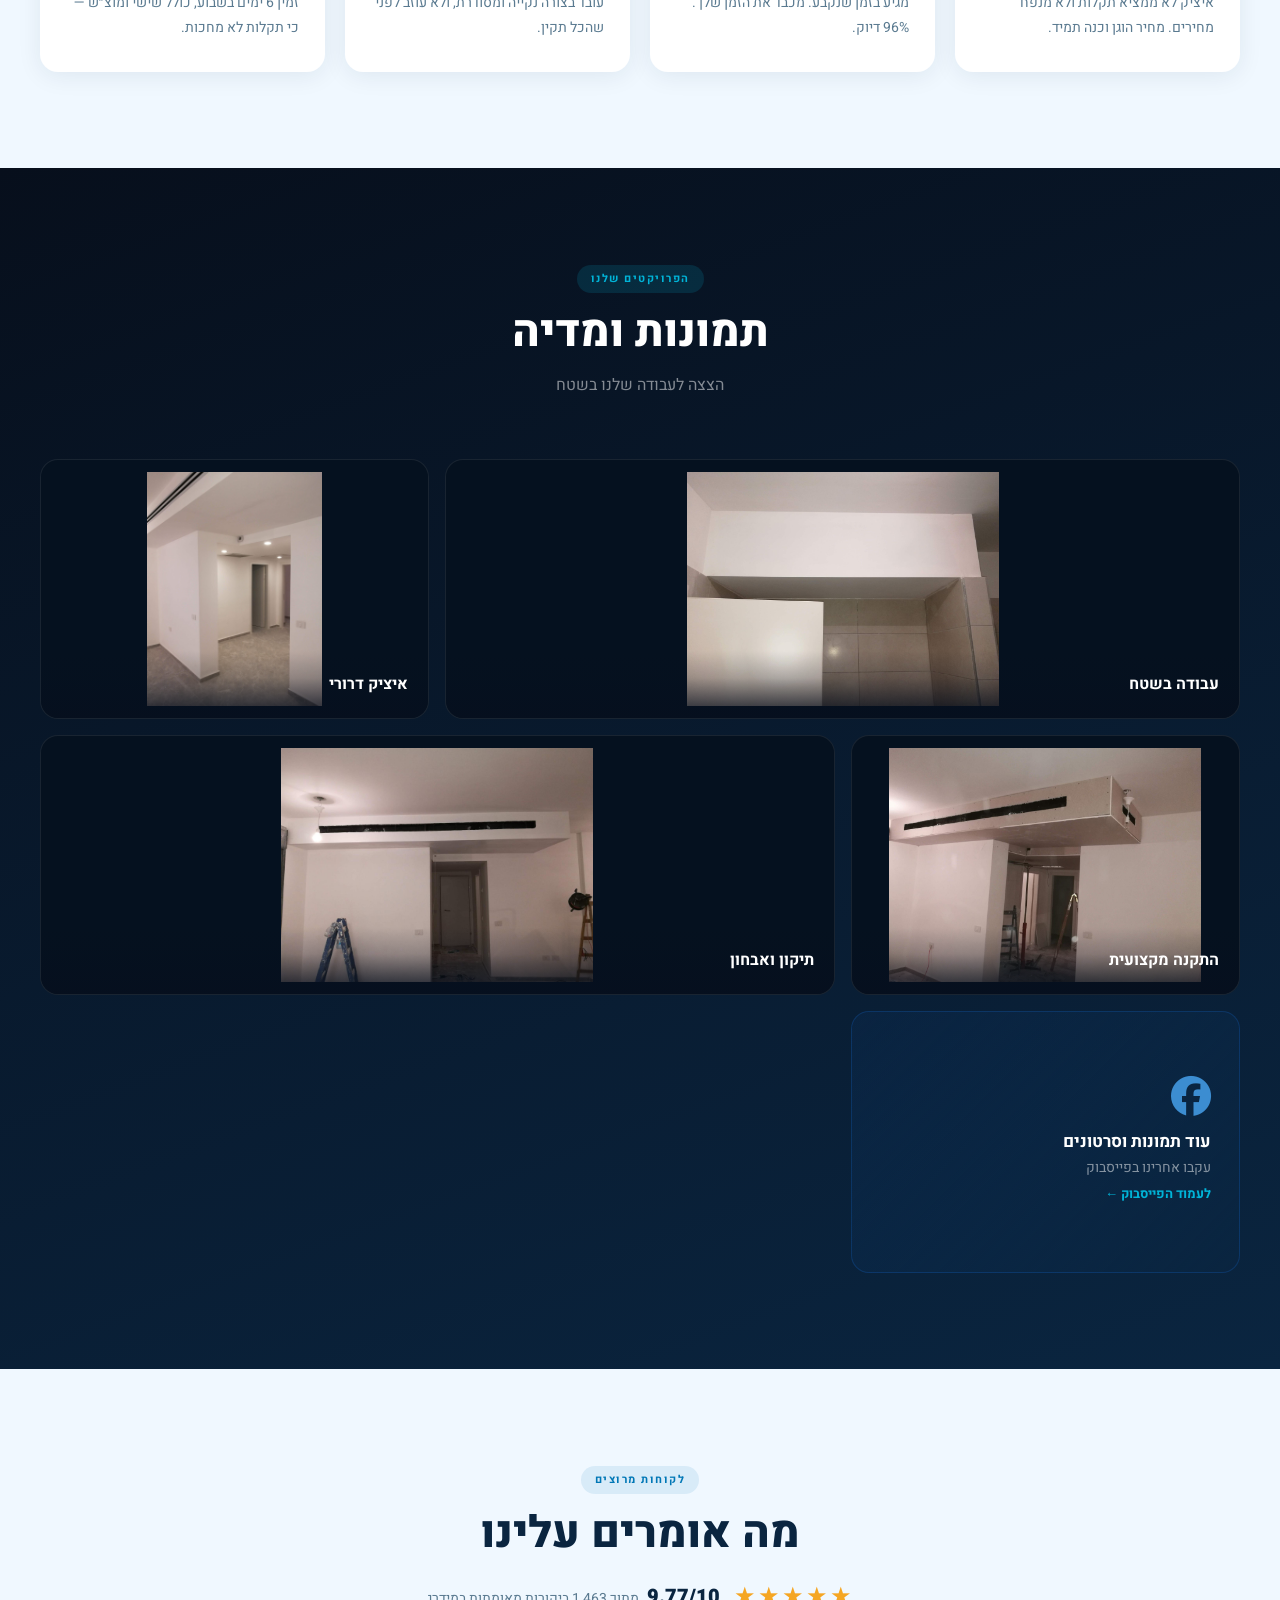
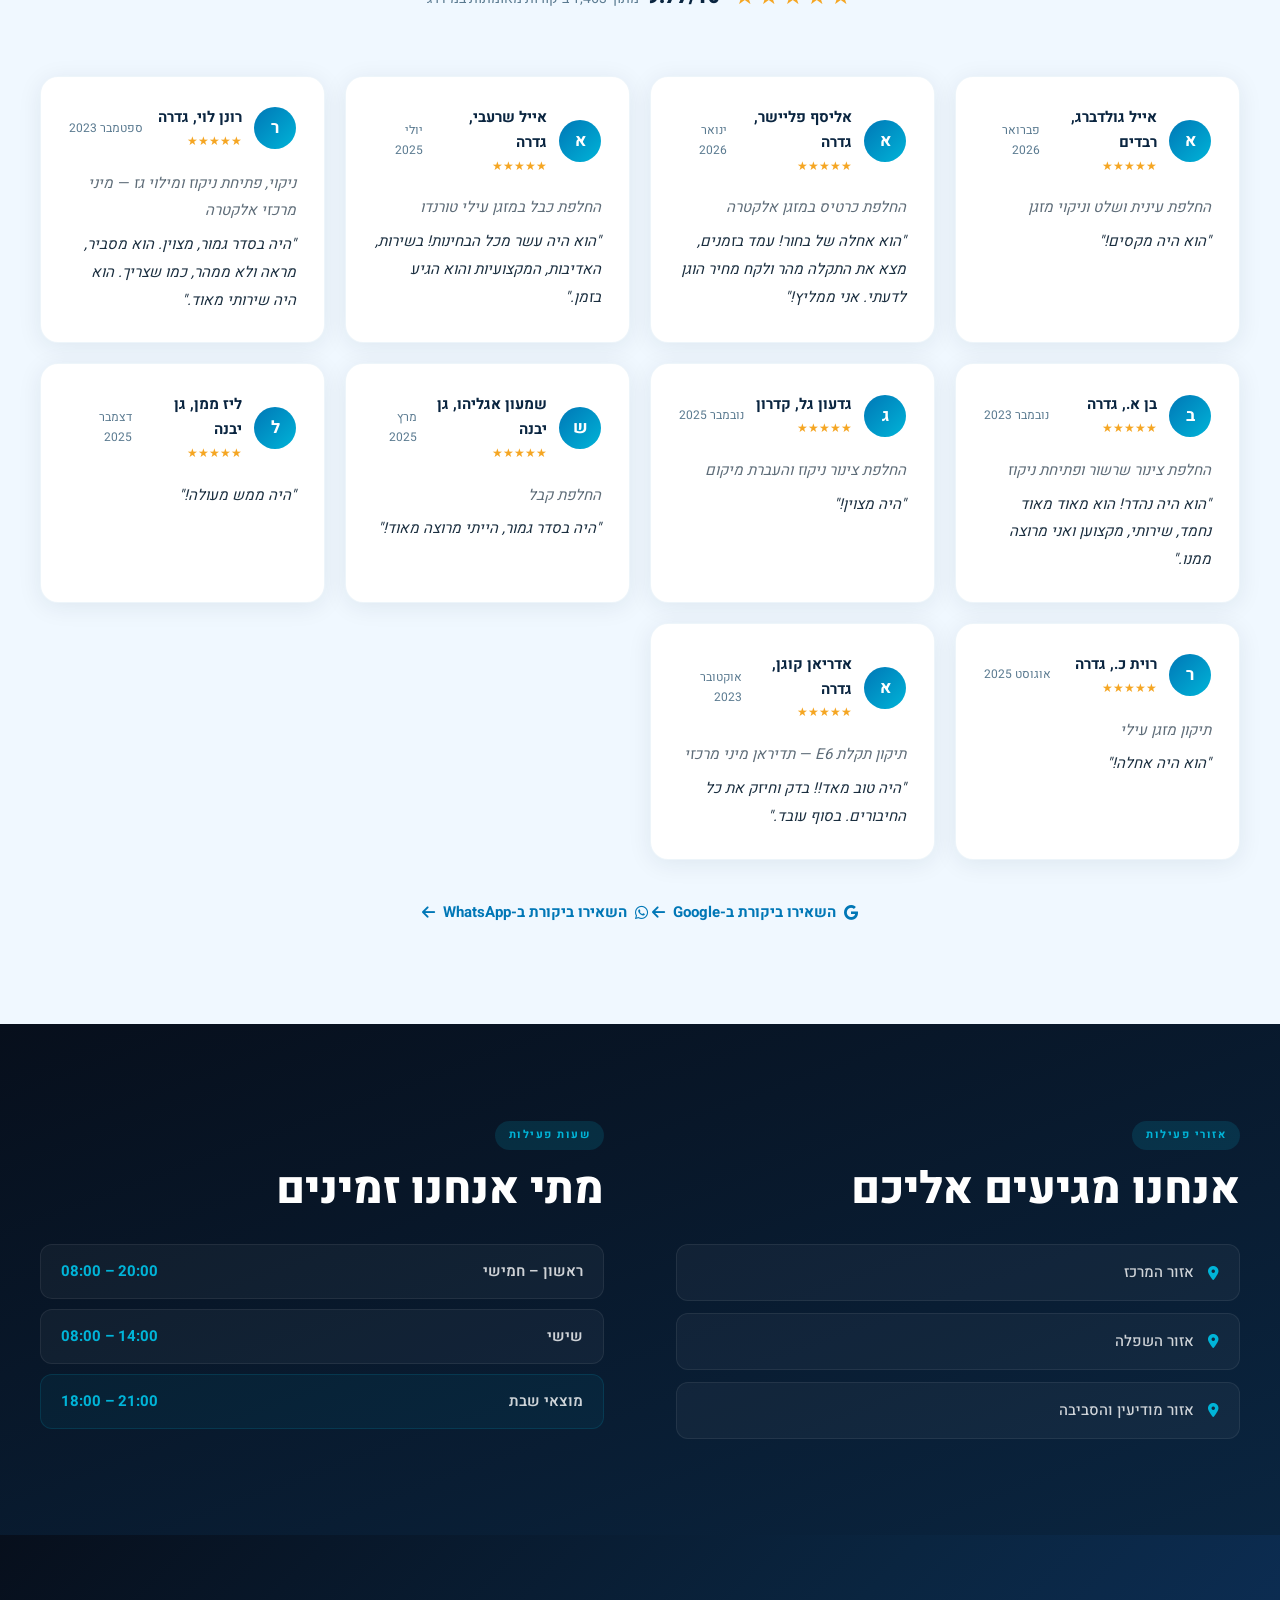
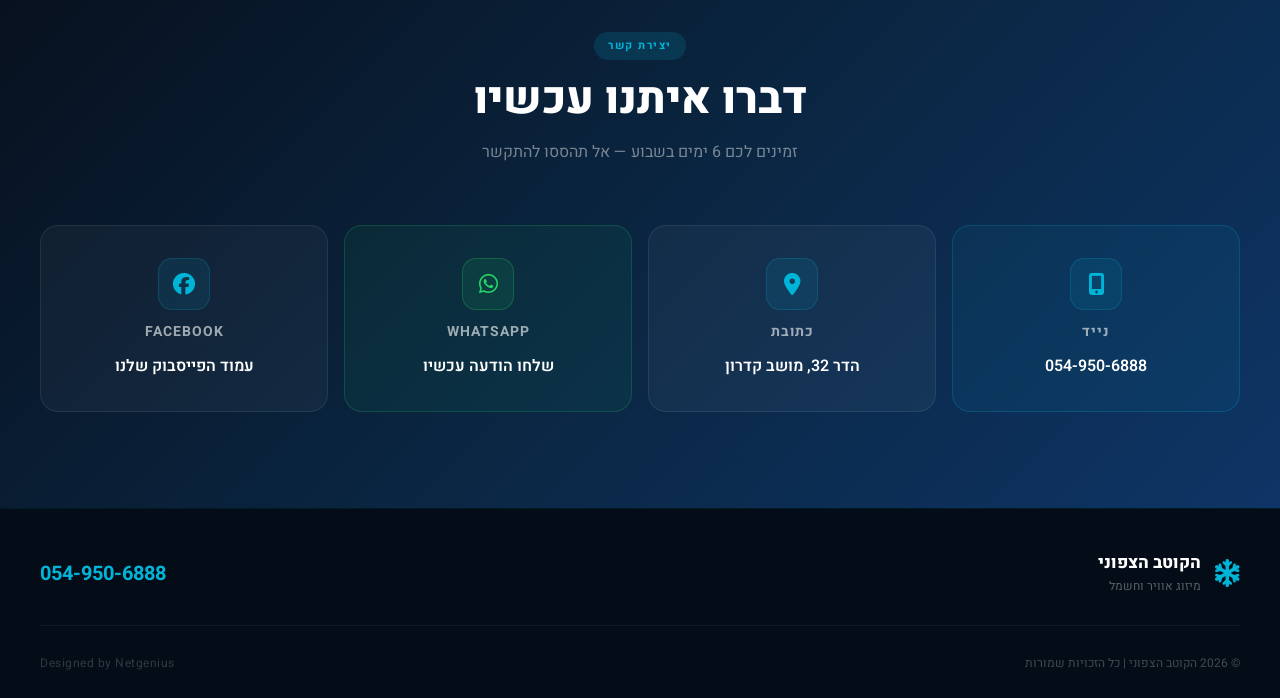
==== commit 9610083e: "Remove Sharon area from service area list and hero badge Co-Authored-By: Claude Sonnet 4.6 <noreply@" ====
--- a/index.html
+++ b/index.html
@@ -60,7 +60,7 @@
         <div class="hero-content">
             <div class="hero-badge">
                 <span class="badge-dot"></span>
-                <span data-he="זמין עכשיו · אזור המרכז והשרון" data-en="Available Now · Central Region">זמין עכשיו · אזור המרכז והשרון</span>
+                <span data-he="זמין עכשיו · אזור המרכז" data-en="Available Now · Central Region">זמין עכשיו · אזור המרכז</span>
             </div>
             <h1 class="hero-title">
                 <span class="hero-title-top" data-he="הקוטב" data-en="The">הקוטב</span>
@@ -507,7 +507,7 @@
                 </div>
                 <ul class="area-list">
                     <li><i class="fas fa-location-dot"></i><span data-he="אזור המרכז" data-en="Central Region">אזור המרכז</span></li>
-                    <li><i class="fas fa-location-dot"></i><span data-he="אזור השרון" data-en="Sharon Area">אזור השרון</span></li>
+
                     <li><i class="fas fa-location-dot"></i><span data-he="אזור השפלה" data-en="Shephelah Area">אזור השפלה</span></li>
                     <li><i class="fas fa-location-dot"></i><span data-he="אזור מודיעין והסביבה" data-en="Modi'in & Surroundings">אזור מודיעין והסביבה</span></li>
                 </ul>
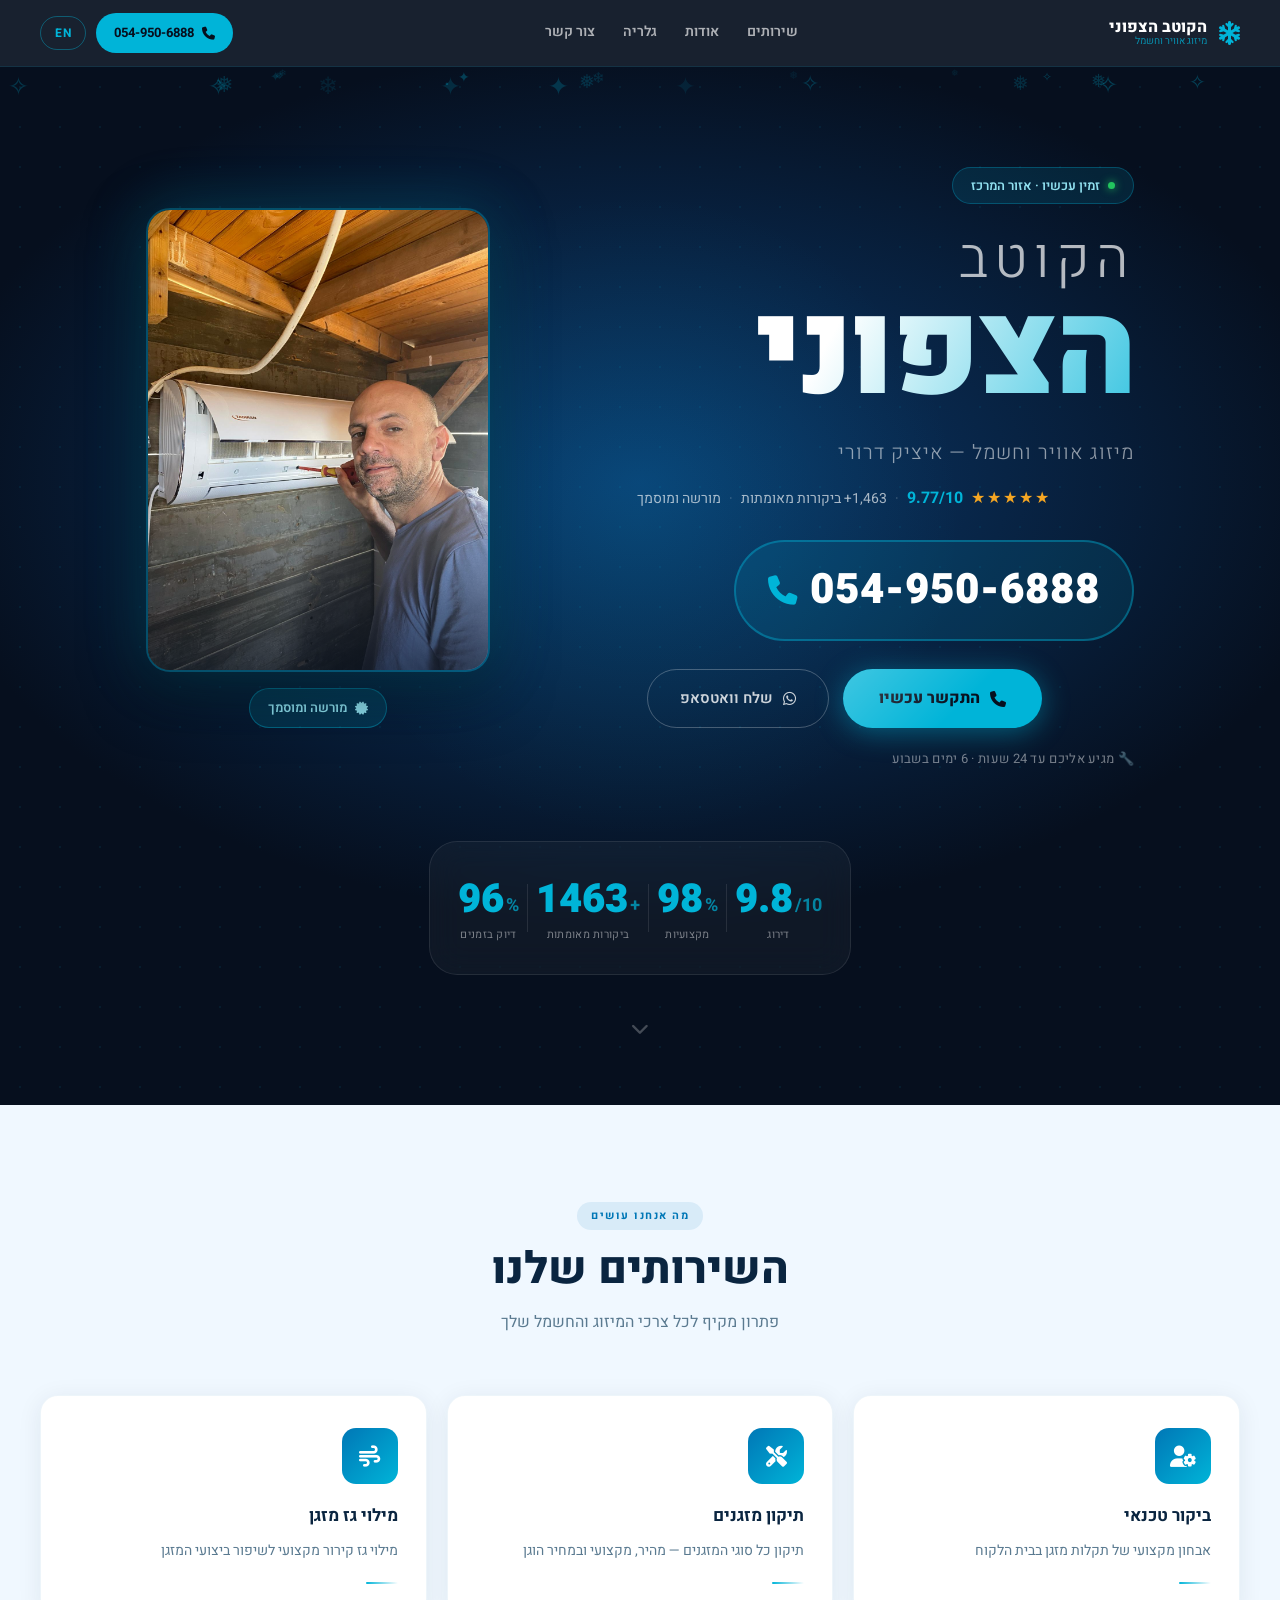
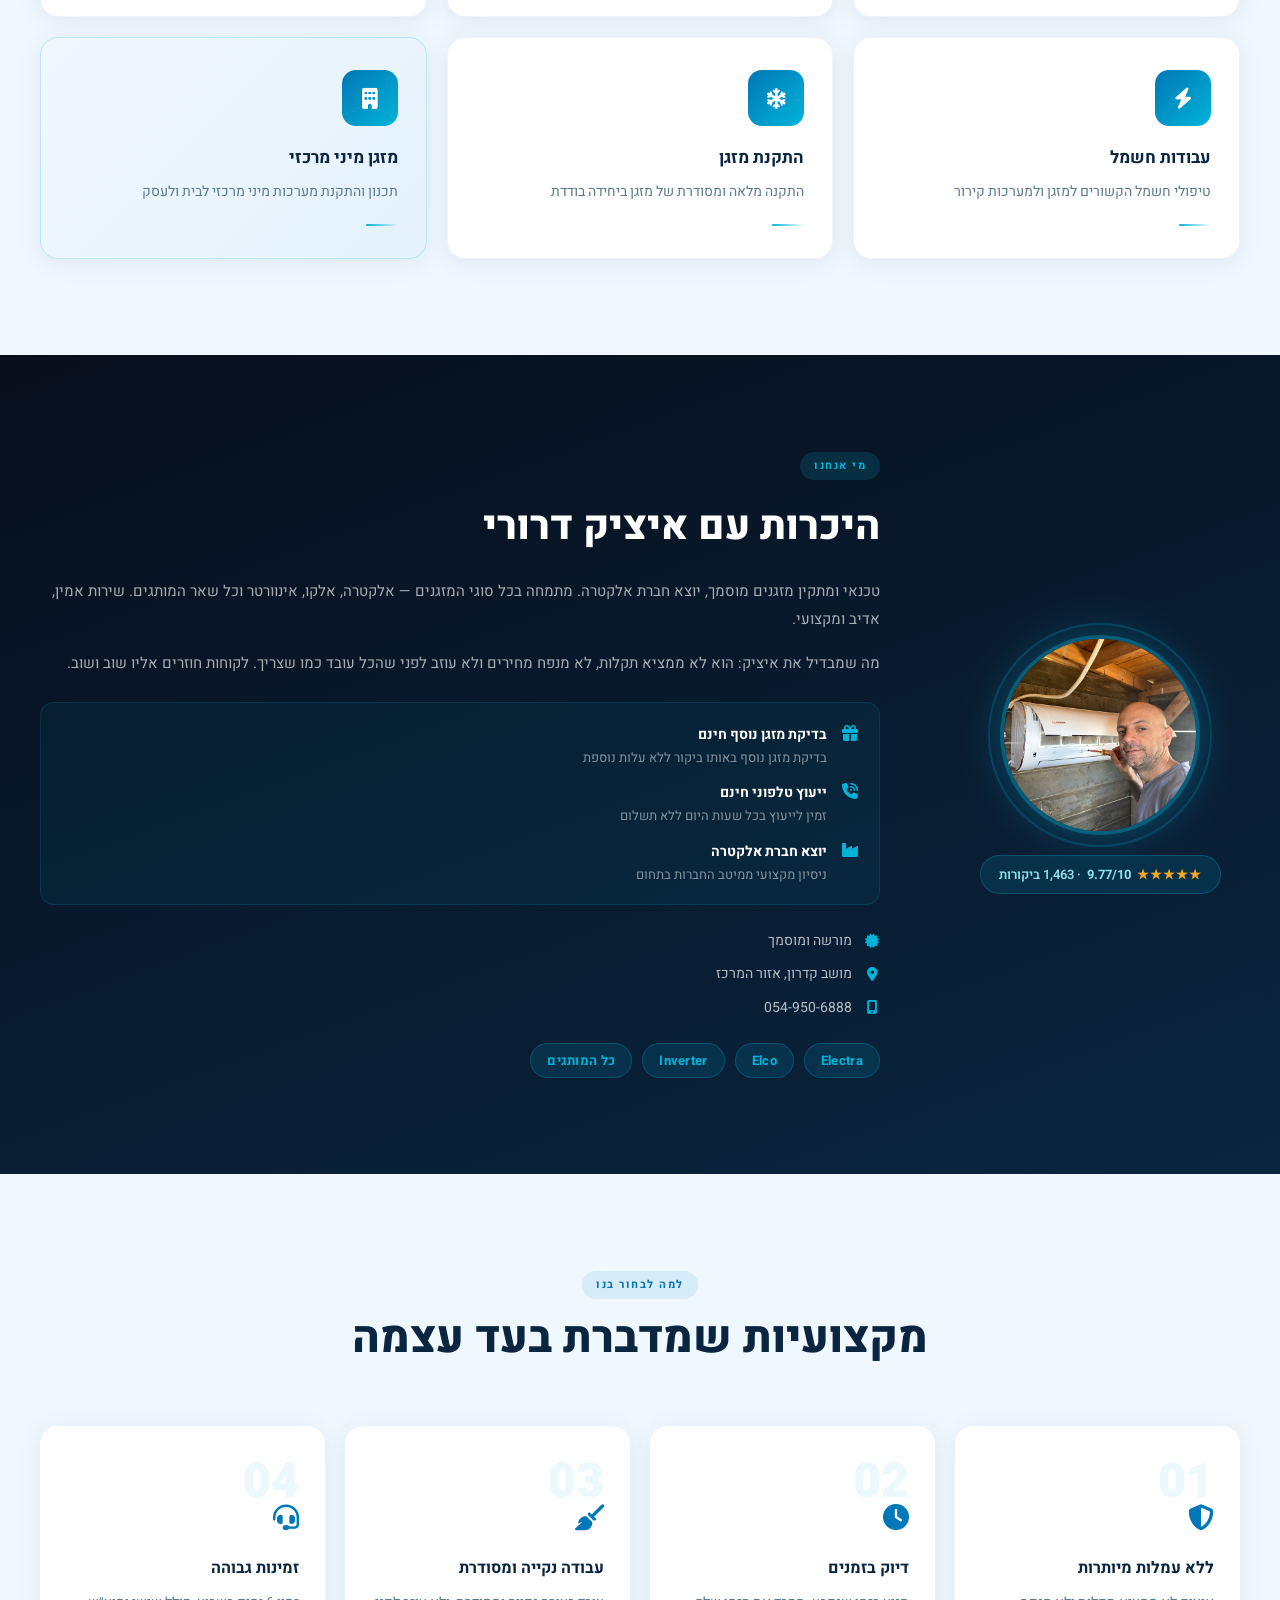
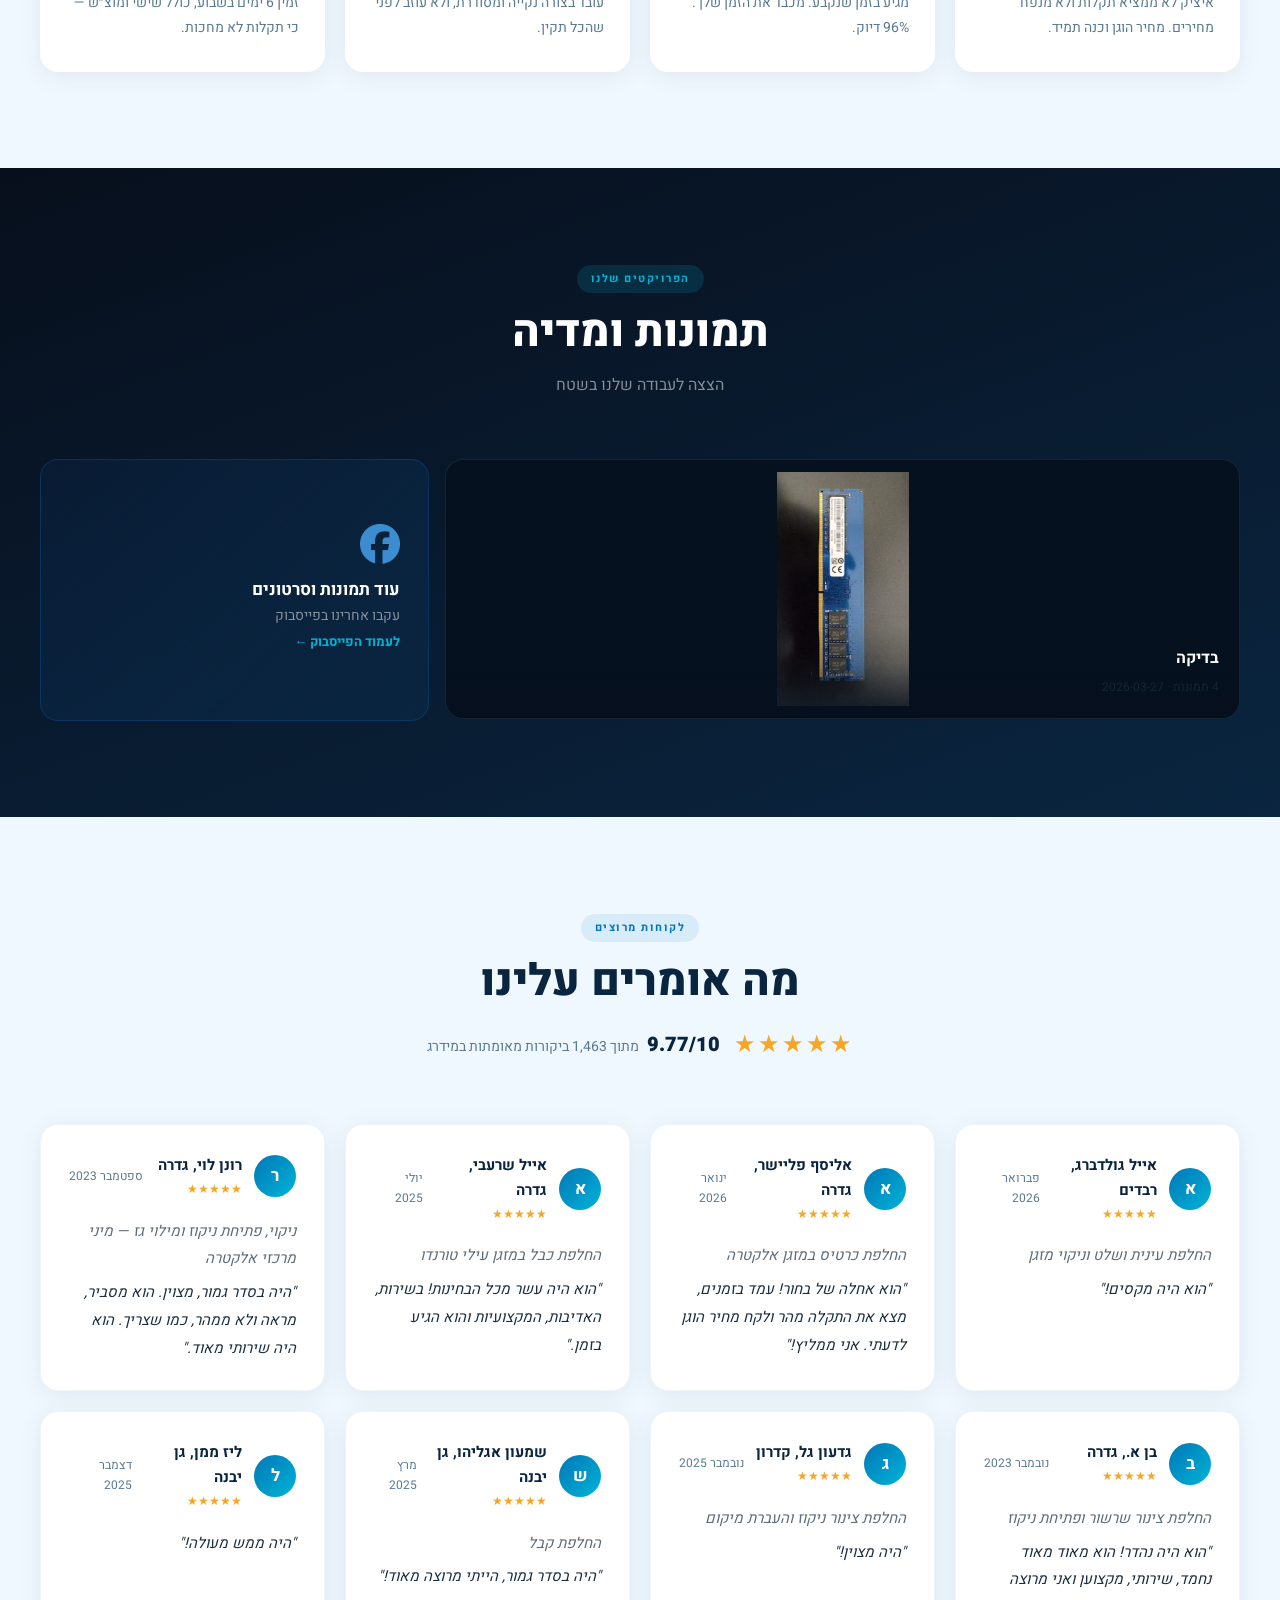
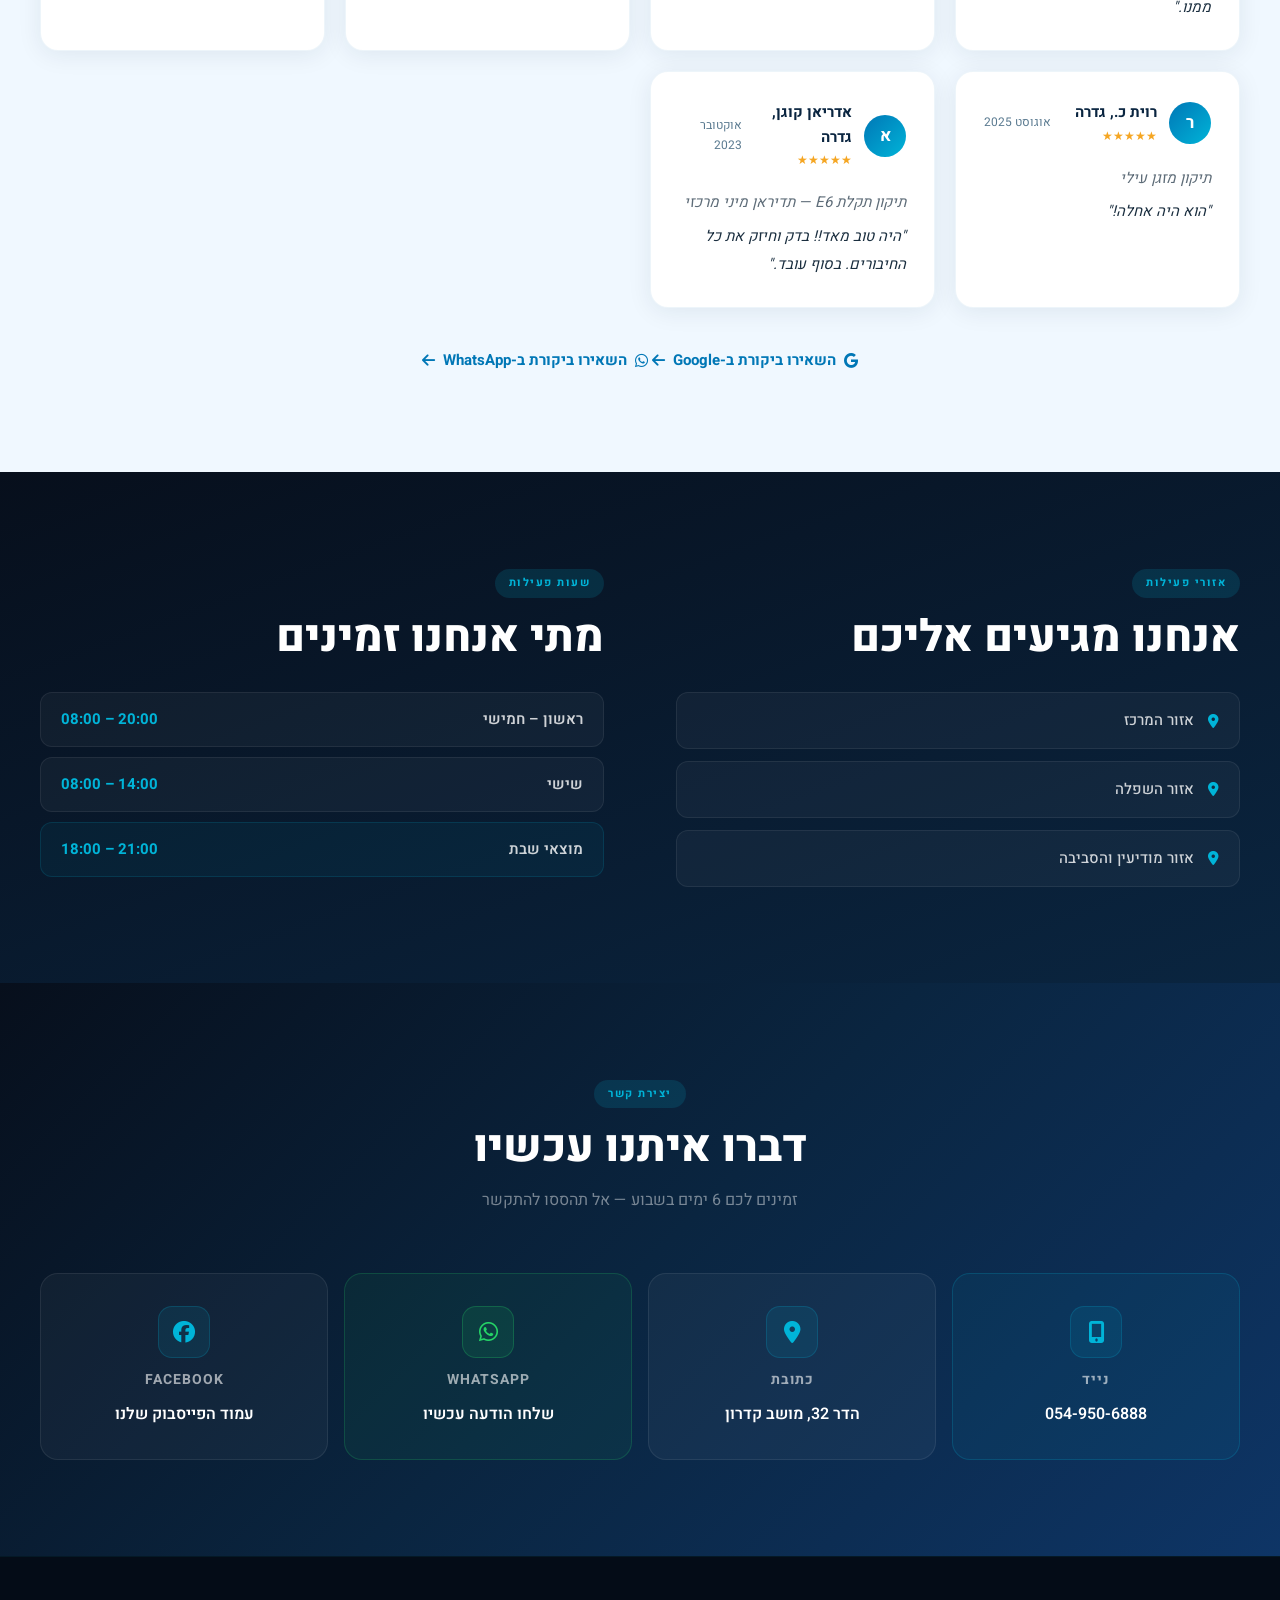
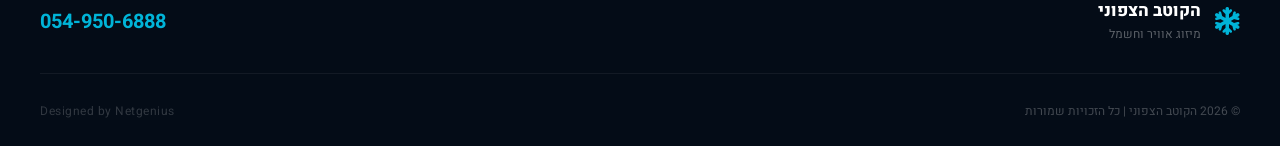
==== commit 381e3653: "feat: dynamic gallery from gallery.json + project modal" ====
--- a/index.html
+++ b/index.html
@@ -301,36 +301,26 @@
             <h2 data-he="תמונות ומדיה" data-en="Photos & Media">תמונות ומדיה</h2>
             <p class="section-desc section-desc-light" data-he="הצצה לעבודה שלנו בשטח" data-en="A glimpse of our work in the field">הצצה לעבודה שלנו בשטח</p>
         </div>
-        <div class="gallery-grid">
-
+
+        <!-- Dynamic gallery from gallery.json -->
+        <div class="gallery-grid" id="dynamicGallery">
+            <!-- Fallback static images shown until JS loads -->
             <div class="gallery-card gallery-card-img gallery-card-large">
                 <img src="assets/img/hakotev-1.jpg" alt="עבודת מזגנים - הקוטב הצפוני" class="gallery-real-img" loading="lazy">
-                <div class="gallery-img-overlay">
-                    <h3 data-he="עבודה בשטח" data-en="Field Work">עבודה בשטח</h3>
-                </div>
-            </div>
-
+                <div class="gallery-img-overlay"><h3 data-he="עבודה בשטח" data-en="Field Work">עבודה בשטח</h3></div>
+            </div>
             <div class="gallery-card gallery-card-img">
                 <img src="assets/img/hakotev-4.jpg" alt="איציק דרורי - טכנאי מזגנים" class="gallery-real-img" loading="lazy">
-                <div class="gallery-img-overlay">
-                    <h3 data-he="איציק דרורי" data-en="Itzik Drori">איציק דרורי</h3>
-                </div>
-            </div>
-
+                <div class="gallery-img-overlay"><h3 data-he="איציק דרורי" data-en="Itzik Drori">איציק דרורי</h3></div>
+            </div>
             <div class="gallery-card gallery-card-img">
                 <img src="assets/img/hakotev-2.jpg" alt="התקנת מזגן" class="gallery-real-img" loading="lazy">
-                <div class="gallery-img-overlay">
-                    <h3 data-he="התקנה מקצועית" data-en="Professional Installation">התקנה מקצועית</h3>
-                </div>
-            </div>
-
+                <div class="gallery-img-overlay"><h3 data-he="התקנה מקצועית" data-en="Professional Installation">התקנה מקצועית</h3></div>
+            </div>
             <div class="gallery-card gallery-card-img gallery-card-large">
                 <img src="assets/img/hakotev-3.jpg" alt="תיקון מזגן" class="gallery-real-img" loading="lazy">
-                <div class="gallery-img-overlay">
-                    <h3 data-he="תיקון ואבחון" data-en="Repair & Diagnosis">תיקון ואבחון</h3>
-                </div>
-            </div>
-
+                <div class="gallery-img-overlay"><h3 data-he="תיקון ואבחון" data-en="Repair & Diagnosis">תיקון ואבחון</h3></div>
+            </div>
             <a href="https://www.facebook.com/people/%D7%90%D7%99%D7%A6%D7%99%D7%A7-%D7%93%D7%A8%D7%95%D7%A8%D7%99-%D7%94%D7%A7%D7%95%D7%98%D7%91-%D7%94%D7%A6%D7%A4%D7%95%D7%A0%D7%99-%D7%9E%D7%99%D7%96%D7%95%D7%92-%D7%90%D7%95%D7%99%D7%A8-%D7%95%D7%97%D7%A9%D7%9E%D7%9C/100064091231168/" target="_blank" rel="noopener" class="gallery-card gallery-fb-card">
                 <div class="gallery-card-inner gallery-card-inner-full fb-link">
                     <i class="fab fa-facebook fb-big-icon"></i>
@@ -341,7 +331,16 @@
                     </div>
                 </div>
             </a>
-
+        </div>
+
+        <!-- Project lightbox modal -->
+        <div id="projectModal" class="project-modal" style="display:none">
+            <div class="project-modal-backdrop" onclick="closeProjectModal()"></div>
+            <div class="project-modal-inner">
+                <button class="project-modal-close" onclick="closeProjectModal()">✕</button>
+                <h3 id="projectModalTitle"></h3>
+                <div class="project-modal-grid" id="projectModalGrid"></div>
+            </div>
         </div>
     </div>
 </section>
@@ -590,5 +589,78 @@
 </footer>
 
 <script src="script.js"></script>
+<script>
+// ── Dynamic Gallery from gallery.json ──────────────────────────────────────
+(async function loadGallery() {
+    try {
+        const res = await fetch('assets/img/projects/gallery.json?v=' + Date.now());
+        const projects = await res.json();
+        if (!projects || !projects.length) return; // keep fallback
+
+        const container = document.getElementById('dynamicGallery');
+        const lang = document.documentElement.lang || 'he';
+
+        let html = '';
+        projects.forEach((project, i) => {
+            const isLarge = i === 0; // newest project gets large card
+            const coverSrc = 'assets/img/' + project.cover;
+            const photoCount = project.photos.length;
+            const dateStr = project.date || '';
+
+            html += `
+            <div class="gallery-card gallery-card-img ${isLarge ? 'gallery-card-large' : ''}"
+                 style="cursor:pointer"
+                 onclick="openProjectModal('${project.name.replace(/'/g,"\\'")}', ${JSON.stringify(project.photos)})">
+                <img src="${coverSrc}" alt="${project.name} - הקוטב הצפוני" class="gallery-real-img" loading="lazy">
+                <div class="gallery-img-overlay">
+                    <h3>${project.name}</h3>
+                    <span style="font-size:12px;opacity:0.7">${photoCount} תמונות${dateStr ? ' · ' + dateStr : ''}</span>
+                </div>
+            </div>`;
+        });
+
+        // Keep Facebook card at the end
+        html += `
+        <a href="https://www.facebook.com/people/%D7%90%D7%99%D7%A6%D7%99%D7%A7-%D7%93%D7%A8%D7%95%D7%A8%D7%99-%D7%94%D7%A7%D7%95%D7%98%D7%91-%D7%94%D7%A6%D7%A4%D7%95%D7%A0%D7%99-%D7%9E%D7%99%D7%96%D7%95%D7%92-%D7%90%D7%95%D7%99%D7%A8-%D7%95%D7%97%D7%A9%D7%9E%D7%9C/100064091231168/" target="_blank" rel="noopener" class="gallery-card gallery-fb-card">
+            <div class="gallery-card-inner gallery-card-inner-full fb-link">
+                <i class="fab fa-facebook fb-big-icon"></i>
+                <div class="gallery-card-content">
+                    <h3>עוד תמונות וסרטונים</h3>
+                    <p>עקבו אחרינו בפייסבוק</p>
+                    <span class="fb-cta">לעמוד הפייסבוק ←</span>
+                </div>
+            </div>
+        </a>`;
+
+        container.innerHTML = html;
+        // Re-init lightbox for new images
+        if (typeof initGalleryLightbox === 'function') initGalleryLightbox();
+
+    } catch(e) {
+        // Silently keep fallback static images
+    }
+})();
+
+// ── Project Modal (show all photos in a project) ───────────────────────────
+function openProjectModal(name, photos) {
+    document.getElementById('projectModalTitle').textContent = name;
+    const grid = document.getElementById('projectModalGrid');
+    grid.innerHTML = photos.map(p =>
+        `<img src="assets/img/${p}" alt="${name}" loading="lazy" onclick="event.stopPropagation()">`
+    ).join('');
+    const modal = document.getElementById('projectModal');
+    modal.style.display = 'flex';
+    document.body.style.overflow = 'hidden';
+}
+
+function closeProjectModal() {
+    document.getElementById('projectModal').style.display = 'none';
+    document.body.style.overflow = '';
+}
+
+document.addEventListener('keydown', e => {
+    if (e.key === 'Escape') closeProjectModal();
+});
+</script>
 </body>
 </html>
--- a/style.css
+++ b/style.css
@@ -1775,3 +1775,77 @@
     .hero-title-main { letter-spacing: -1px; }
     .contact-grid { grid-template-columns: 1fr 1fr; }
 }
+
+/* ============================================================
+   PROJECT MODAL
+============================================================ */
+.project-modal {
+    position: fixed;
+    inset: 0;
+    z-index: 9500;
+    display: flex;
+    align-items: center;
+    justify-content: center;
+}
+
+.project-modal-backdrop {
+    position: absolute;
+    inset: 0;
+    background: rgba(0,0,0,0.92);
+}
+
+.project-modal-inner {
+    position: relative;
+    z-index: 1;
+    background: #0a2540;
+    border: 1px solid rgba(0,180,216,0.2);
+    border-radius: 20px;
+    padding: 32px;
+    max-width: 90vw;
+    max-height: 85vh;
+    overflow-y: auto;
+    width: 760px;
+}
+
+.project-modal-close {
+    position: absolute;
+    top: 16px;
+    inset-inline-end: 16px;
+    background: rgba(255,255,255,0.1);
+    border: none;
+    color: #fff;
+    font-size: 20px;
+    width: 40px;
+    height: 40px;
+    border-radius: 50%;
+    cursor: pointer;
+    display: flex;
+    align-items: center;
+    justify-content: center;
+}
+
+.project-modal-close:hover { background: rgba(0,180,216,0.4); }
+
+.project-modal-inner h3 {
+    font-size: 22px;
+    font-weight: 700;
+    color: var(--white);
+    margin-bottom: 20px;
+}
+
+.project-modal-grid {
+    display: grid;
+    grid-template-columns: repeat(auto-fill, minmax(200px, 1fr));
+    gap: 12px;
+}
+
+.project-modal-grid img {
+    width: 100%;
+    border-radius: 10px;
+    object-fit: cover;
+    aspect-ratio: 1;
+    cursor: zoom-in;
+    transition: transform 0.2s;
+}
+
+.project-modal-grid img:hover { transform: scale(1.03); }
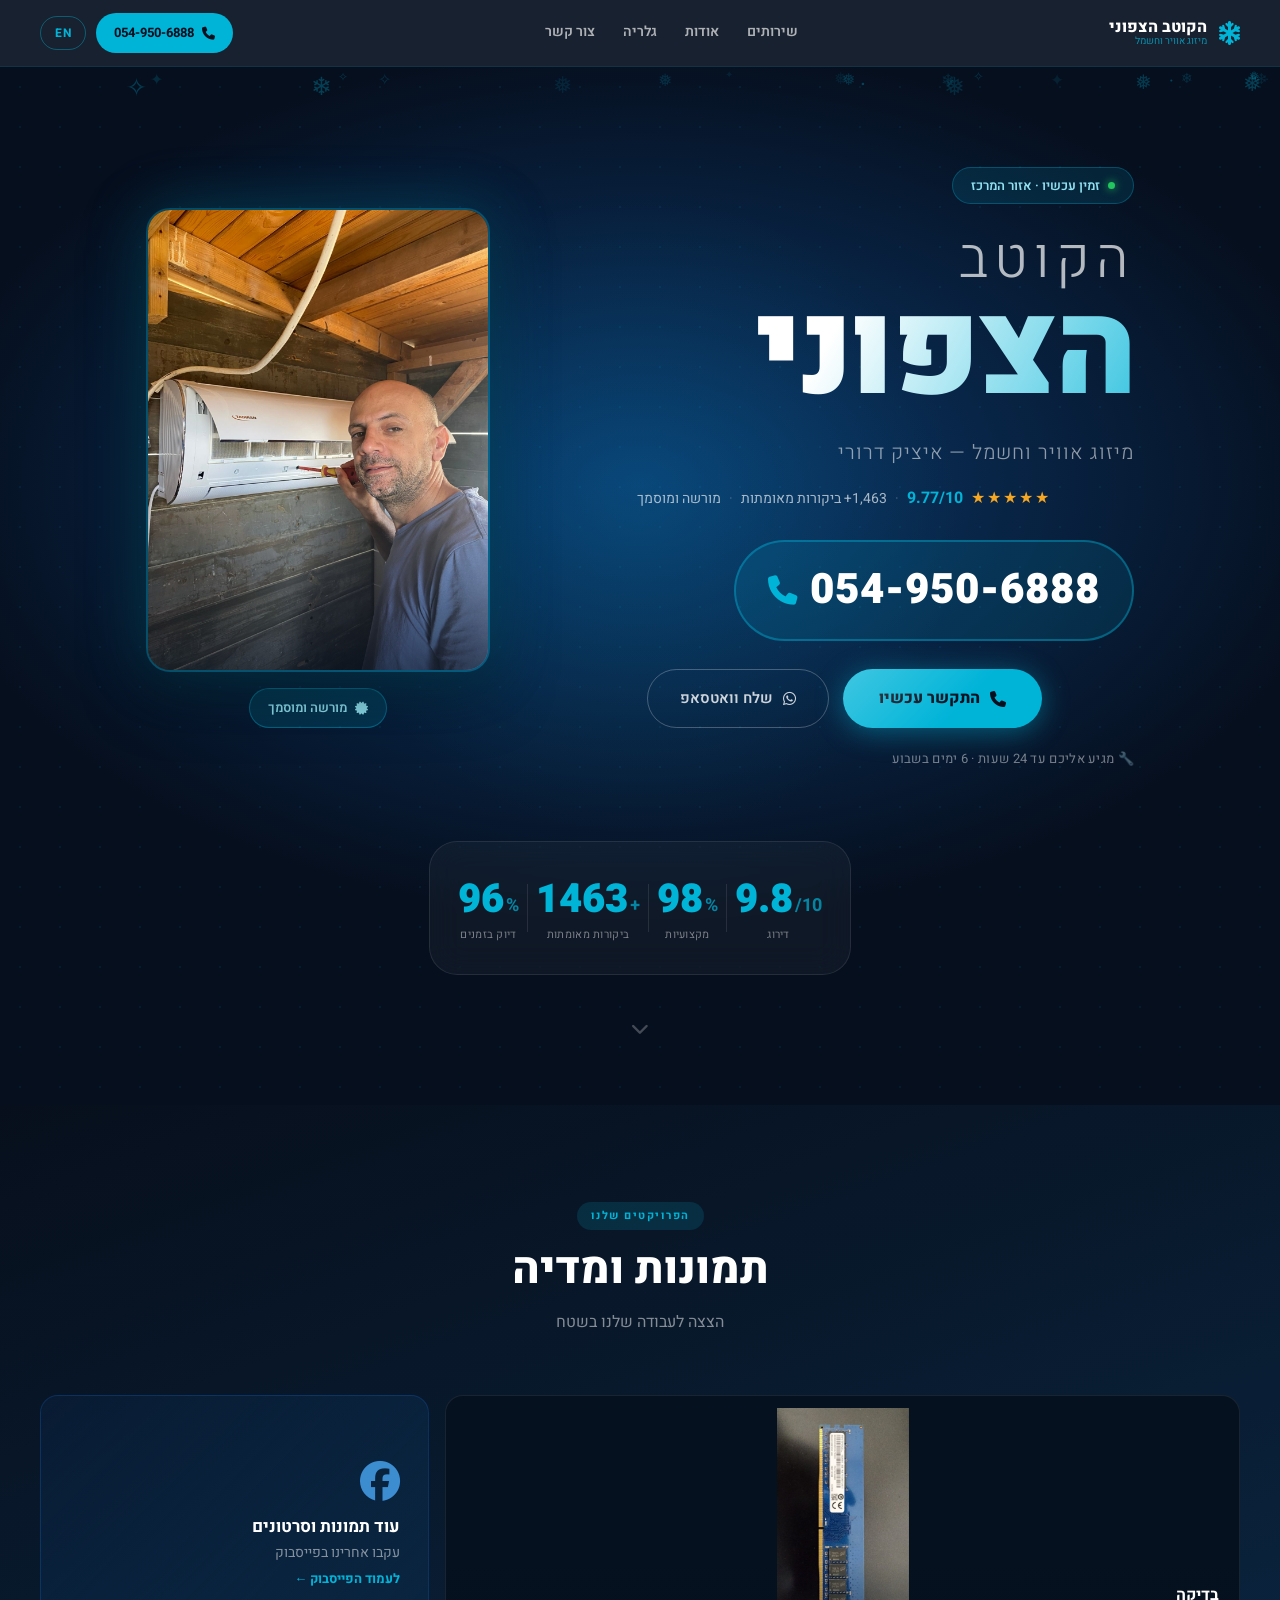
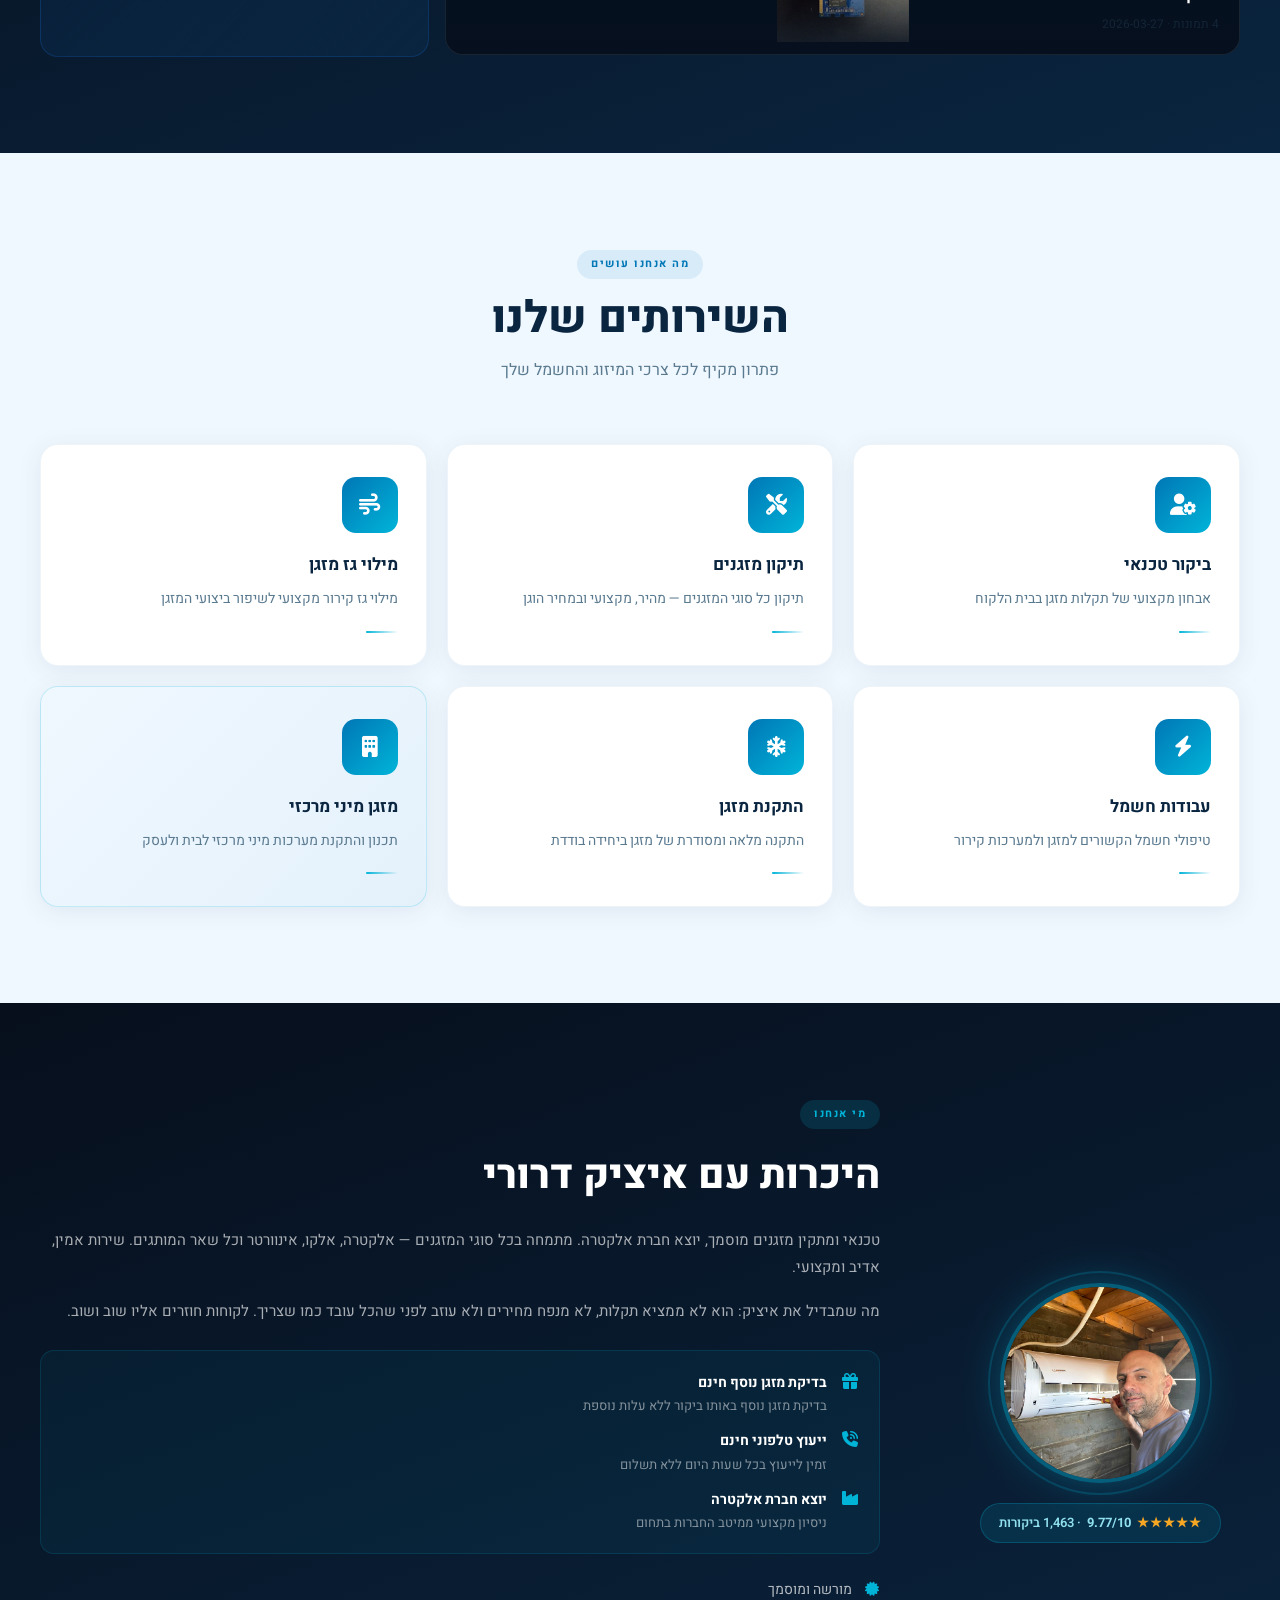
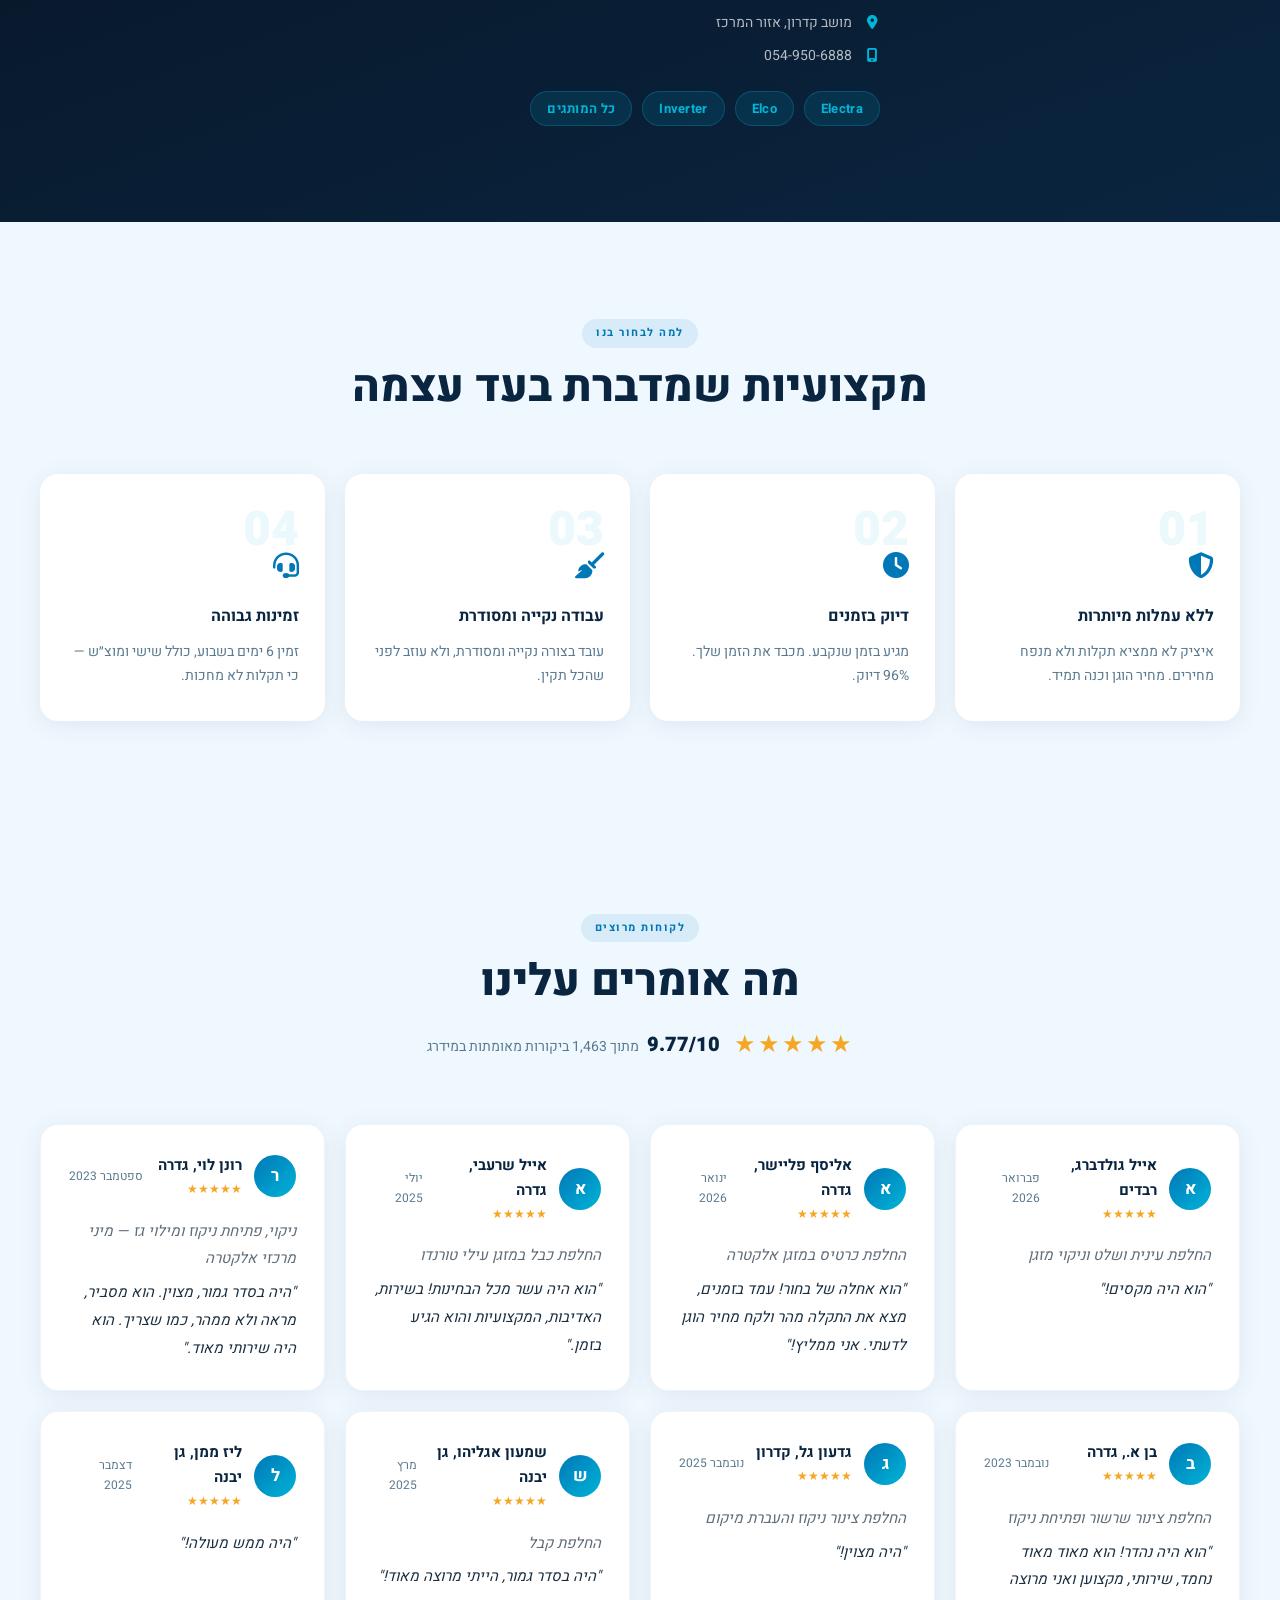
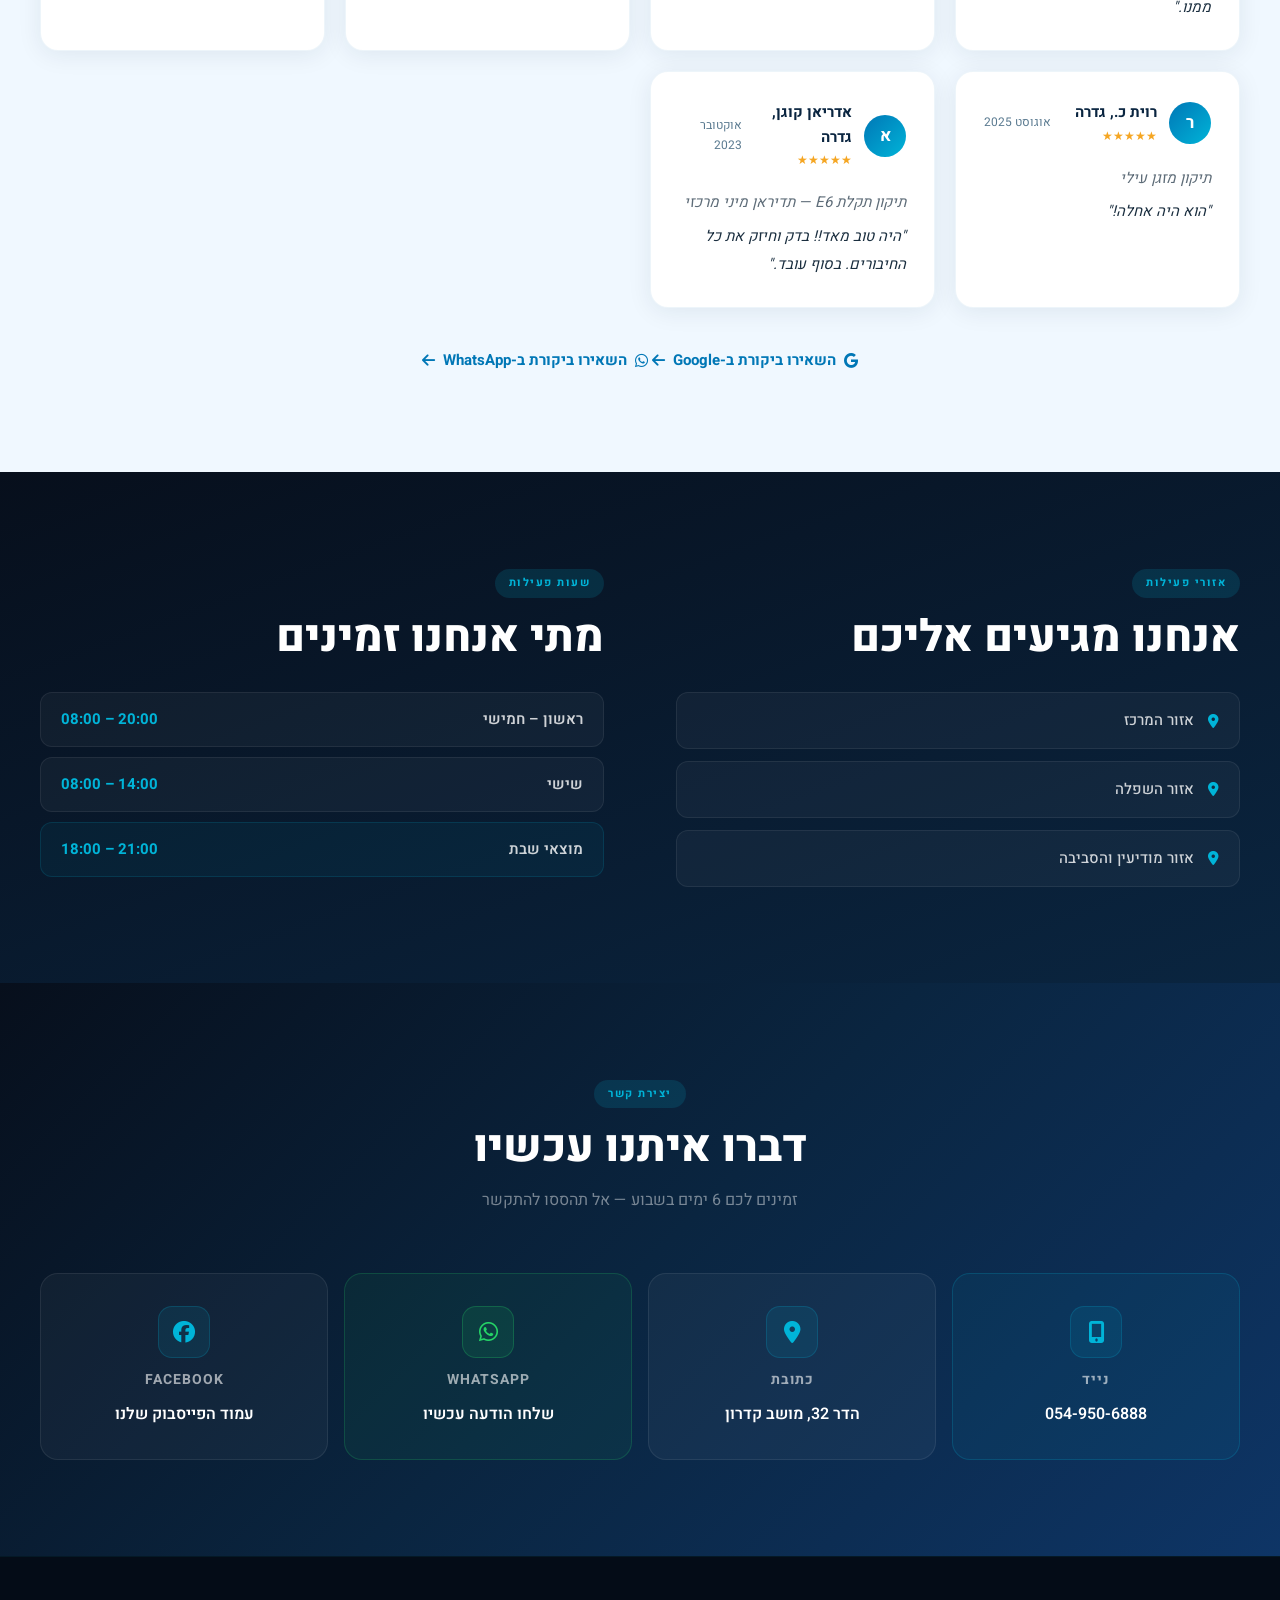
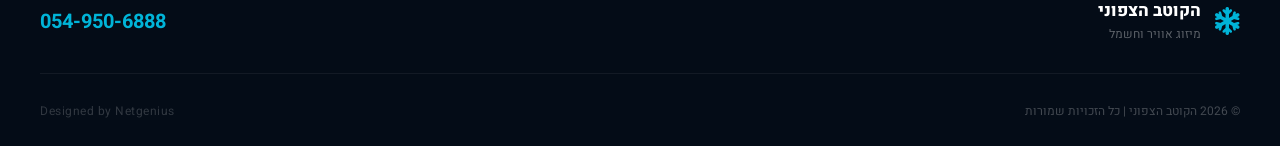
==== commit ef0ddce4: "feat: gallery moved below hero, mobile layout improved" ====
--- a/index.html
+++ b/index.html
@@ -140,6 +140,53 @@
     </div>
 </section>
 
+<!-- GALLERY / MEDIA — moved right below hero -->
+<section class="section section-dark" id="gallery">
+    <div class="container">
+        <div class="section-header">
+            <span class="section-tag section-tag-light" data-he="הפרויקטים שלנו" data-en="Our Work">הפרויקטים שלנו</span>
+            <h2 data-he="תמונות ומדיה" data-en="Photos & Media">תמונות ומדיה</h2>
+            <p class="section-desc section-desc-light" data-he="הצצה לעבודה שלנו בשטח" data-en="A glimpse of our work in the field">הצצה לעבודה שלנו בשטח</p>
+        </div>
+        <div class="gallery-grid" id="dynamicGallery">
+            <div class="gallery-card gallery-card-img gallery-card-large">
+                <img src="assets/img/hakotev-1.jpg" alt="עבודת מזגנים - הקוטב הצפוני" class="gallery-real-img" loading="lazy">
+                <div class="gallery-img-overlay"><h3 data-he="עבודה בשטח" data-en="Field Work">עבודה בשטח</h3></div>
+            </div>
+            <div class="gallery-card gallery-card-img">
+                <img src="assets/img/hakotev-4.jpg" alt="איציק דרורי - טכנאי מזגנים" class="gallery-real-img" loading="lazy">
+                <div class="gallery-img-overlay"><h3 data-he="איציק דרורי" data-en="Itzik Drori">איציק דרורי</h3></div>
+            </div>
+            <div class="gallery-card gallery-card-img">
+                <img src="assets/img/hakotev-2.jpg" alt="התקנת מזגן" class="gallery-real-img" loading="lazy">
+                <div class="gallery-img-overlay"><h3 data-he="התקנה מקצועית" data-en="Professional Installation">התקנה מקצועית</h3></div>
+            </div>
+            <div class="gallery-card gallery-card-img gallery-card-large">
+                <img src="assets/img/hakotev-3.jpg" alt="תיקון מזגן" class="gallery-real-img" loading="lazy">
+                <div class="gallery-img-overlay"><h3 data-he="תיקון ואבחון" data-en="Repair & Diagnosis">תיקון ואבחון</h3></div>
+            </div>
+            <a href="https://www.facebook.com/people/%D7%90%D7%99%D7%A6%D7%99%D7%A7-%D7%93%D7%A8%D7%95%D7%A8%D7%99-%D7%94%D7%A7%D7%95%D7%98%D7%91-%D7%94%D7%A6%D7%A4%D7%95%D7%A0%D7%99-%D7%9E%D7%99%D7%96%D7%95%D7%92-%D7%90%D7%95%D7%99%D7%A8-%D7%95%D7%97%D7%A9%D7%9E%D7%9C/100064091231168/" target="_blank" rel="noopener" class="gallery-card gallery-fb-card">
+                <div class="gallery-card-inner gallery-card-inner-full fb-link">
+                    <i class="fab fa-facebook fb-big-icon"></i>
+                    <div class="gallery-card-content">
+                        <h3 data-he="עוד תמונות וסרטונים" data-en="More Photos & Videos">עוד תמונות וסרטונים</h3>
+                        <p data-he="עקבו אחרינו בפייסבוק" data-en="Follow us on Facebook">עקבו אחרינו בפייסבוק</p>
+                        <span class="fb-cta" data-he="לעמוד הפייסבוק ←" data-en="Visit Facebook Page →">לעמוד הפייסבוק ←</span>
+                    </div>
+                </div>
+            </a>
+        </div>
+        <div id="projectModal" class="project-modal" style="display:none">
+            <div class="project-modal-backdrop" onclick="closeProjectModal()"></div>
+            <div class="project-modal-inner">
+                <button class="project-modal-close" onclick="closeProjectModal()">✕</button>
+                <h3 id="projectModalTitle"></h3>
+                <div class="project-modal-grid" id="projectModalGrid"></div>
+            </div>
+        </div>
+    </div>
+</section>
+
 <!-- SERVICES -->
 <section class="section" id="services">
     <div class="container">
@@ -293,58 +340,6 @@
     </div>
 </section>
 
-<!-- GALLERY / MEDIA -->
-<section class="section section-dark" id="gallery">
-    <div class="container">
-        <div class="section-header">
-            <span class="section-tag section-tag-light" data-he="הפרויקטים שלנו" data-en="Our Work">הפרויקטים שלנו</span>
-            <h2 data-he="תמונות ומדיה" data-en="Photos & Media">תמונות ומדיה</h2>
-            <p class="section-desc section-desc-light" data-he="הצצה לעבודה שלנו בשטח" data-en="A glimpse of our work in the field">הצצה לעבודה שלנו בשטח</p>
-        </div>
-
-        <!-- Dynamic gallery from gallery.json -->
-        <div class="gallery-grid" id="dynamicGallery">
-            <!-- Fallback static images shown until JS loads -->
-            <div class="gallery-card gallery-card-img gallery-card-large">
-                <img src="assets/img/hakotev-1.jpg" alt="עבודת מזגנים - הקוטב הצפוני" class="gallery-real-img" loading="lazy">
-                <div class="gallery-img-overlay"><h3 data-he="עבודה בשטח" data-en="Field Work">עבודה בשטח</h3></div>
-            </div>
-            <div class="gallery-card gallery-card-img">
-                <img src="assets/img/hakotev-4.jpg" alt="איציק דרורי - טכנאי מזגנים" class="gallery-real-img" loading="lazy">
-                <div class="gallery-img-overlay"><h3 data-he="איציק דרורי" data-en="Itzik Drori">איציק דרורי</h3></div>
-            </div>
-            <div class="gallery-card gallery-card-img">
-                <img src="assets/img/hakotev-2.jpg" alt="התקנת מזגן" class="gallery-real-img" loading="lazy">
-                <div class="gallery-img-overlay"><h3 data-he="התקנה מקצועית" data-en="Professional Installation">התקנה מקצועית</h3></div>
-            </div>
-            <div class="gallery-card gallery-card-img gallery-card-large">
-                <img src="assets/img/hakotev-3.jpg" alt="תיקון מזגן" class="gallery-real-img" loading="lazy">
-                <div class="gallery-img-overlay"><h3 data-he="תיקון ואבחון" data-en="Repair & Diagnosis">תיקון ואבחון</h3></div>
-            </div>
-            <a href="https://www.facebook.com/people/%D7%90%D7%99%D7%A6%D7%99%D7%A7-%D7%93%D7%A8%D7%95%D7%A8%D7%99-%D7%94%D7%A7%D7%95%D7%98%D7%91-%D7%94%D7%A6%D7%A4%D7%95%D7%A0%D7%99-%D7%9E%D7%99%D7%96%D7%95%D7%92-%D7%90%D7%95%D7%99%D7%A8-%D7%95%D7%97%D7%A9%D7%9E%D7%9C/100064091231168/" target="_blank" rel="noopener" class="gallery-card gallery-fb-card">
-                <div class="gallery-card-inner gallery-card-inner-full fb-link">
-                    <i class="fab fa-facebook fb-big-icon"></i>
-                    <div class="gallery-card-content">
-                        <h3 data-he="עוד תמונות וסרטונים" data-en="More Photos & Videos">עוד תמונות וסרטונים</h3>
-                        <p data-he="עקבו אחרינו בפייסבוק" data-en="Follow us on Facebook">עקבו אחרינו בפייסבוק</p>
-                        <span class="fb-cta" data-he="לעמוד הפייסבוק ←" data-en="Visit Facebook Page →">לעמוד הפייסבוק ←</span>
-                    </div>
-                </div>
-            </a>
-        </div>
-
-        <!-- Project lightbox modal -->
-        <div id="projectModal" class="project-modal" style="display:none">
-            <div class="project-modal-backdrop" onclick="closeProjectModal()"></div>
-            <div class="project-modal-inner">
-                <button class="project-modal-close" onclick="closeProjectModal()">✕</button>
-                <h3 id="projectModalTitle"></h3>
-                <div class="project-modal-grid" id="projectModalGrid"></div>
-            </div>
-        </div>
-    </div>
-</section>
-
 <!-- TESTIMONIALS -->
 <section class="section" id="reviews">
     <div class="container">
--- a/style.css
+++ b/style.css
@@ -1744,29 +1744,55 @@
     .nav-toggle { display: flex; }
 }
 
+@media (max-width: 1024px) {
+    .gallery-grid { grid-template-columns: 1fr 1fr; }
+    .gallery-card-large { grid-column: span 2; }
+}
+
 @media (max-width: 768px) {
-    .section { padding: 72px 20px; }
-
-    .hero-portrait-img { width: 200px; height: 270px; }
-    .hero-portrait { flex: none; }
-
+    .section { padding: 56px 16px; }
+
+    /* Hero */
+    .hero { padding: 72px 16px 48px; }
+    .hero-inner { flex-direction: column; gap: 0; }
+    .hero-portrait { display: none; } /* hide portrait on mobile */
+    .hero-content { text-align: center; max-width: 100%; }
+    .hero-badge { justify-content: center; }
+    .hero-ctas { justify-content: center; }
+    .hero-phone-cta { font-size: 26px; padding: 12px 24px; }
+    .hero-urgency { font-size: 12px; }
+    .hero-title-main { font-size: clamp(58px, 18vw, 100px); }
+
+    /* Stats bar */
     .hero-stats-bar {
         flex-wrap: wrap;
         gap: 0;
-        padding: 20px 16px;
+        padding: 16px 8px;
+        border-radius: 20px;
     }
-
-    .hero-stat { width: 50%; padding: 12px 8px; }
-    .stat-sep  { display: none; }
-
-    .gallery-grid { grid-template-columns: 1fr; }
-    .gallery-card-large { grid-column: span 1; }
-
+    .hero-stat { width: 50%; padding: 14px 8px; }
+    .stat-num { font-size: 30px; }
+    .stat-unit { font-size: 14px; }
+    .stat-label { font-size: 10px; }
+    .stat-sep { display: none; }
+
+    /* Gallery */
+    .gallery-grid { grid-template-columns: 1fr 1fr; gap: 10px; }
+    .gallery-card-large { grid-column: span 2; }
+    .gallery-card-img { height: 200px; }
+    .gallery-card-large.gallery-card-img { height: 220px; }
+
+    /* Misc */
     .btn-call span { display: none; }
-    .float-cta { bottom: 20px; inset-inline-end: 20px; padding: 13px 20px; }
-
-    .footer-top   { flex-direction: column; align-items: flex-start; }
+    .float-cta { bottom: 20px; inset-inline-end: 16px; padding: 12px 18px; font-size: 14px; }
+
+    /* Footer */
+    .footer-top { flex-direction: column; align-items: flex-start; }
     .footer-bottom { flex-direction: column; }
+
+    /* Project modal */
+    .project-modal-inner { padding: 20px 16px; max-height: 90vh; }
+    .project-modal-grid { grid-template-columns: 1fr 1fr; }
 }
 
 @media (max-width: 480px) {
@@ -1774,6 +1800,8 @@
     .btn-primary, .btn-secondary { width: 100%; justify-content: center; }
     .hero-title-main { letter-spacing: -1px; }
     .contact-grid { grid-template-columns: 1fr 1fr; }
+    .gallery-grid { grid-template-columns: 1fr; }
+    .gallery-card-large { grid-column: span 1; }
 }
 
 /* ============================================================
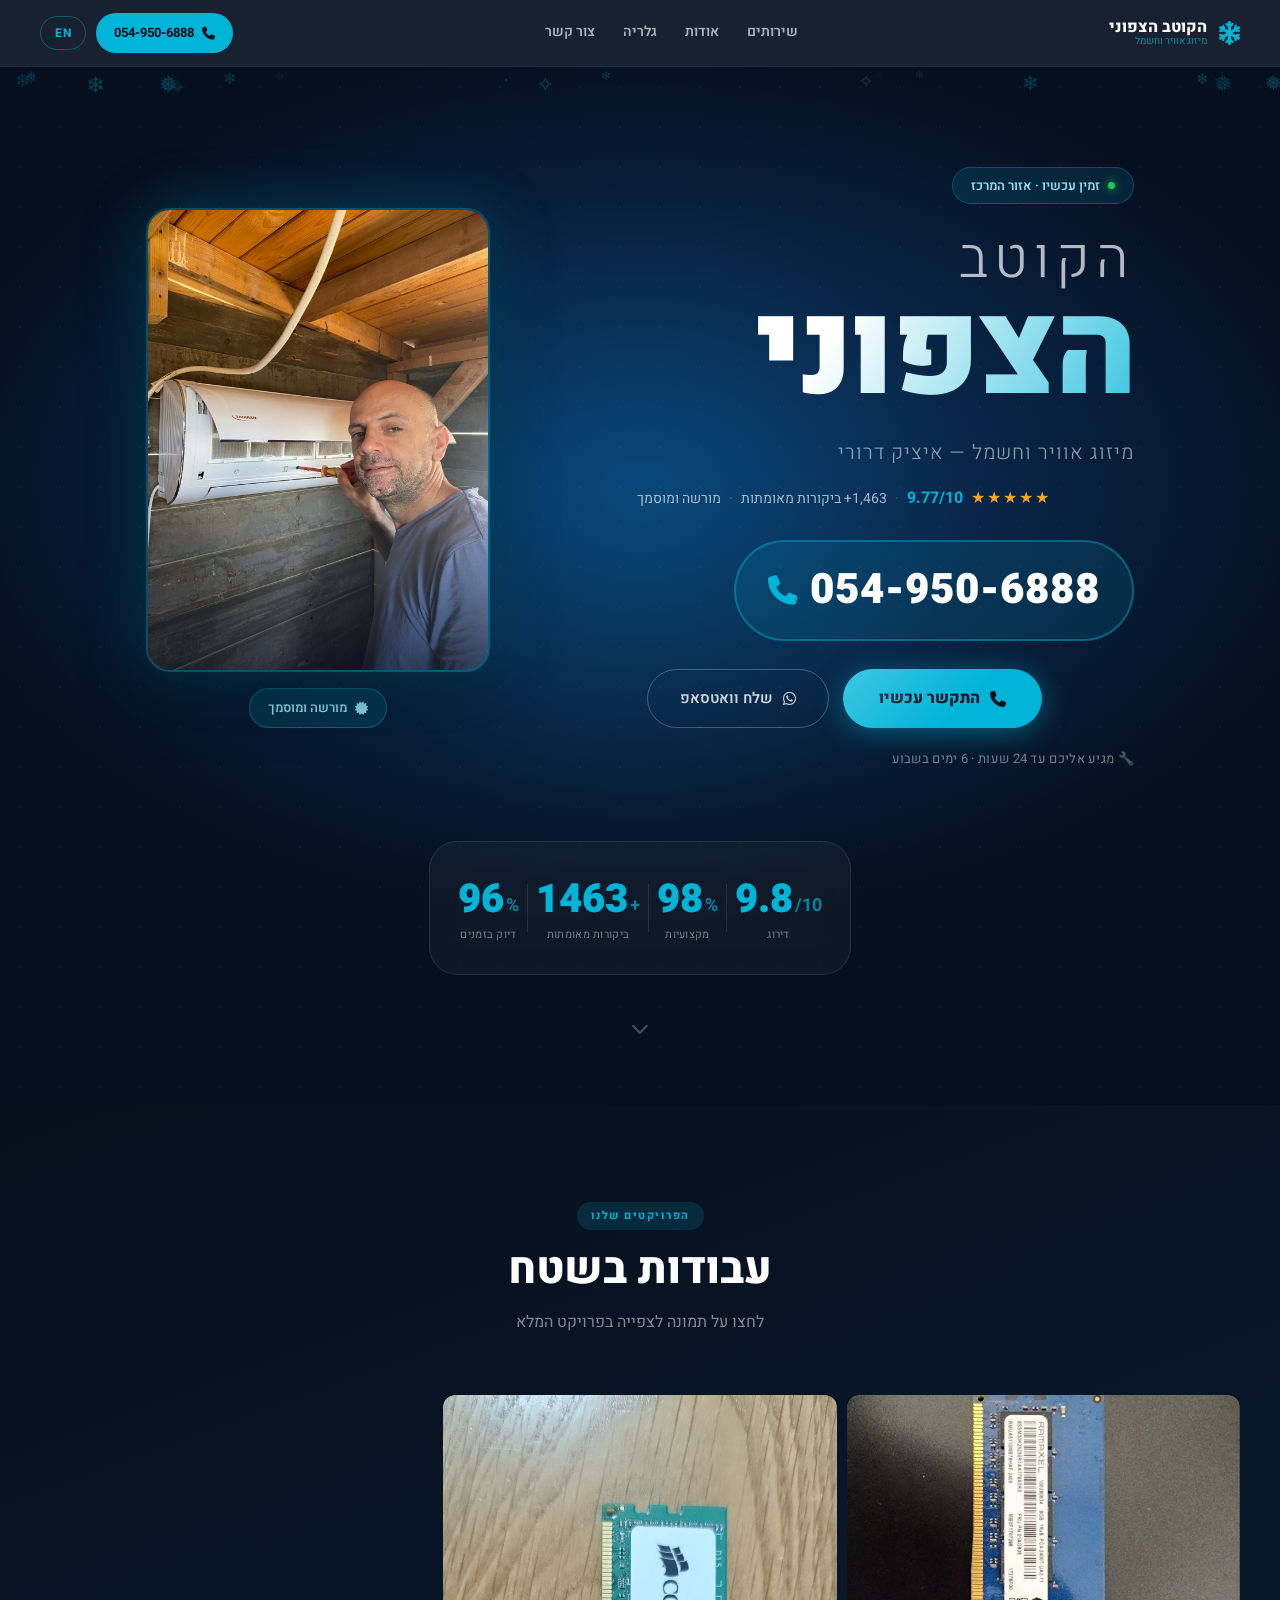
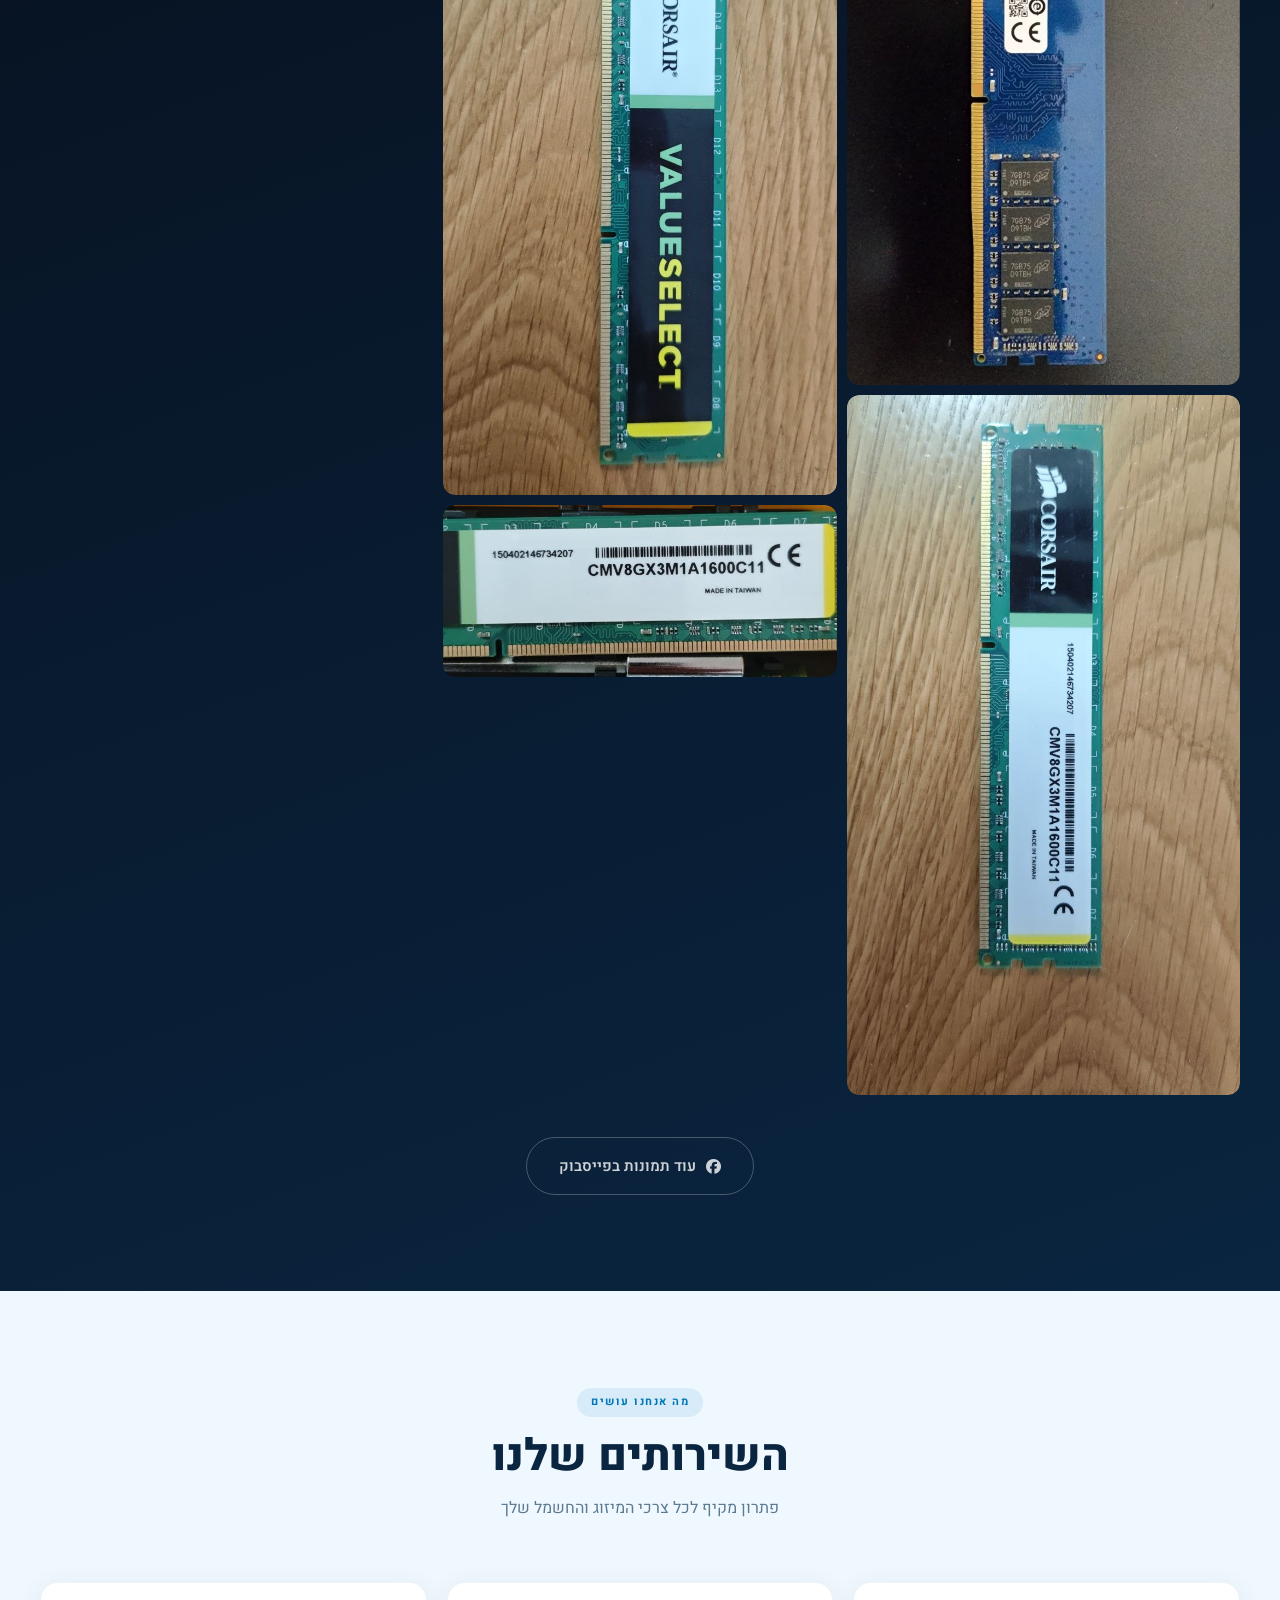
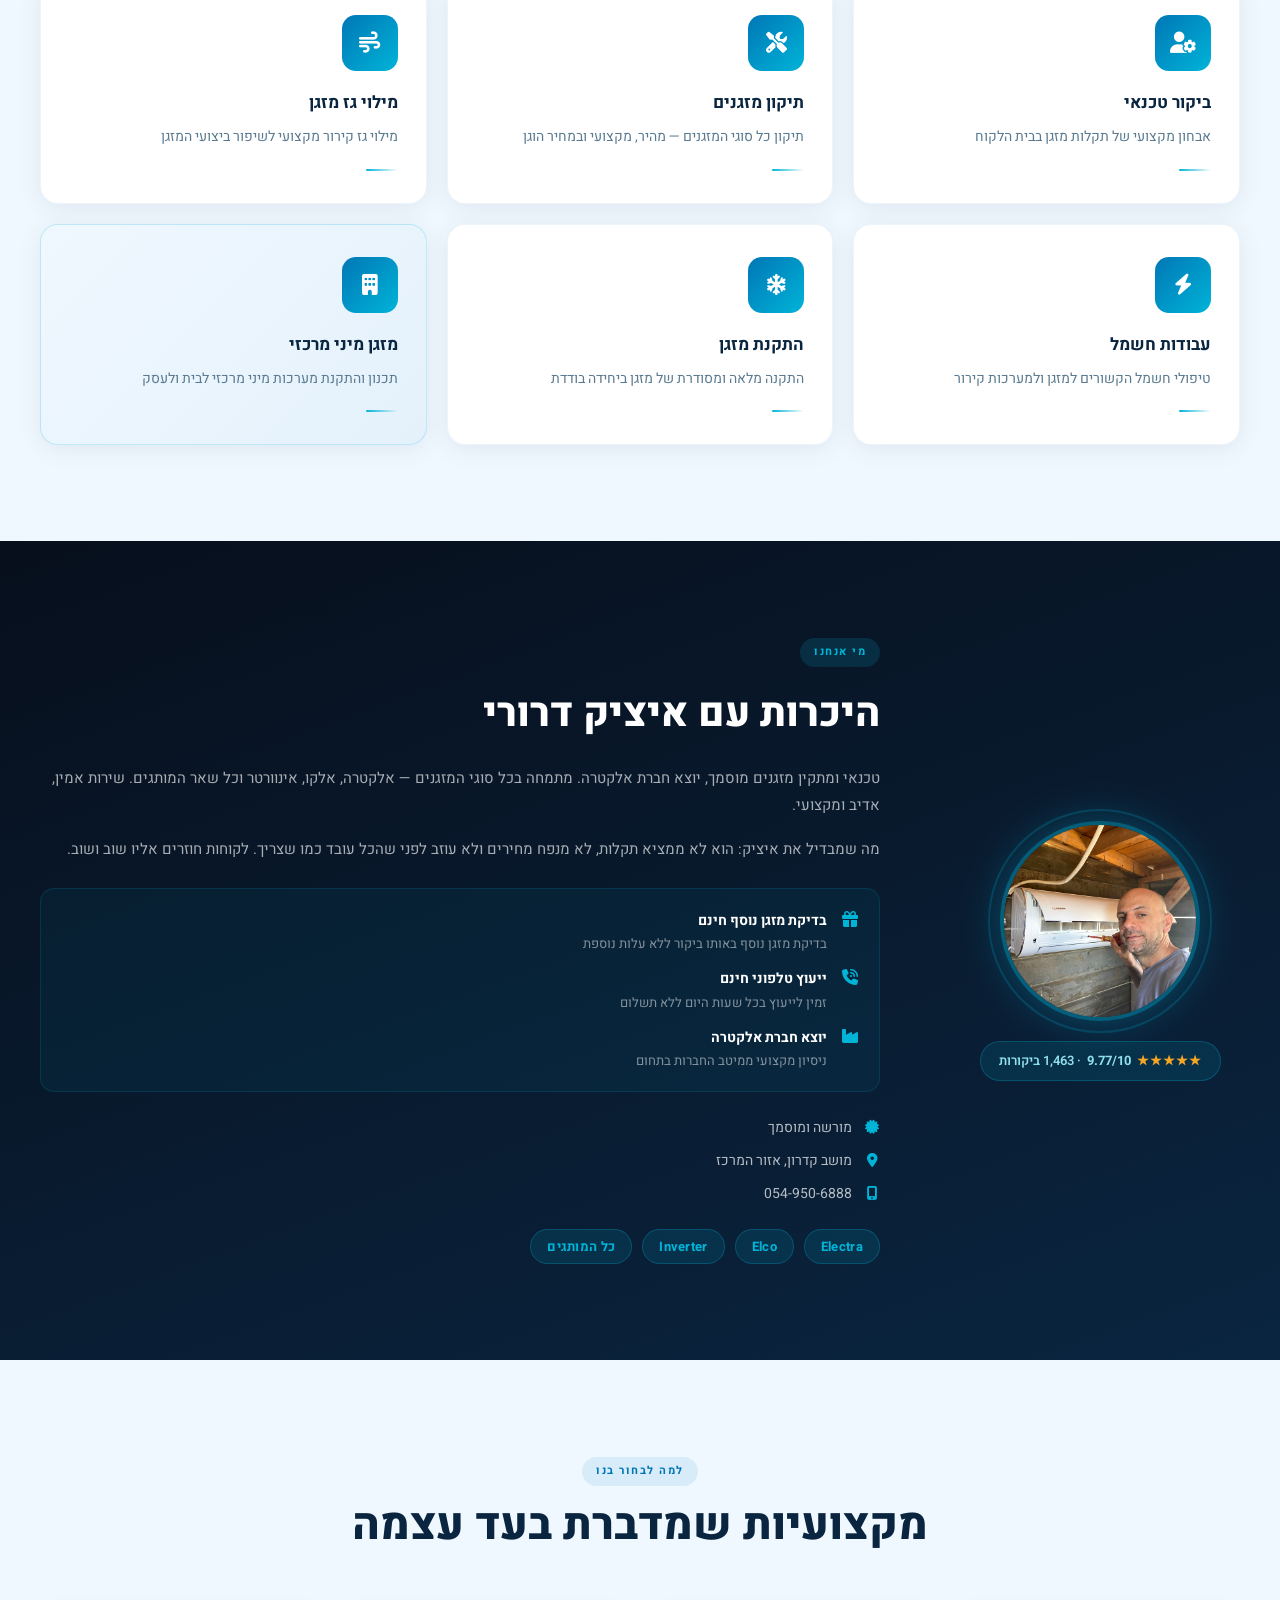
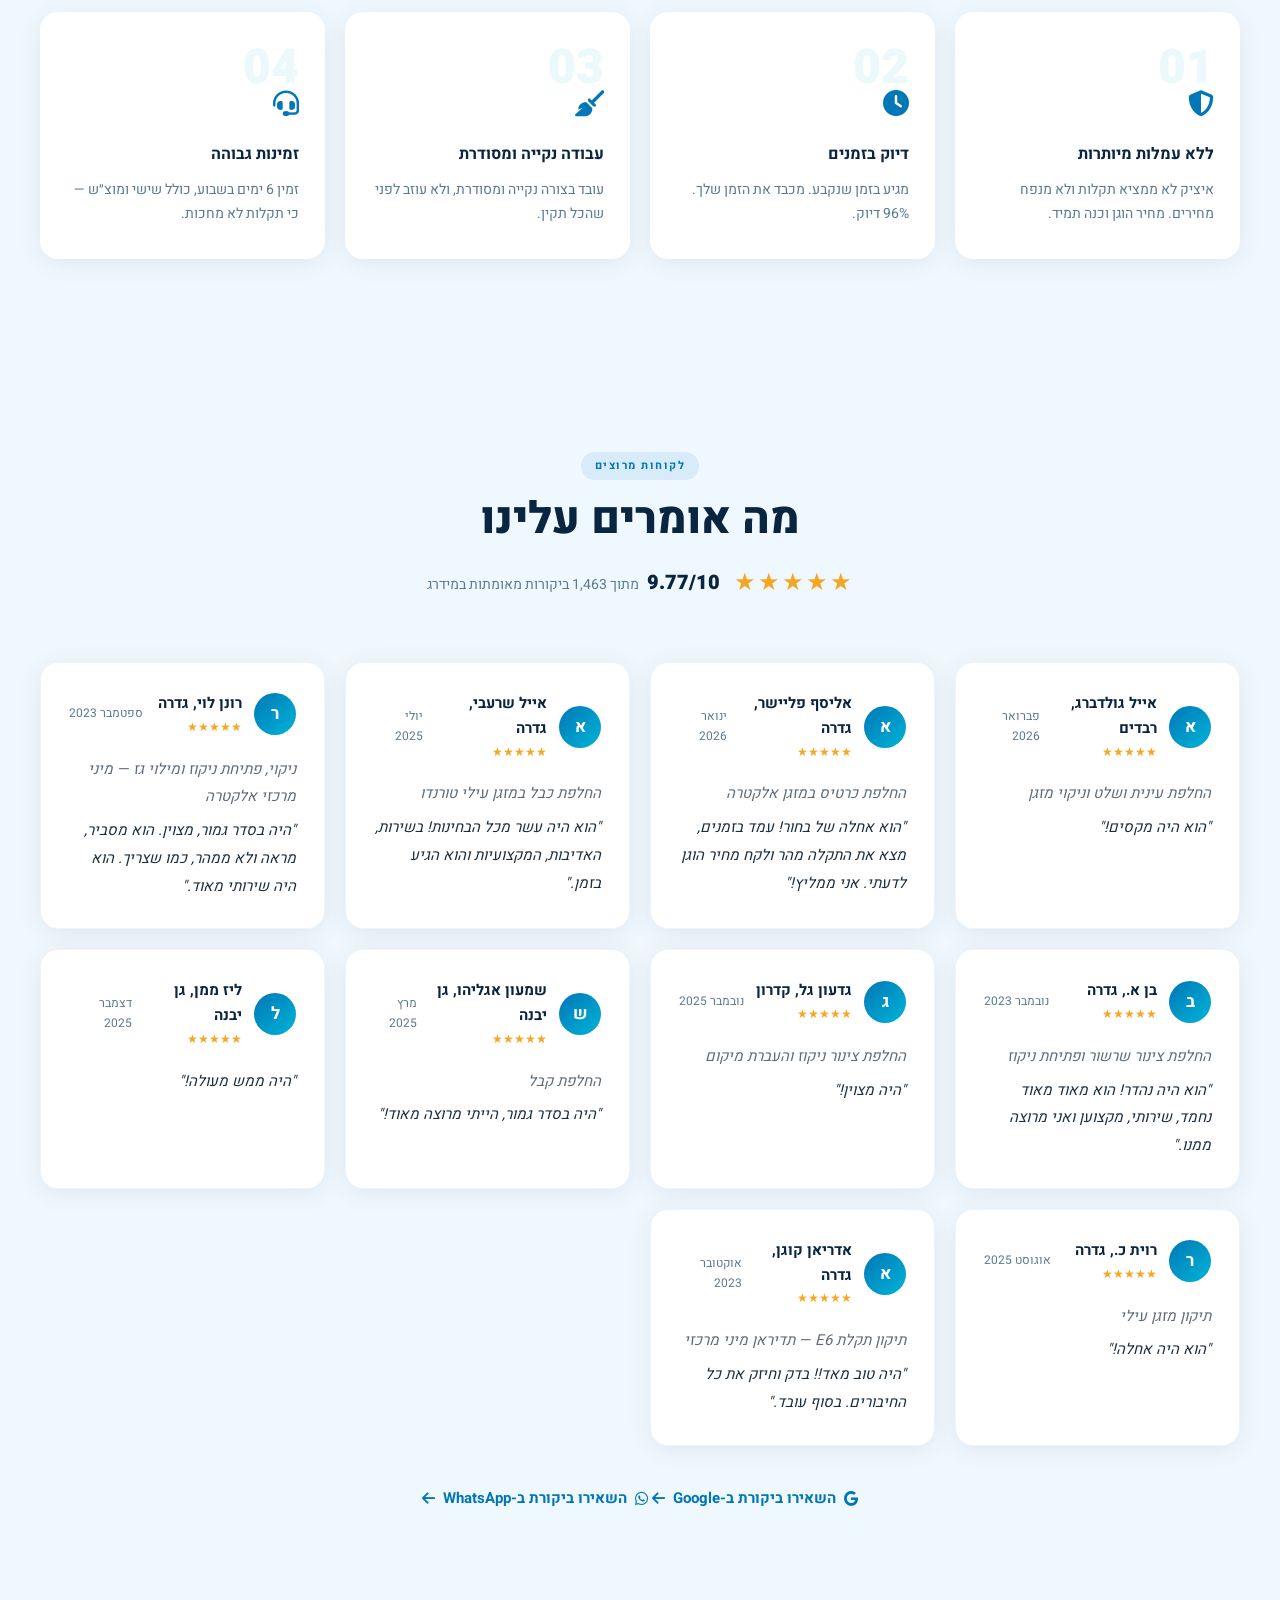
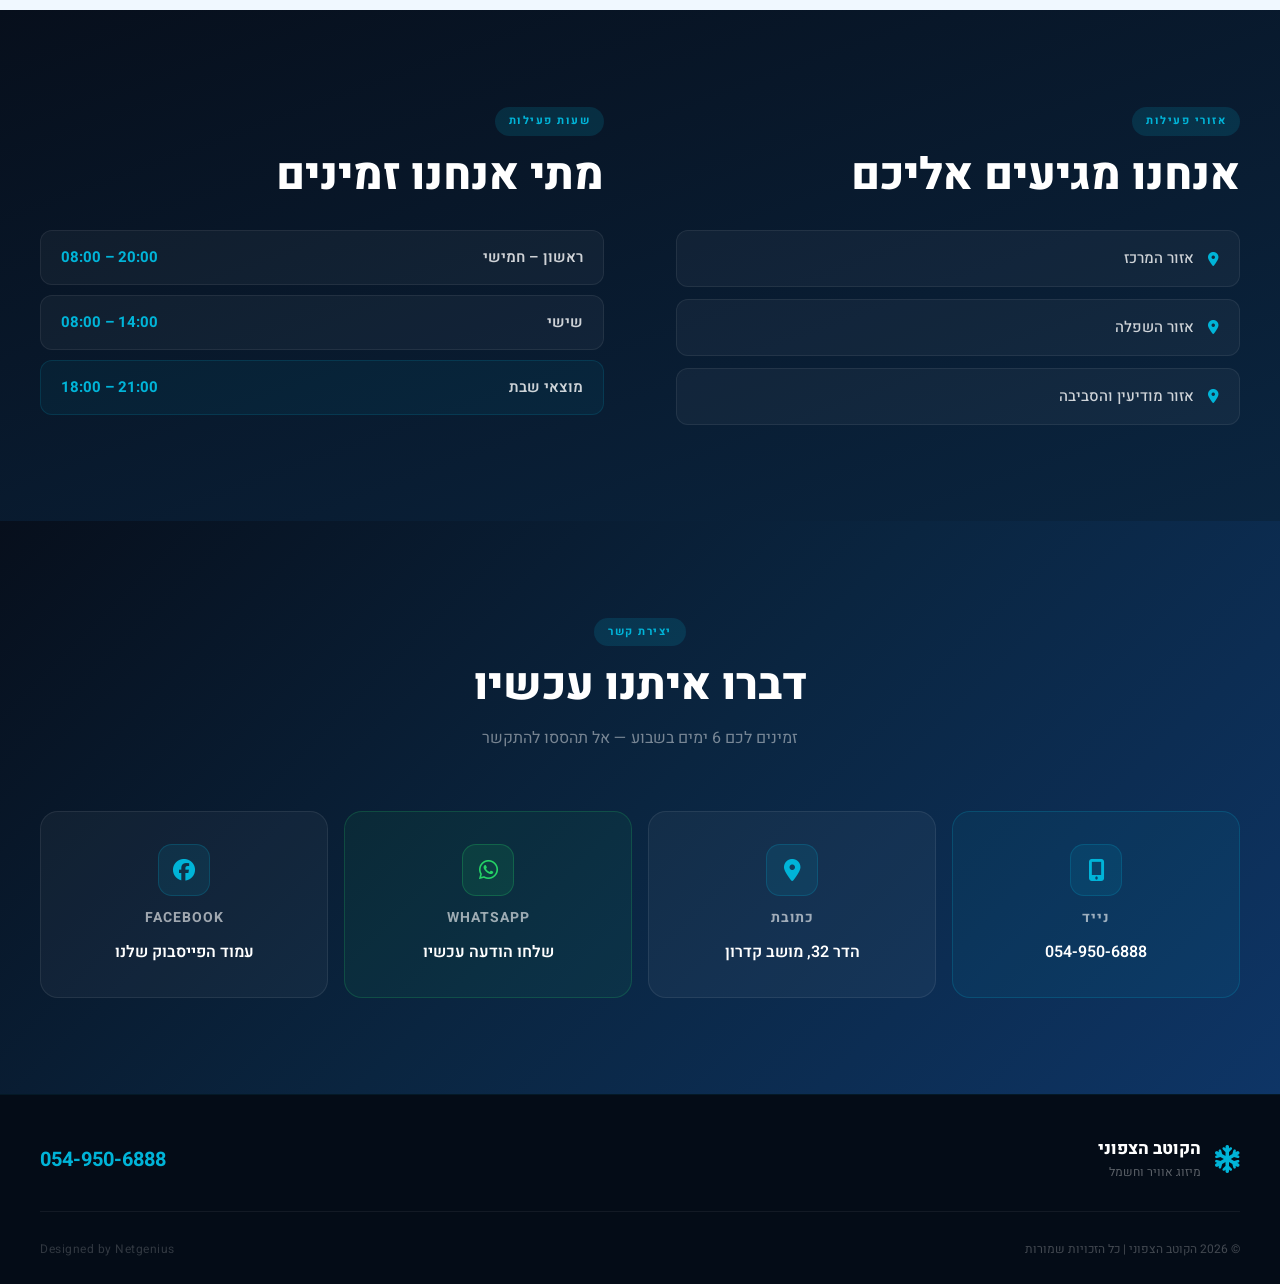
==== commit b4c3c562: "feat: collage gallery with lightbox, all photos shown, dynamic from gallery.json" ====
--- a/index.html
+++ b/index.html
@@ -140,50 +140,57 @@
     </div>
 </section>
 
-<!-- GALLERY / MEDIA — moved right below hero -->
+<!-- GALLERY / MEDIA — collage below hero -->
 <section class="section section-dark" id="gallery">
     <div class="container">
         <div class="section-header">
             <span class="section-tag section-tag-light" data-he="הפרויקטים שלנו" data-en="Our Work">הפרויקטים שלנו</span>
-            <h2 data-he="תמונות ומדיה" data-en="Photos & Media">תמונות ומדיה</h2>
-            <p class="section-desc section-desc-light" data-he="הצצה לעבודה שלנו בשטח" data-en="A glimpse of our work in the field">הצצה לעבודה שלנו בשטח</p>
-        </div>
-        <div class="gallery-grid" id="dynamicGallery">
-            <div class="gallery-card gallery-card-img gallery-card-large">
-                <img src="assets/img/hakotev-1.jpg" alt="עבודת מזגנים - הקוטב הצפוני" class="gallery-real-img" loading="lazy">
-                <div class="gallery-img-overlay"><h3 data-he="עבודה בשטח" data-en="Field Work">עבודה בשטח</h3></div>
-            </div>
-            <div class="gallery-card gallery-card-img">
-                <img src="assets/img/hakotev-4.jpg" alt="איציק דרורי - טכנאי מזגנים" class="gallery-real-img" loading="lazy">
-                <div class="gallery-img-overlay"><h3 data-he="איציק דרורי" data-en="Itzik Drori">איציק דרורי</h3></div>
-            </div>
-            <div class="gallery-card gallery-card-img">
-                <img src="assets/img/hakotev-2.jpg" alt="התקנת מזגן" class="gallery-real-img" loading="lazy">
-                <div class="gallery-img-overlay"><h3 data-he="התקנה מקצועית" data-en="Professional Installation">התקנה מקצועית</h3></div>
-            </div>
-            <div class="gallery-card gallery-card-img gallery-card-large">
-                <img src="assets/img/hakotev-3.jpg" alt="תיקון מזגן" class="gallery-real-img" loading="lazy">
-                <div class="gallery-img-overlay"><h3 data-he="תיקון ואבחון" data-en="Repair & Diagnosis">תיקון ואבחון</h3></div>
-            </div>
-            <a href="https://www.facebook.com/people/%D7%90%D7%99%D7%A6%D7%99%D7%A7-%D7%93%D7%A8%D7%95%D7%A8%D7%99-%D7%94%D7%A7%D7%95%D7%98%D7%91-%D7%94%D7%A6%D7%A4%D7%95%D7%A0%D7%99-%D7%9E%D7%99%D7%96%D7%95%D7%92-%D7%90%D7%95%D7%99%D7%A8-%D7%95%D7%97%D7%A9%D7%9E%D7%9C/100064091231168/" target="_blank" rel="noopener" class="gallery-card gallery-fb-card">
-                <div class="gallery-card-inner gallery-card-inner-full fb-link">
-                    <i class="fab fa-facebook fb-big-icon"></i>
-                    <div class="gallery-card-content">
-                        <h3 data-he="עוד תמונות וסרטונים" data-en="More Photos & Videos">עוד תמונות וסרטונים</h3>
-                        <p data-he="עקבו אחרינו בפייסבוק" data-en="Follow us on Facebook">עקבו אחרינו בפייסבוק</p>
-                        <span class="fb-cta" data-he="לעמוד הפייסבוק ←" data-en="Visit Facebook Page →">לעמוד הפייסבוק ←</span>
-                    </div>
-                </div>
-            </a>
-        </div>
-        <div id="projectModal" class="project-modal" style="display:none">
-            <div class="project-modal-backdrop" onclick="closeProjectModal()"></div>
-            <div class="project-modal-inner">
-                <button class="project-modal-close" onclick="closeProjectModal()">✕</button>
-                <h3 id="projectModalTitle"></h3>
-                <div class="project-modal-grid" id="projectModalGrid"></div>
-            </div>
-        </div>
+            <h2 data-he="עבודות בשטח" data-en="Our Work">עבודות בשטח</h2>
+            <p class="section-desc section-desc-light" data-he="לחצו על תמונה לצפייה בפרויקט המלא" data-en="Click any photo to view the full project">לחצו על תמונה לצפייה בפרויקט המלא</p>
+        </div>
+
+        <!-- Collage grid — all photos from all projects -->
+        <div class="collage-grid" id="collageGrid">
+            <!-- Static fallback — shown until JS loads gallery.json -->
+            <div class="collage-item collage-tall">
+                <img src="assets/img/hakotev-1.jpg" alt="עבודת מזגנים" loading="lazy">
+                <div class="collage-overlay"><span>עבודה בשטח</span></div>
+            </div>
+            <div class="collage-item">
+                <img src="assets/img/hakotev-2.jpg" alt="התקנת מזגן" loading="lazy">
+                <div class="collage-overlay"><span>התקנה מקצועית</span></div>
+            </div>
+            <div class="collage-item">
+                <img src="assets/img/hakotev-3.jpg" alt="תיקון מזגן" loading="lazy">
+                <div class="collage-overlay"><span>תיקון ואבחון</span></div>
+            </div>
+            <div class="collage-item collage-wide">
+                <img src="assets/img/hakotev-4.jpg" alt="איציק דרורי" loading="lazy">
+                <div class="collage-overlay"><span>איציק דרורי</span></div>
+            </div>
+        </div>
+
+        <div style="text-align:center;margin-top:32px">
+            <a href="https://www.facebook.com/people/%D7%90%D7%99%D7%A6%D7%99%D7%A7-%D7%93%D7%A8%D7%95%D7%A8%D7%99-%D7%94%D7%A7%D7%95%D7%98%D7%91-%D7%94%D7%A6%D7%A4%D7%95%D7%A0%D7%99-%D7%9E%D7%99%D7%96%D7%95%D7%92-%D7%90%D7%95%D7%99%D7%A8-%D7%95%D7%97%D7%A9%D7%9E%D7%9C/100064091231168/" target="_blank" rel="noopener" class="btn-secondary">
+                <i class="fab fa-facebook"></i>
+                <span data-he="עוד תמונות בפייסבוק" data-en="More on Facebook">עוד תמונות בפייסבוק</span>
+            </a>
+        </div>
+    </div>
+
+    <!-- Lightbox -->
+    <div id="collageLightbox" class="collage-lightbox" style="display:none">
+        <div class="collage-lb-backdrop" onclick="closeLightbox()"></div>
+        <button class="collage-lb-close" onclick="closeLightbox()">✕</button>
+        <button class="collage-lb-prev" onclick="lbNav(-1)">&#8250;</button>
+        <div class="collage-lb-content">
+            <img id="collageLbImg" src="" alt="">
+            <div class="collage-lb-caption">
+                <span id="collageLbProject"></span>
+                <span id="collageLbCount"></span>
+            </div>
+        </div>
+        <button class="collage-lb-next" onclick="lbNav(1)">&#8249;</button>
     </div>
 </section>
 
@@ -585,76 +592,83 @@
 
 <script src="script.js"></script>
 <script>
-// ── Dynamic Gallery from gallery.json ──────────────────────────────────────
-(async function loadGallery() {
+// ── Collage Gallery ─────────────────────────────────────────────────────────
+let lbPhotos = []; // all photos flat array: {src, project}
+let lbIndex  = 0;
+
+(async function loadCollage() {
     try {
         const res = await fetch('assets/img/projects/gallery.json?v=' + Date.now());
         const projects = await res.json();
-        if (!projects || !projects.length) return; // keep fallback
-
-        const container = document.getElementById('dynamicGallery');
-        const lang = document.documentElement.lang || 'he';
-
+        if (!projects || !projects.length) return;
+
+        // Flatten all photos from all projects into one array
+        // First photo of first (newest) project gets featured large slot
+        const allPhotos = [];
+        projects.forEach(project => {
+            project.photos.forEach(p => {
+                allPhotos.push({ src: 'assets/img/' + p, project: project.name, date: project.date });
+            });
+        });
+
+        if (!allPhotos.length) return;
+
+        // Build collage — first photo large, rest fill in varied sizes
+        const container = document.getElementById('collageGrid');
         let html = '';
-        projects.forEach((project, i) => {
-            const isLarge = i === 0; // newest project gets large card
-            const coverSrc = 'assets/img/' + project.cover;
-            const photoCount = project.photos.length;
-            const dateStr = project.date || '';
-
-            html += `
-            <div class="gallery-card gallery-card-img ${isLarge ? 'gallery-card-large' : ''}"
-                 style="cursor:pointer"
-                 onclick="openProjectModal('${project.name.replace(/'/g,"\\'")}', ${JSON.stringify(project.photos)})">
-                <img src="${coverSrc}" alt="${project.name} - הקוטב הצפוני" class="gallery-real-img" loading="lazy">
-                <div class="gallery-img-overlay">
-                    <h3>${project.name}</h3>
-                    <span style="font-size:12px;opacity:0.7">${photoCount} תמונות${dateStr ? ' · ' + dateStr : ''}</span>
-                </div>
+        allPhotos.forEach((photo, i) => {
+            // Assign varied sizes for visual interest: 0=tall, 3=wide, 7=tall, 10=wide...
+            let cls = '';
+            if (i === 0) cls = 'collage-tall';
+            else if (i % 7 === 3) cls = 'collage-wide';
+            else if (i % 7 === 6) cls = 'collage-tall';
+
+            html += `<div class="collage-item ${cls}" onclick="openLightbox(${i})">
+                <img src="${photo.src}" alt="${photo.project} - הקוטב הצפוני" loading="lazy">
+                <div class="collage-overlay"><span>${photo.project}</span></div>
             </div>`;
         });
 
-        // Keep Facebook card at the end
-        html += `
-        <a href="https://www.facebook.com/people/%D7%90%D7%99%D7%A6%D7%99%D7%A7-%D7%93%D7%A8%D7%95%D7%A8%D7%99-%D7%94%D7%A7%D7%95%D7%98%D7%91-%D7%94%D7%A6%D7%A4%D7%95%D7%A0%D7%99-%D7%9E%D7%99%D7%96%D7%95%D7%92-%D7%90%D7%95%D7%99%D7%A8-%D7%95%D7%97%D7%A9%D7%9E%D7%9C/100064091231168/" target="_blank" rel="noopener" class="gallery-card gallery-fb-card">
-            <div class="gallery-card-inner gallery-card-inner-full fb-link">
-                <i class="fab fa-facebook fb-big-icon"></i>
-                <div class="gallery-card-content">
-                    <h3>עוד תמונות וסרטונים</h3>
-                    <p>עקבו אחרינו בפייסבוק</p>
-                    <span class="fb-cta">לעמוד הפייסבוק ←</span>
-                </div>
-            </div>
-        </a>`;
-
+        lbPhotos = allPhotos;
         container.innerHTML = html;
-        // Re-init lightbox for new images
-        if (typeof initGalleryLightbox === 'function') initGalleryLightbox();
 
     } catch(e) {
-        // Silently keep fallback static images
+        // Keep static fallback
     }
 })();
 
-// ── Project Modal (show all photos in a project) ───────────────────────────
-function openProjectModal(name, photos) {
-    document.getElementById('projectModalTitle').textContent = name;
-    const grid = document.getElementById('projectModalGrid');
-    grid.innerHTML = photos.map(p =>
-        `<img src="assets/img/${p}" alt="${name}" loading="lazy" onclick="event.stopPropagation()">`
-    ).join('');
-    const modal = document.getElementById('projectModal');
-    modal.style.display = 'flex';
+// ── Lightbox ────────────────────────────────────────────────────────────────
+function openLightbox(index) {
+    lbIndex = index;
+    updateLightbox();
+    document.getElementById('collageLightbox').style.display = 'flex';
     document.body.style.overflow = 'hidden';
 }
 
-function closeProjectModal() {
-    document.getElementById('projectModal').style.display = 'none';
+function closeLightbox() {
+    document.getElementById('collageLightbox').style.display = 'none';
     document.body.style.overflow = '';
 }
 
+function lbNav(dir) {
+    lbIndex = (lbIndex + dir + lbPhotos.length) % lbPhotos.length;
+    updateLightbox();
+}
+
+function updateLightbox() {
+    const photo = lbPhotos[lbIndex];
+    if (!photo) return;
+    document.getElementById('collageLbImg').src = photo.src;
+    document.getElementById('collageLbProject').textContent = photo.project;
+    document.getElementById('collageLbCount').textContent = (lbIndex + 1) + ' / ' + lbPhotos.length;
+}
+
 document.addEventListener('keydown', e => {
-    if (e.key === 'Escape') closeProjectModal();
+    const lb = document.getElementById('collageLightbox');
+    if (!lb || lb.style.display === 'none') return;
+    if (e.key === 'Escape') closeLightbox();
+    if (e.key === 'ArrowLeft') lbNav(-1);
+    if (e.key === 'ArrowRight') lbNav(1);
 });
 </script>
 </body>
--- a/style.css
+++ b/style.css
@@ -1754,8 +1754,11 @@
 
     /* Hero */
     .hero { padding: 72px 16px 48px; }
-    .hero-inner { flex-direction: column; gap: 0; }
-    .hero-portrait { display: none; } /* hide portrait on mobile */
+    .hero-inner { flex-direction: column-reverse; gap: 24px; }
+    .hero-portrait { flex: none; }
+    .hero-portrait-img { width: 140px; height: 190px; }
+    .hero-portrait-frame { border-radius: 16px; }
+    .hero-portrait-badge { font-size: 11px; padding: 6px 12px; }
     .hero-content { text-align: center; max-width: 100%; }
     .hero-badge { justify-content: center; }
     .hero-ctas { justify-content: center; }
@@ -1790,9 +1793,8 @@
     .footer-top { flex-direction: column; align-items: flex-start; }
     .footer-bottom { flex-direction: column; }
 
-    /* Project modal */
-    .project-modal-inner { padding: 20px 16px; max-height: 90vh; }
-    .project-modal-grid { grid-template-columns: 1fr 1fr; }
+    /* Collage mobile */
+    .collage-grid { columns: 2; }
 }
 
 @media (max-width: 480px) {
@@ -1805,9 +1807,65 @@
 }
 
 /* ============================================================
-   PROJECT MODAL
+   COLLAGE GALLERY
 ============================================================ */
-.project-modal {
+.collage-grid {
+    columns: 3;
+    column-gap: 10px;
+    line-height: 0;
+}
+
+.collage-item {
+    break-inside: avoid;
+    position: relative;
+    overflow: hidden;
+    border-radius: 12px;
+    margin-bottom: 10px;
+    cursor: pointer;
+    display: inline-block;
+    width: 100%;
+}
+
+.collage-item img {
+    width: 100%;
+    display: block;
+    object-fit: cover;
+    transition: transform 0.4s ease;
+    border-radius: 12px;
+}
+
+.collage-item:hover img { transform: scale(1.05); }
+
+.collage-overlay {
+    position: absolute;
+    inset: 0;
+    background: linear-gradient(to top, rgba(6,15,30,0.8) 0%, transparent 60%);
+    opacity: 0;
+    transition: opacity 0.3s;
+    display: flex;
+    align-items: flex-end;
+    padding: 16px;
+    border-radius: 12px;
+}
+
+.collage-item:hover .collage-overlay { opacity: 1; }
+
+.collage-overlay span {
+    color: white;
+    font-size: 13px;
+    font-weight: 600;
+    line-height: 1.3;
+}
+
+/* Tall and wide variants for visual rhythm */
+.collage-tall img  { aspect-ratio: 2/3; }
+.collage-wide      { column-span: all; }
+.collage-wide img  { aspect-ratio: 16/7; }
+
+/* ============================================================
+   COLLAGE LIGHTBOX
+============================================================ */
+.collage-lightbox {
     position: fixed;
     inset: 0;
     z-index: 9500;
@@ -1816,64 +1874,83 @@
     justify-content: center;
 }
 
-.project-modal-backdrop {
+.collage-lb-backdrop {
     position: absolute;
     inset: 0;
-    background: rgba(0,0,0,0.92);
-}
-
-.project-modal-inner {
+    background: rgba(0,0,0,0.95);
+}
+
+.collage-lb-content {
     position: relative;
     z-index: 1;
-    background: #0a2540;
-    border: 1px solid rgba(0,180,216,0.2);
-    border-radius: 20px;
-    padding: 32px;
+    display: flex;
+    flex-direction: column;
+    align-items: center;
+    gap: 14px;
     max-width: 90vw;
-    max-height: 85vh;
-    overflow-y: auto;
-    width: 760px;
-}
-
-.project-modal-close {
-    position: absolute;
-    top: 16px;
-    inset-inline-end: 16px;
+    max-height: 90vh;
+}
+
+.collage-lb-content img {
+    max-width: 100%;
+    max-height: 80vh;
+    border-radius: 12px;
+    object-fit: contain;
+    box-shadow: 0 0 60px rgba(0,0,0,0.8);
+}
+
+.collage-lb-caption {
+    display: flex;
+    gap: 16px;
+    align-items: center;
+    color: rgba(255,255,255,0.7);
+    font-size: 14px;
+    font-weight: 500;
+}
+
+.collage-lb-close {
+    position: fixed;
+    top: 20px;
+    inset-inline-end: 24px;
+    z-index: 2;
     background: rgba(255,255,255,0.1);
     border: none;
     color: #fff;
-    font-size: 20px;
-    width: 40px;
-    height: 40px;
+    font-size: 22px;
+    width: 44px;
+    height: 44px;
     border-radius: 50%;
     cursor: pointer;
     display: flex;
     align-items: center;
     justify-content: center;
-}
-
-.project-modal-close:hover { background: rgba(0,180,216,0.4); }
-
-.project-modal-inner h3 {
-    font-size: 22px;
-    font-weight: 700;
-    color: var(--white);
-    margin-bottom: 20px;
-}
-
-.project-modal-grid {
-    display: grid;
-    grid-template-columns: repeat(auto-fill, minmax(200px, 1fr));
-    gap: 12px;
-}
-
-.project-modal-grid img {
-    width: 100%;
-    border-radius: 10px;
-    object-fit: cover;
-    aspect-ratio: 1;
-    cursor: zoom-in;
-    transition: transform 0.2s;
-}
-
-.project-modal-grid img:hover { transform: scale(1.03); }
+    transition: background 0.2s;
+}
+.collage-lb-close:hover { background: rgba(0,180,216,0.4); }
+
+.collage-lb-prev, .collage-lb-next {
+    position: fixed;
+    top: 50%;
+    transform: translateY(-50%);
+    z-index: 2;
+    background: rgba(255,255,255,0.1);
+    border: none;
+    color: #fff;
+    font-size: 36px;
+    width: 52px;
+    height: 52px;
+    border-radius: 50%;
+    cursor: pointer;
+    display: flex;
+    align-items: center;
+    justify-content: center;
+    transition: background 0.2s;
+}
+.collage-lb-prev:hover, .collage-lb-next:hover { background: rgba(0,180,216,0.4); }
+.collage-lb-prev { inset-inline-end: 20px; }
+.collage-lb-next { inset-inline-start: 20px; }
+
+@media (max-width: 768px) {
+    .collage-grid { columns: 2; }
+    .collage-wide { column-span: all; }
+}
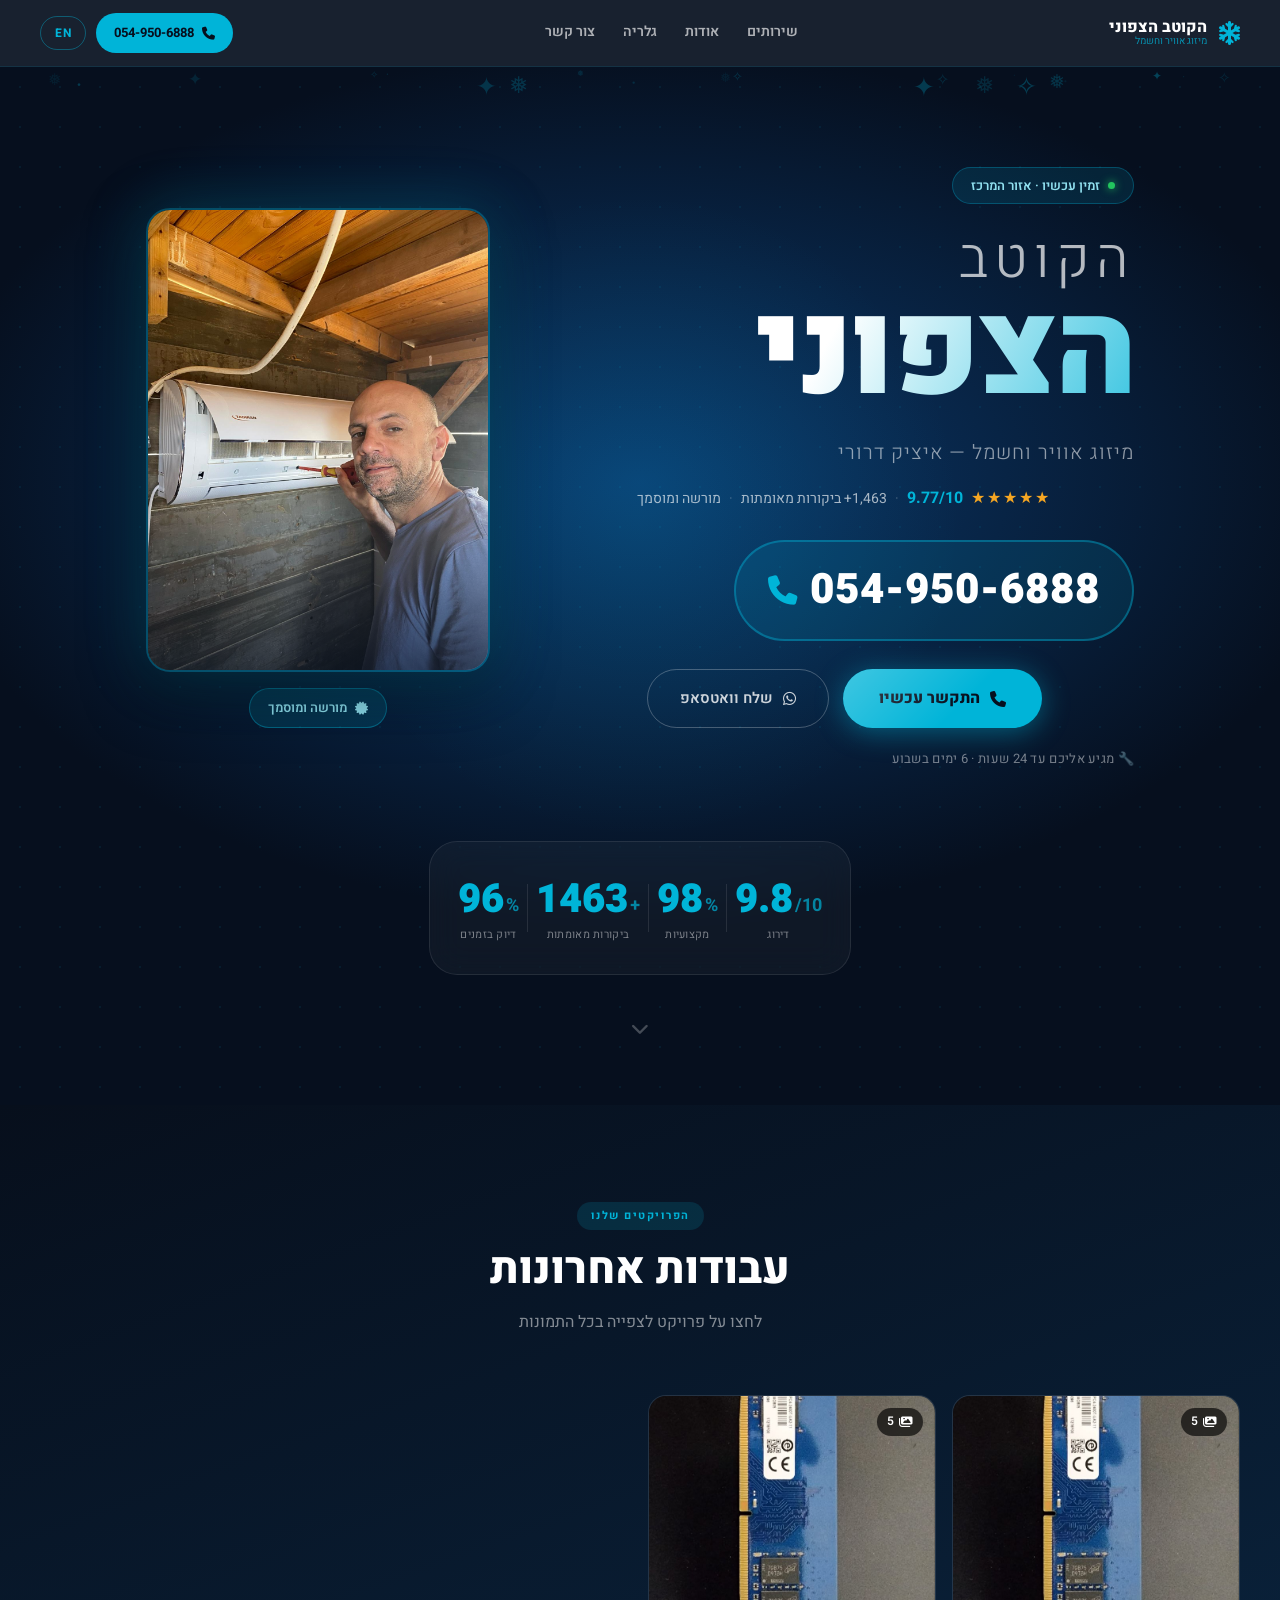
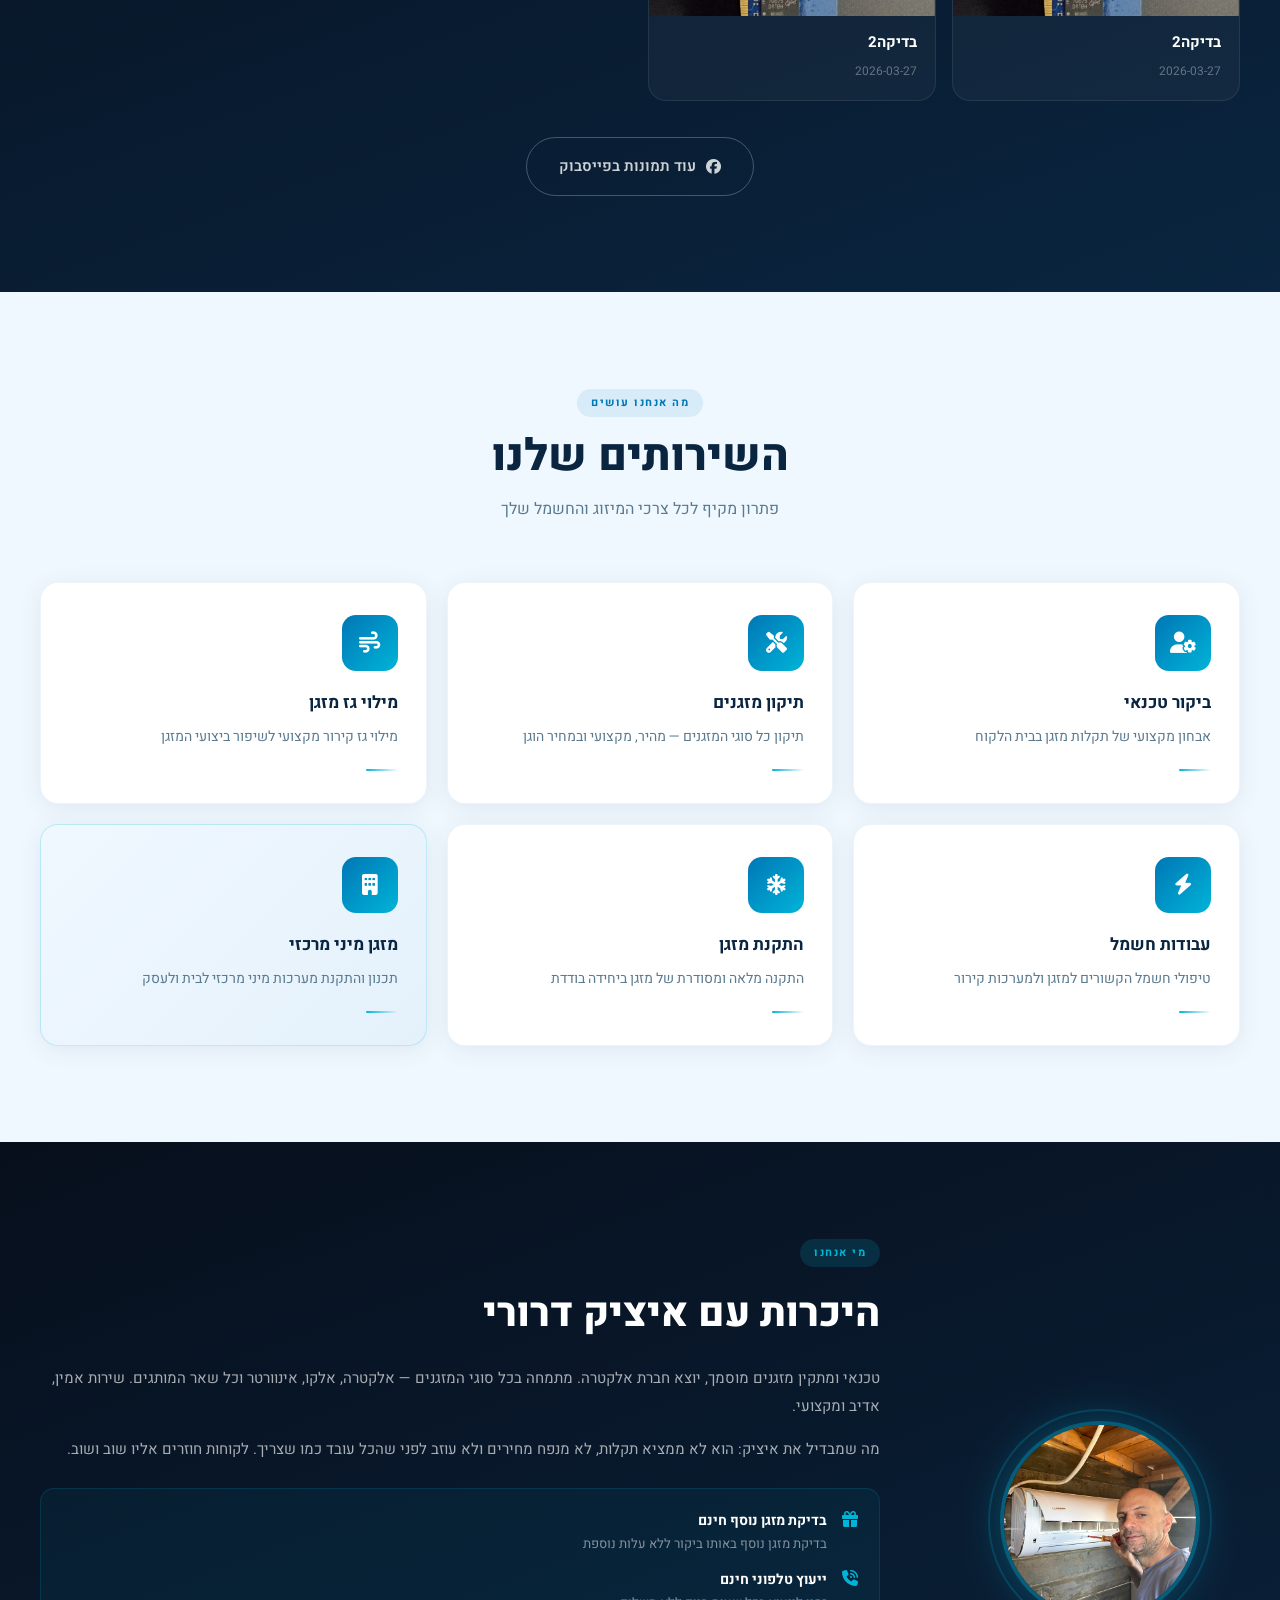
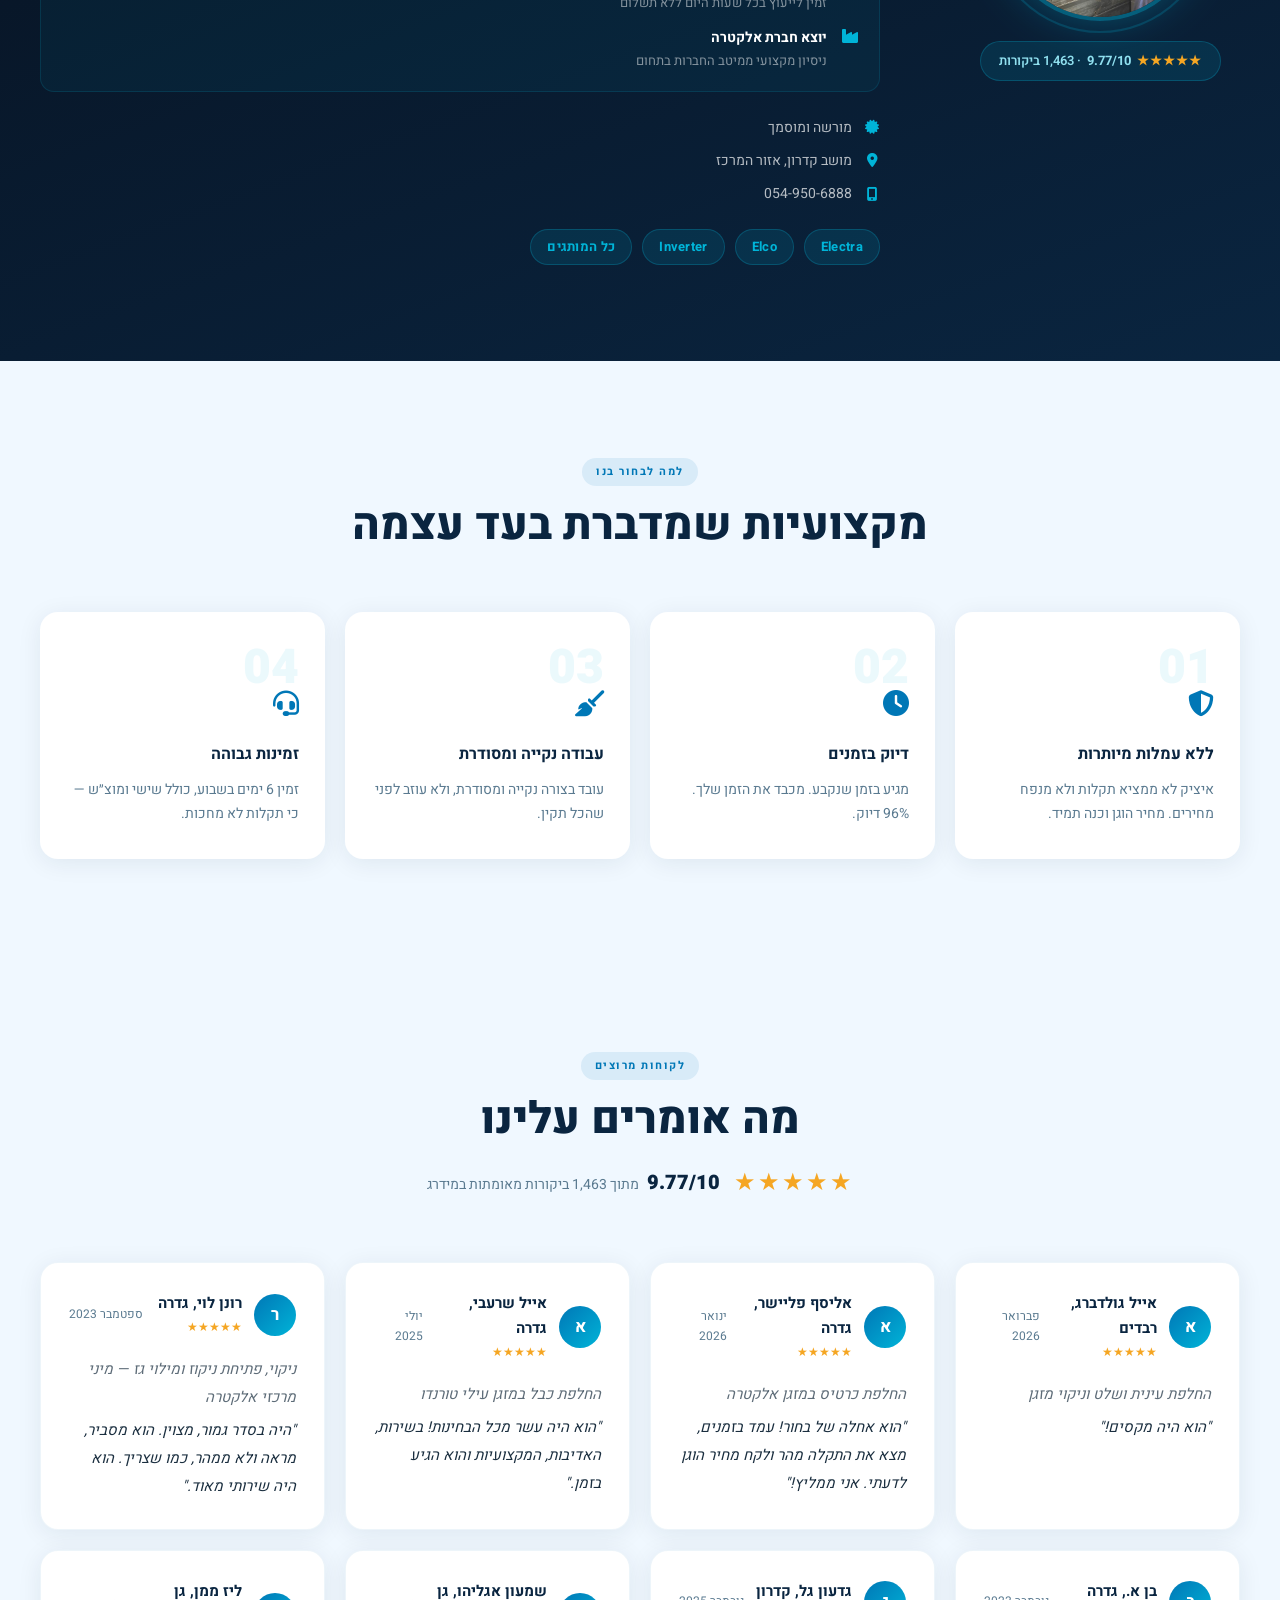
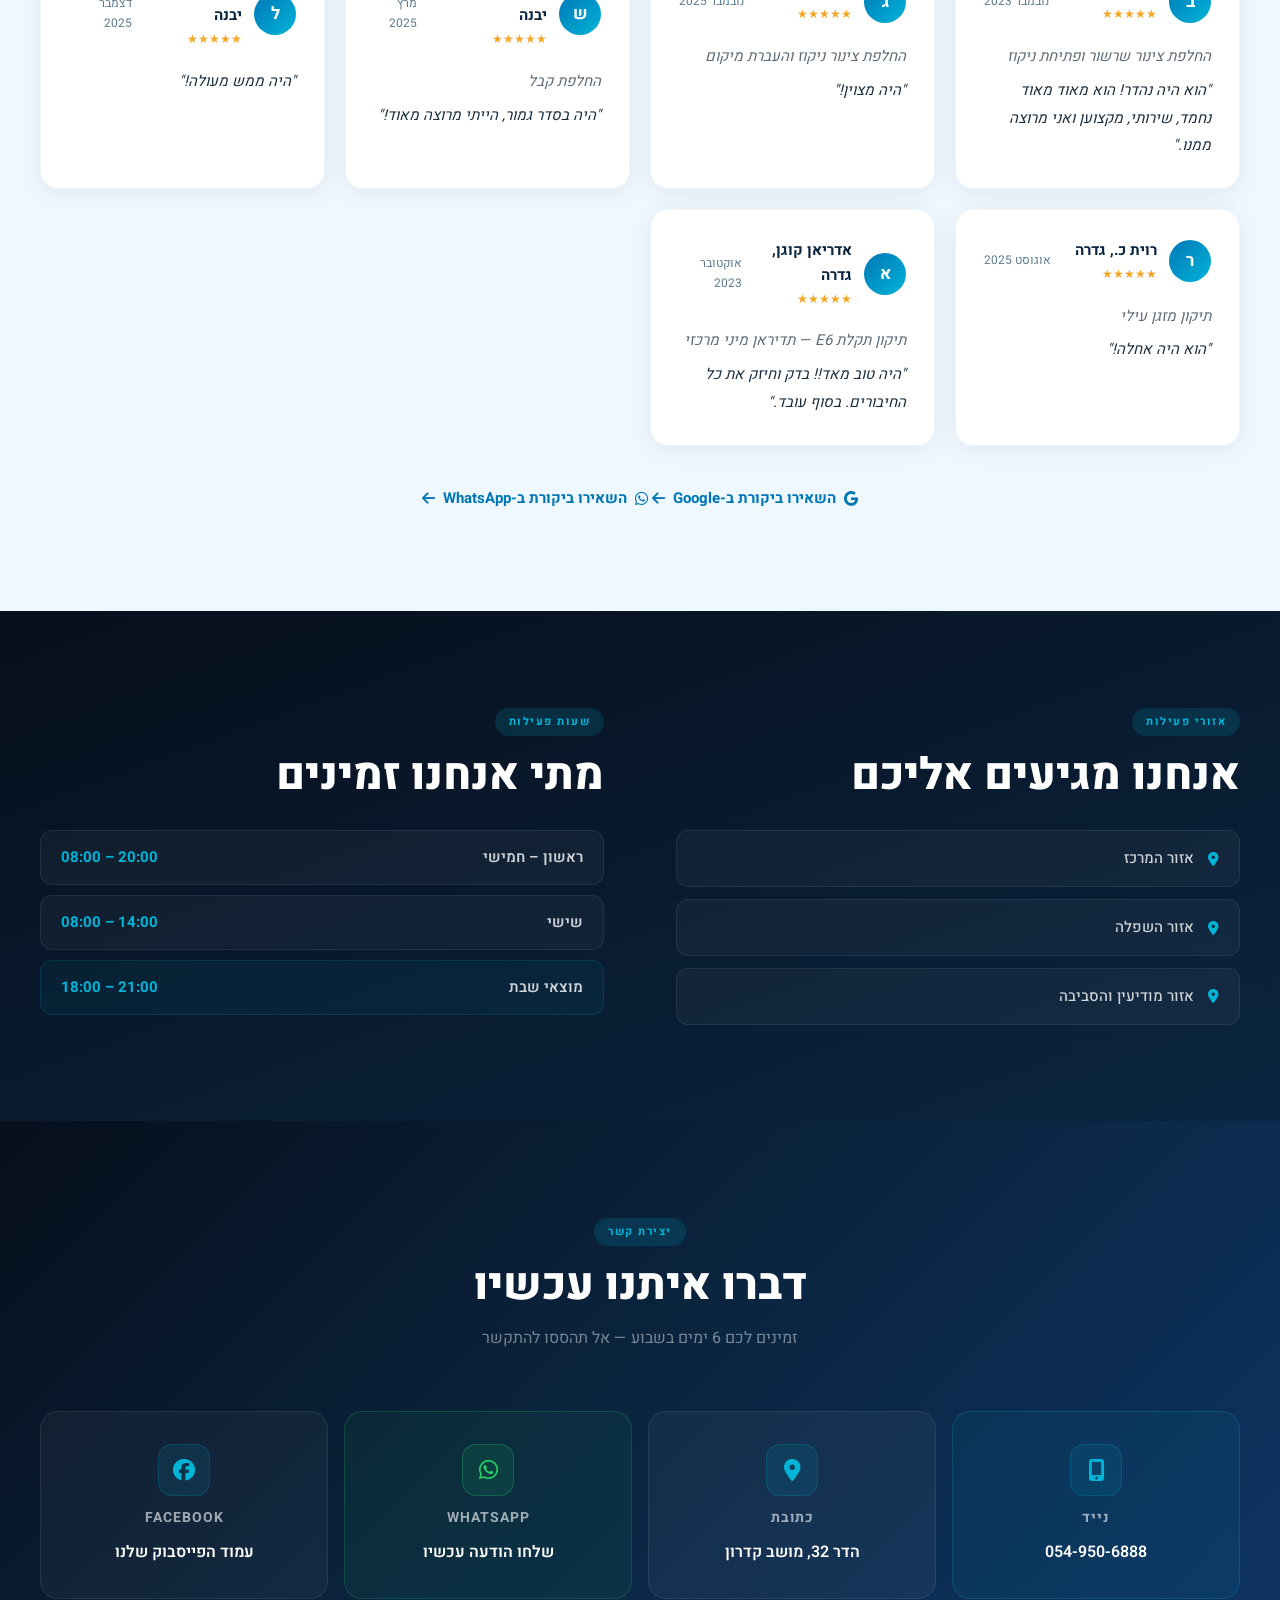
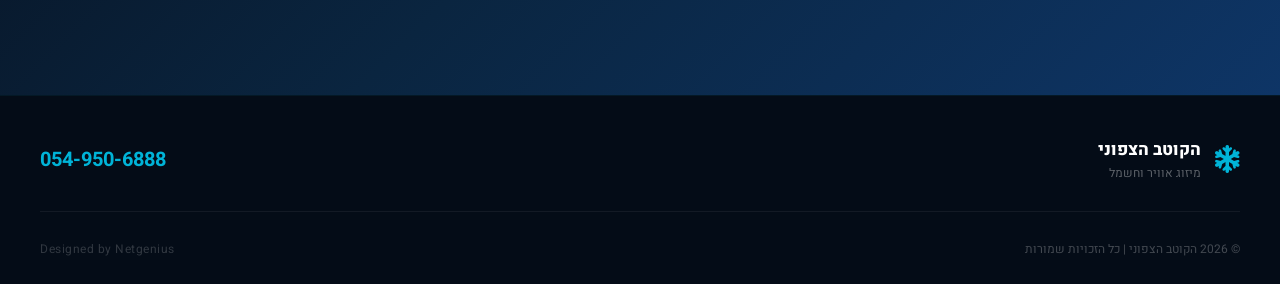
==== commit 477da0a3: "feat: project cards gallery, project detail page, FB post prep" ====
--- a/index.html
+++ b/index.html
@@ -140,57 +140,60 @@
     </div>
 </section>
 
-<!-- GALLERY / MEDIA — collage below hero -->
+<!-- GALLERY — last 4 projects below hero -->
 <section class="section section-dark" id="gallery">
     <div class="container">
         <div class="section-header">
             <span class="section-tag section-tag-light" data-he="הפרויקטים שלנו" data-en="Our Work">הפרויקטים שלנו</span>
-            <h2 data-he="עבודות בשטח" data-en="Our Work">עבודות בשטח</h2>
-            <p class="section-desc section-desc-light" data-he="לחצו על תמונה לצפייה בפרויקט המלא" data-en="Click any photo to view the full project">לחצו על תמונה לצפייה בפרויקט המלא</p>
-        </div>
-
-        <!-- Collage grid — all photos from all projects -->
-        <div class="collage-grid" id="collageGrid">
-            <!-- Static fallback — shown until JS loads gallery.json -->
-            <div class="collage-item collage-tall">
-                <img src="assets/img/hakotev-1.jpg" alt="עבודת מזגנים" loading="lazy">
-                <div class="collage-overlay"><span>עבודה בשטח</span></div>
-            </div>
-            <div class="collage-item">
-                <img src="assets/img/hakotev-2.jpg" alt="התקנת מזגן" loading="lazy">
-                <div class="collage-overlay"><span>התקנה מקצועית</span></div>
-            </div>
-            <div class="collage-item">
-                <img src="assets/img/hakotev-3.jpg" alt="תיקון מזגן" loading="lazy">
-                <div class="collage-overlay"><span>תיקון ואבחון</span></div>
-            </div>
-            <div class="collage-item collage-wide">
-                <img src="assets/img/hakotev-4.jpg" alt="איציק דרורי" loading="lazy">
-                <div class="collage-overlay"><span>איציק דרורי</span></div>
-            </div>
-        </div>
-
-        <div style="text-align:center;margin-top:32px">
+            <h2 data-he="עבודות אחרונות" data-en="Recent Projects">עבודות אחרונות</h2>
+            <p class="section-desc section-desc-light" data-he="לחצו על פרויקט לצפייה בכל התמונות" data-en="Click a project to view all photos">לחצו על פרויקט לצפייה בכל התמונות</p>
+        </div>
+
+        <!-- Last 4 projects as cards -->
+        <div class="projects-grid" id="projectsGrid">
+            <!-- Static fallback -->
+            <a href="index.html#gallery" class="project-card">
+                <div class="project-card-img">
+                    <img src="assets/img/hakotev-1.jpg" alt="עבודה בשטח" loading="lazy">
+                    <div class="project-card-count"><i class="fas fa-images"></i> 4</div>
+                </div>
+                <div class="project-card-info">
+                    <h3>עבודה בשטח</h3>
+                    <span class="project-card-date"></span>
+                </div>
+            </a>
+            <a href="index.html#gallery" class="project-card">
+                <div class="project-card-img">
+                    <img src="assets/img/hakotev-2.jpg" alt="התקנה מקצועית" loading="lazy">
+                </div>
+                <div class="project-card-info">
+                    <h3>התקנה מקצועית</h3>
+                </div>
+            </a>
+            <a href="index.html#gallery" class="project-card">
+                <div class="project-card-img">
+                    <img src="assets/img/hakotev-3.jpg" alt="תיקון ואבחון" loading="lazy">
+                </div>
+                <div class="project-card-info">
+                    <h3>תיקון ואבחון</h3>
+                </div>
+            </a>
+            <a href="index.html#gallery" class="project-card">
+                <div class="project-card-img">
+                    <img src="assets/img/hakotev-4.jpg" alt="איציק דרורי" loading="lazy">
+                </div>
+                <div class="project-card-info">
+                    <h3>איציק דרורי</h3>
+                </div>
+            </a>
+        </div>
+
+        <div style="text-align:center;margin-top:36px;display:flex;gap:16px;justify-content:center;flex-wrap:wrap">
             <a href="https://www.facebook.com/people/%D7%90%D7%99%D7%A6%D7%99%D7%A7-%D7%93%D7%A8%D7%95%D7%A8%D7%99-%D7%94%D7%A7%D7%95%D7%98%D7%91-%D7%94%D7%A6%D7%A4%D7%95%D7%A0%D7%99-%D7%9E%D7%99%D7%96%D7%95%D7%92-%D7%90%D7%95%D7%99%D7%A8-%D7%95%D7%97%D7%A9%D7%9E%D7%9C/100064091231168/" target="_blank" rel="noopener" class="btn-secondary">
                 <i class="fab fa-facebook"></i>
                 <span data-he="עוד תמונות בפייסבוק" data-en="More on Facebook">עוד תמונות בפייסבוק</span>
             </a>
         </div>
-    </div>
-
-    <!-- Lightbox -->
-    <div id="collageLightbox" class="collage-lightbox" style="display:none">
-        <div class="collage-lb-backdrop" onclick="closeLightbox()"></div>
-        <button class="collage-lb-close" onclick="closeLightbox()">✕</button>
-        <button class="collage-lb-prev" onclick="lbNav(-1)">&#8250;</button>
-        <div class="collage-lb-content">
-            <img id="collageLbImg" src="" alt="">
-            <div class="collage-lb-caption">
-                <span id="collageLbProject"></span>
-                <span id="collageLbCount"></span>
-            </div>
-        </div>
-        <button class="collage-lb-next" onclick="lbNav(1)">&#8249;</button>
     </div>
 </section>
 
@@ -592,84 +595,37 @@
 
 <script src="script.js"></script>
 <script>
-// ── Collage Gallery ─────────────────────────────────────────────────────────
-let lbPhotos = []; // all photos flat array: {src, project}
-let lbIndex  = 0;
-
-(async function loadCollage() {
+// ── Projects Grid — last 4 projects ────────────────────────────────────────
+(async function loadProjects() {
     try {
         const res = await fetch('assets/img/projects/gallery.json?v=' + Date.now());
         const projects = await res.json();
         if (!projects || !projects.length) return;
 
-        // Flatten all photos from all projects into one array
-        // First photo of first (newest) project gets featured large slot
-        const allPhotos = [];
-        projects.forEach(project => {
-            project.photos.forEach(p => {
-                allPhotos.push({ src: 'assets/img/' + p, project: project.name, date: project.date });
-            });
-        });
-
-        if (!allPhotos.length) return;
-
-        // Build collage — first photo large, rest fill in varied sizes
-        const container = document.getElementById('collageGrid');
-        let html = '';
-        allPhotos.forEach((photo, i) => {
-            // Assign varied sizes for visual interest: 0=tall, 3=wide, 7=tall, 10=wide...
-            let cls = '';
-            if (i === 0) cls = 'collage-tall';
-            else if (i % 7 === 3) cls = 'collage-wide';
-            else if (i % 7 === 6) cls = 'collage-tall';
-
-            html += `<div class="collage-item ${cls}" onclick="openLightbox(${i})">
-                <img src="${photo.src}" alt="${photo.project} - הקוטב הצפוני" loading="lazy">
-                <div class="collage-overlay"><span>${photo.project}</span></div>
-            </div>`;
-        });
-
-        lbPhotos = allPhotos;
-        container.innerHTML = html;
+        const grid = document.getElementById('projectsGrid');
+        const last4 = projects.slice(0, 4);
+
+        grid.innerHTML = last4.map(project => {
+            const cover = 'assets/img/' + project.cover;
+            const count = project.photos.length;
+            const date  = project.date || '';
+            return `
+            <a href="project.html?slug=${encodeURIComponent(project.slug)}" class="project-card">
+                <div class="project-card-img">
+                    <img src="${cover}" alt="${project.name} - הקוטב הצפוני" loading="lazy">
+                    <div class="project-card-count"><i class="fas fa-images"></i> ${count}</div>
+                </div>
+                <div class="project-card-info">
+                    <h3>${project.name}</h3>
+                    ${date ? `<span class="project-card-date">${date}</span>` : ''}
+                </div>
+            </a>`;
+        }).join('');
 
     } catch(e) {
         // Keep static fallback
     }
 })();
-
-// ── Lightbox ────────────────────────────────────────────────────────────────
-function openLightbox(index) {
-    lbIndex = index;
-    updateLightbox();
-    document.getElementById('collageLightbox').style.display = 'flex';
-    document.body.style.overflow = 'hidden';
-}
-
-function closeLightbox() {
-    document.getElementById('collageLightbox').style.display = 'none';
-    document.body.style.overflow = '';
-}
-
-function lbNav(dir) {
-    lbIndex = (lbIndex + dir + lbPhotos.length) % lbPhotos.length;
-    updateLightbox();
-}
-
-function updateLightbox() {
-    const photo = lbPhotos[lbIndex];
-    if (!photo) return;
-    document.getElementById('collageLbImg').src = photo.src;
-    document.getElementById('collageLbProject').textContent = photo.project;
-    document.getElementById('collageLbCount').textContent = (lbIndex + 1) + ' / ' + lbPhotos.length;
-}
-
-document.addEventListener('keydown', e => {
-    const lb = document.getElementById('collageLightbox');
-    if (!lb || lb.style.display === 'none') return;
-    if (e.key === 'Escape') closeLightbox();
-    if (e.key === 'ArrowLeft') lbNav(-1);
-    if (e.key === 'ArrowRight') lbNav(1);
-});
 </script>
 </body>
 </html>
--- a/style.css
+++ b/style.css
@@ -1807,150 +1807,83 @@
 }
 
 /* ============================================================
-   COLLAGE GALLERY
+   PROJECTS GRID (last 4)
 ============================================================ */
-.collage-grid {
-    columns: 3;
-    column-gap: 10px;
-    line-height: 0;
-}
-
-.collage-item {
-    break-inside: avoid;
+.projects-grid {
+    display: grid;
+    grid-template-columns: repeat(4, 1fr);
+    gap: 16px;
+}
+
+.project-card {
+    display: block;
+    border-radius: var(--radius);
+    overflow: hidden;
+    background: rgba(255,255,255,0.04);
+    border: 1px solid rgba(255,255,255,0.08);
+    text-decoration: none;
+    color: inherit;
+    transition: all 0.3s ease;
+}
+
+.project-card:hover {
+    transform: translateY(-6px);
+    border-color: rgba(0,180,216,0.3);
+    box-shadow: 0 16px 40px rgba(0,0,0,0.4);
+}
+
+.project-card-img {
     position: relative;
     overflow: hidden;
-    border-radius: 12px;
-    margin-bottom: 10px;
-    cursor: pointer;
-    display: inline-block;
+    height: 220px;
+}
+
+.project-card-img img {
     width: 100%;
-}
-
-.collage-item img {
-    width: 100%;
-    display: block;
+    height: 100%;
     object-fit: cover;
     transition: transform 0.4s ease;
-    border-radius: 12px;
-}
-
-.collage-item:hover img { transform: scale(1.05); }
-
-.collage-overlay {
+}
+
+.project-card:hover .project-card-img img { transform: scale(1.07); }
+
+.project-card-count {
     position: absolute;
-    inset: 0;
-    background: linear-gradient(to top, rgba(6,15,30,0.8) 0%, transparent 60%);
-    opacity: 0;
-    transition: opacity 0.3s;
-    display: flex;
-    align-items: flex-end;
-    padding: 16px;
-    border-radius: 12px;
-}
-
-.collage-item:hover .collage-overlay { opacity: 1; }
-
-.collage-overlay span {
+    top: 12px;
+    inset-inline-start: 12px;
+    background: rgba(0,0,0,0.65);
     color: white;
-    font-size: 13px;
+    font-size: 12px;
     font-weight: 600;
-    line-height: 1.3;
-}
-
-/* Tall and wide variants for visual rhythm */
-.collage-tall img  { aspect-ratio: 2/3; }
-.collage-wide      { column-span: all; }
-.collage-wide img  { aspect-ratio: 16/7; }
-
-/* ============================================================
-   COLLAGE LIGHTBOX
-============================================================ */
-.collage-lightbox {
-    position: fixed;
-    inset: 0;
-    z-index: 9500;
-    display: flex;
-    align-items: center;
-    justify-content: center;
-}
-
-.collage-lb-backdrop {
-    position: absolute;
-    inset: 0;
-    background: rgba(0,0,0,0.95);
-}
-
-.collage-lb-content {
-    position: relative;
-    z-index: 1;
-    display: flex;
-    flex-direction: column;
-    align-items: center;
-    gap: 14px;
-    max-width: 90vw;
-    max-height: 90vh;
-}
-
-.collage-lb-content img {
-    max-width: 100%;
-    max-height: 80vh;
-    border-radius: 12px;
-    object-fit: contain;
-    box-shadow: 0 0 60px rgba(0,0,0,0.8);
-}
-
-.collage-lb-caption {
-    display: flex;
-    gap: 16px;
-    align-items: center;
-    color: rgba(255,255,255,0.7);
-    font-size: 14px;
-    font-weight: 500;
-}
-
-.collage-lb-close {
-    position: fixed;
-    top: 20px;
-    inset-inline-end: 24px;
-    z-index: 2;
-    background: rgba(255,255,255,0.1);
-    border: none;
-    color: #fff;
-    font-size: 22px;
-    width: 44px;
-    height: 44px;
-    border-radius: 50%;
-    cursor: pointer;
-    display: flex;
-    align-items: center;
-    justify-content: center;
-    transition: background 0.2s;
-}
-.collage-lb-close:hover { background: rgba(0,180,216,0.4); }
-
-.collage-lb-prev, .collage-lb-next {
-    position: fixed;
-    top: 50%;
-    transform: translateY(-50%);
-    z-index: 2;
-    background: rgba(255,255,255,0.1);
-    border: none;
-    color: #fff;
-    font-size: 36px;
-    width: 52px;
-    height: 52px;
-    border-radius: 50%;
-    cursor: pointer;
-    display: flex;
-    align-items: center;
-    justify-content: center;
-    transition: background 0.2s;
-}
-.collage-lb-prev:hover, .collage-lb-next:hover { background: rgba(0,180,216,0.4); }
-.collage-lb-prev { inset-inline-end: 20px; }
-.collage-lb-next { inset-inline-start: 20px; }
-
-@media (max-width: 768px) {
-    .collage-grid { columns: 2; }
-    .collage-wide { column-span: all; }
-}
+    padding: 4px 10px;
+    border-radius: 50px;
+    backdrop-filter: blur(4px);
+    display: flex;
+    align-items: center;
+    gap: 5px;
+}
+
+.project-card-info {
+    padding: 16px 18px;
+}
+
+.project-card-info h3 {
+    font-size: 15px;
+    font-weight: 700;
+    color: var(--white);
+    margin-bottom: 4px;
+    line-height: 1.4;
+}
+
+.project-card-date {
+    font-size: 12px;
+    color: rgba(255,255,255,0.35);
+}
+
+@media (max-width: 900px) {
+    .projects-grid { grid-template-columns: repeat(2, 1fr); }
+}
+@media (max-width: 480px) {
+    .projects-grid { grid-template-columns: repeat(2, 1fr); gap: 10px; }
+    .project-card-img { height: 160px; }
+}
